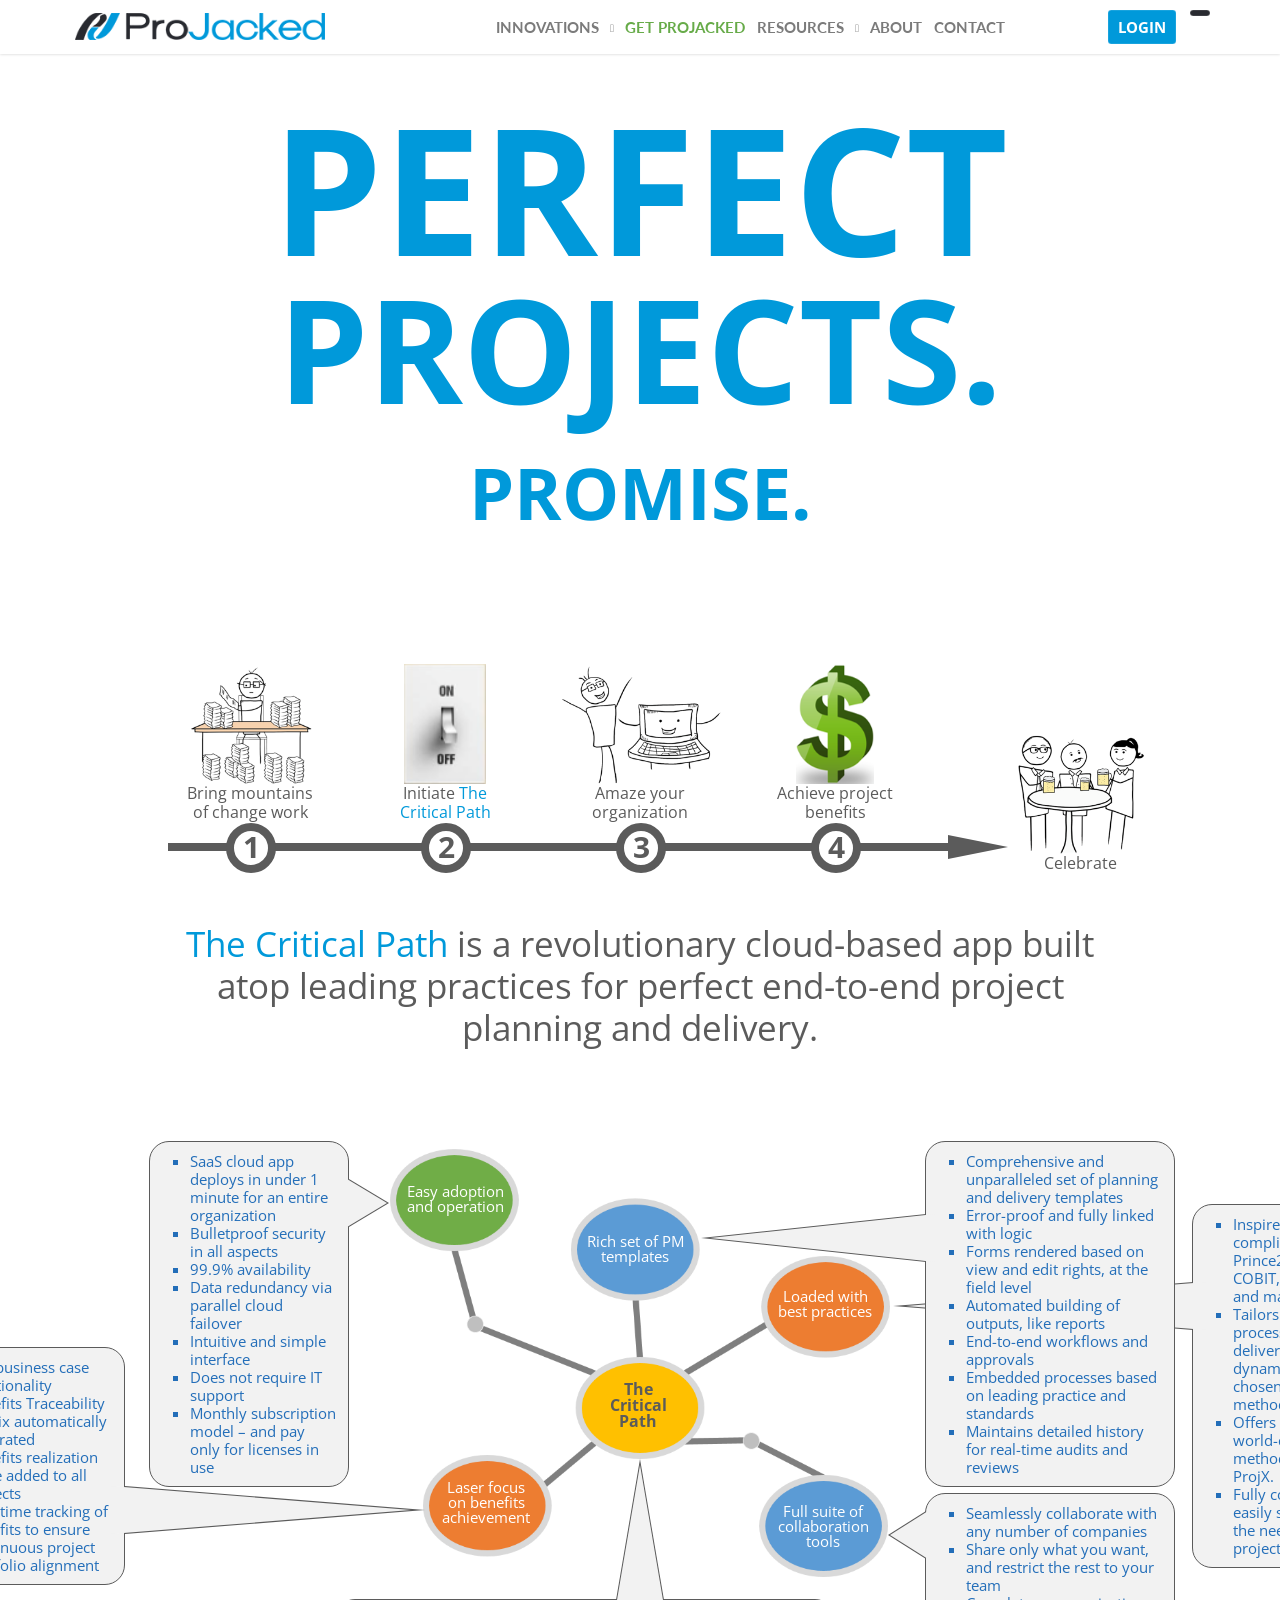
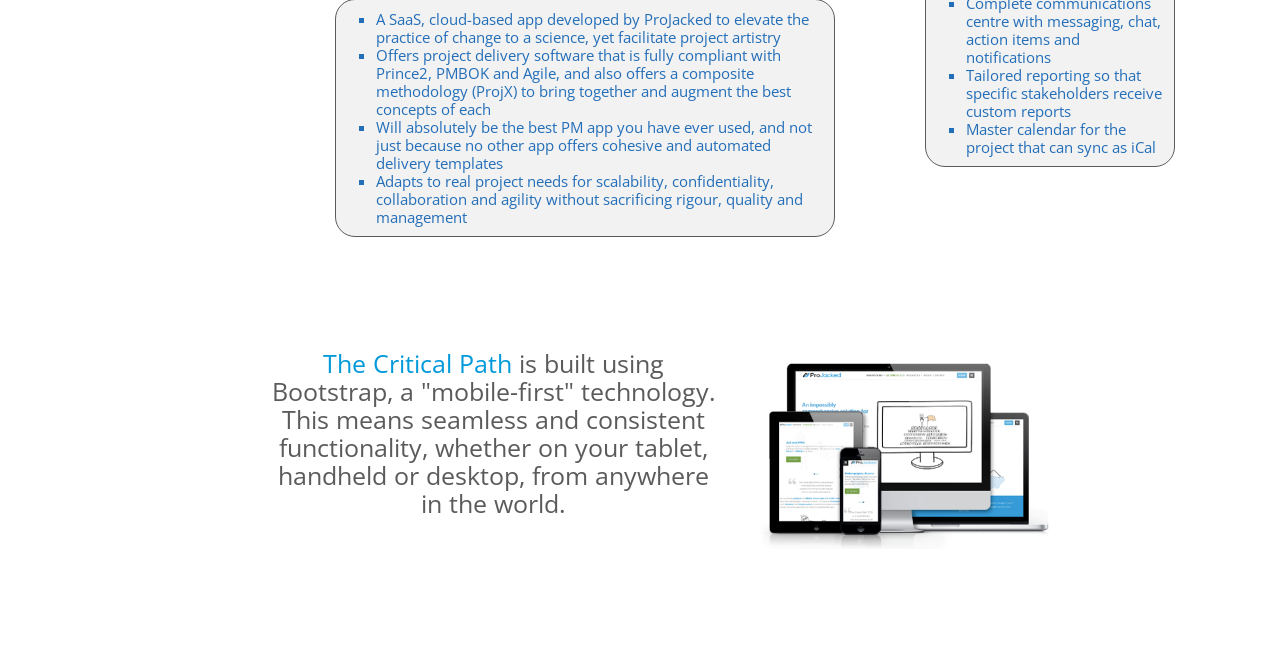
==== index.html @ 5736badb "test" ====
<!DOCTYPE html>
<html>
    <head>
        <meta charset="UTF-8">
        <meta name="viewport" content="width=device-width, initial-scale=1.0, minimum-scale=1.0, maximum-scale=1.0, user-scalable=no">
        <title>PJ Homepage</title>
        <meta name="description" content="Projacked">
        <meta name="keywords" content="Projacked">

        <link href="assets/css/bootstrap.css" rel="stylesheet">
        <link href="assets/css/style-blue.css" rel="stylesheet" title="default">
        <link href="assets/css/new.css" rel="stylesheet" title="default">
        <link href="assets/css/main.css" rel="stylesheet" title="default">
    </head>
    <body>
        <header id="header" class="headerfix">
          <nav class="navbar navbar-default navbar-header-full navbar-inverse yamm navbar-fixed-top" role="navigation" id="header">
            <div class="container">
              <div class="collapse navbar-collapse">
                
                <ul class="nav navbar-nav">
                  <li class="logo-band">
                    <a href="#" class="dropdown logo-main">
                      <img src="assets/img/logo-250.png" alt="logo" class="img-reponsive lrg-logo">
                    </a>
                  </li>
                  <li class="dropdown">
                    <a href="#" class="dropdown-toggle">Innovations</a>
                  </li>
                  <li>
                    <a href="#" class="get-pro-btn">Get ProJacked</a>
                  </li>
                  <li class="dropdown">
                    <a href="#">Resources</a>
                  </li>
                  <li>
                    <a href="#">About</a>
                  </li>
                  <li>
                    <a href="#">Contact</a>
                  </li>
                </ul>

                <nav class="top-nav">
                  <div class="dropdown">
                    <a href="#" class="dropdown-toggle login fancybox">Login</a>
                  </div>
                  <div class="dropdown">
                    <a href="#" class="dropdown-toggle search_link"><i class="fa fa-search"></i></a>
                  </div>
                </nav>

              </div>
            </div>
          </nav>
        </header>

        <section class="box">
          <div class="container">
            <div class="row">
              <div class="col-md-12">

                <div class="main_title">
                  <div class="fs_xxl">PERFECT</div>
                  <div class="fs_xl">PROJECTS.</div>
                  <div class="fs_l">PROMISE.</div>
                </div>

              </div>
            </div>
          </div>
        </section>

        <section class="box">
          <div class="container">
            <div class="row">
              <div class="col-md-2 col-md-offset-1">
              	<div class="step_img_container">
                	<img src="assets/img/step_1.png" alt="step" class="step_img">
                	<span>Bring mountains<br/>of change work</span>
                </div>
              </div>
              <div class="col-md-2">
              	<div class="step_img_container">
                	<img src="assets/img/step_2.png" alt="step" class="step_img">
                	<span>Initiate <a href="#">The<br/>Critical Path</a></span>
                </div>
              </div>
              <div class="col-md-2">
              	<div class="step_img_container">
                	<img src="assets/img/step_3.png" alt="step" class="step_img">
                	<span>Amaze your<br/>organization</span>
                </div>
              </div>
              <div class="col-md-2">
              	<div class="step_img_container">
                	<img src="assets/img/step_4.png" alt="step" class="step_img">
                	<span>Achieve project<br/>benefits</span>
                </div>
              </div>
              <div class="col-md-2">
              	<div class="step_img_container last_container">
              	  <img src="assets/img/step_5.png" alt="step" class="step_img">
                	<div>Celebrate</div>
                </div>
              </div>
            </div>

            <div class="row">
              <div class="col-md-2 col-md-offset-1">
                <div class="step_line"></div>
                <div class="step">1</div>
              </div>
              <div class="col-md-2">
                <div class="step_line"></div>
                <div class="step">2</div>
              </div>
              <div class="col-md-2">
                <div class="step_line"></div>
                <div class="step">3</div>
              </div>
              <div class="col-md-2">
                <div class="step_line"></div>
                <div class="step">4</div>
              </div>
              <div class="col-md-2">
                <div class="arrow"></div>
                <div class="step-end"></div>
              </div>

            </div>
          </div>
        </section>

        <section class="box">
          <div class="container">
            <div class="row">
              <div class="col-md-10 col-md-offset-1">

              <div class="quote_container">
              	<a href="#">The Critical Path</a> is a revolutionary cloud-based app built atop leading practices for perfect end-to-end project planning and delivery.
              </div>

              </div>
            </div>
          </div>
        </section>

        <section class="box">
          <div class="container">
            <div class="row">
              <div class="col-md-12">

	              <div class="structure">
	                <img src="assets/img/structure.png" alt="logo" class="structure_img">
	                <div id="str_text_1" class="str_text">Easy adoption<br/>and operation</div>
	                <div id="str_text_2" class="str_text">Rich set of PM<br/>templates</div>
	                <div id="str_text_3" class="str_text">Loaded with<br/>best practices</div>
	                <div id="str_text_4" class="str_text">The<br/>Critical<br/>Path</div>
	                <div id="str_text_5" class="str_text">Laser focus<br/>on benefits<br/>achievement</div>
	                <div id="str_text_6" class="str_text">Full suite of<br/>collaboration<br/>tools</div>

									<div id="str_block_1" class="str_block">
										<ul>
											<li>Full business case functionality</li>
											<li>Benefits Traceability Matrix automatically generated</li>
											<li>Benefits realization stage added to all projects</li>
											<li>Real-time tracking of benefits to ensure continuous project portfolio alignment </li>
										</ul>
									</div>

									<div id="str_block_2" class="str_block">
										<ul>
											<li>SaaS cloud app deploys in under 1 minute for an entire organization</li>
											<li>Bulletproof security in all aspects</li>
											<li>99.9% availability</li>
											<li>Data redundancy via parallel cloud failover</li>
											<li>Intuitive and simple interface </li>
											<li>Does not require IT support</li>
											<li>Monthly subscription model – and pay only for licenses in use</li>
										</ul>
									</div>

									<div id="str_block_4" class="str_block">
										<ul>
											<li>Inspired by and compliant with PMBOK, Prince2, Agile, ITIL, COBIT, TOGAF, SDLC, and many others</li>
											<li>Tailors terminology, process, reports and  deliverables dynamically to your chosen project delivery methodology</li>
											<li>Offers a new (optional) world-class PM methodology called ProjX.</li>
											<li>Fully configurable to easily scale and adapt to the needs of each project</li>
										</ul>
									</div>

									<div id="str_block_3" class="str_block">
										<ul>
											<li>Comprehensive and unparalleled set of planning and delivery templates</li>
											<li>Error-proof and fully linked with logic</li>
											<li>Forms rendered based on view and edit rights, at the field level</li>
											<li>Automated building of outputs, like reports</li>
											<li>End-to-end workflows and approvals</li>
											<li>Embedded processes based on leading practice and standards</li>
											<li>Maintains detailed history for real-time audits and reviews</li>
										</ul>
									</div>

									<div id="str_block_5" class="str_block">
										<ul>
											<li>Seamlessly collaborate with any number of companies</li>
											<li>Share only what you want, and restrict the rest to your team</li>
											<li>Complete communications centre with messaging, chat, action items and notifications</li>
											<li>Tailored reporting so that specific stakeholders receive custom reports</li>
											<li>Master calendar for the project that can sync as iCal</li>
										</ul>
									</div>

									<div id="str_block_6" class="str_block">
										<ul>
											<li>A SaaS, cloud-based app developed by ProJacked to elevate the practice of change to a science, yet facilitate project artistry</li>
											<li>Offers project delivery software that is fully compliant with Prince2, PMBOK and Agile, and also offers a composite methodology (ProjX) to bring together and augment the best concepts of each</li>
											<li>Will absolutely be the best PM app you have ever used, and not just because no other app offers cohesive and automated delivery templates</li>
											<li>Adapts to real project needs for scalability, confidentiality, collaboration and agility without sacrificing rigour, quality and management</li>
										</ul>
									</div>

								</div>
              </div>
            </div>
          </div>
        </section>

        <section class="box last_box">
          <div class="container">
            <div class="row">

              <div class="col-md-5 col-md-offset-2">
	              <div class="info_container">
	              	<a href="#">The Critical Path</a> is built using Bootstrap, a "mobile-first" technology. This means seamless and consistent functionality, whether on your tablet, handheld or desktop, from anywhere in the world.
	              </div>
              </div>
              <div class="col-md-5">
                <img src="assets/img/devices.png" alt="devices" class="devices_img">
              </div>

            </div>
          </div>
        </section>

    </body>
</html>
---- assets/css/style-blue.css ----
@import url(http://fonts.googleapis.com/css?family=Lato:300,400|Open+Sans:400italic,400,600|Muli:300|Indie+Flower:400|Oswald:400,700,300);.animated-2x{-webkit-animation-duration:.5s;animation-duration:.5s;}
.animated-3x{-webkit-animation-duration:.25s;animation-duration:.25s;}
@-webkit-keyframes flipCenter{from{-webkit-transform:perspective(100000px) rotate3d(1, 0, 0, 90deg);transform:perspective(100000px) rotate3d(1, 0, 0, 90deg);-webkit-animation-timing-function:ease-in;animation-timing-function:ease-in;opacity:0;}
40%{-webkit-transform:perspective(100000px) rotate3d(1, 0, 0, 0deg);transform:perspective(100000px) rotate3d(1, 0, 0, 0deg);-webkit-animation-timing-function:ease-in;animation-timing-function:ease-in;}
60%{-webkit-transform:perspective(100000px) rotate3d(1, 0, 0, 0deg);transform:perspective(100000px) rotate3d(1, 0, 0, 0deg);opacity:1;}
80%{-webkit-transform:perspective(100000px) rotate3d(1, 0, 0, 0deg);transform:perspective(100000px) rotate3d(1, 0, 0, 0deg);}
100%{-webkit-transform:perspective(100000px);transform:perspective(100000px);}
}
@keyframes flipCenter{from{-webkit-transform:perspective(100000px) rotate3d(1, 0, 0, 90deg);transform:perspective(100000px) rotate3d(1, 0, 0, 90deg);-webkit-animation-timing-function:ease-in;animation-timing-function:ease-in;opacity:0;}
40%{-webkit-transform:perspective(100000px) rotate3d(1, 0, 0, 0deg);transform:perspective(100000px) rotate3d(1, 0, 0, 0deg);-webkit-animation-timing-function:ease-in;animation-timing-function:ease-in;}
60%{-webkit-transform:perspective(100000px) rotate3d(1, 0, 0, 0deg);transform:perspective(100000px) rotate3d(1, 0, 0, 0deg);opacity:1;}
80%{-webkit-transform:perspective(100000px) rotate3d(1, 0, 0, 0deg);transform:perspective(100000px) rotate3d(1, 0, 0, 0deg);}
100%{-webkit-transform:perspective(100000px);transform:perspective(100000px);}
}
.flipCenter{-webkit-animation-name:flipCenter;animation-name:flipCenter;-webkit-backface-visibility:visible !important;backface-visibility:visible !important;}
@-webkit-keyframes desployDown{from{-webkit-transform:scaleY(0);transform:scaleY(0);-webkit-transform-origin:top;transform-origin:top;}
100%{-webkit-transform:scaleY(1);transform:scaleY(1);-webkit-transform-origin:top;transform-origin:top;opacity:1;}
}
@keyframes desployDown{from{-webkit-transform:scaleY(0);transform:scaleY(0);-webkit-transform-origin:top;transform-origin:top;}
100%{-webkit-transform:scaleY(1);transform:scaleY(1);-webkit-transform-origin:top;transform-origin:top;opacity:1;}
}
.desployDown{-webkit-animation-name:desployDown;animation-name:desployDown;-webkit-backface-visibility:visible !important;backface-visibility:visible !important;}
.animation-delay-1{-webkit-animation-delay:.1s !important;animation-delay:.1s !important;}
.animation-delay-2{-webkit-animation-delay:.2s !important;animation-delay:.2s !important;}
.animation-delay-3{-webkit-animation-delay:.3s !important;animation-delay:.3s !important;}
.animation-delay-4{-webkit-animation-delay:.4s !important;animation-delay:.4s !important;}
.animation-delay-5{-webkit-animation-delay:.5s !important;animation-delay:.5s !important;}
.animation-delay-6{-webkit-animation-delay:.6s !important;animation-delay:.6s !important;}
.animation-delay-7{-webkit-animation-delay:.7s !important;animation-delay:.7s !important;}
.animation-delay-8{-webkit-animation-delay:.8s !important;animation-delay:.8s !important;}
.animation-delay-9{-webkit-animation-delay:.9s !important;animation-delay:.9s !important;}
.animation-delay-10{-webkit-animation-delay:1s !important;animation-delay:1s !important;}
.animation-delay-11{-webkit-animation-delay:1.1s !important;animation-delay:1.1s !important;}
.animation-delay-12{-webkit-animation-delay:1.2s !important;animation-delay:1.2s !important;}
.animation-delay-13{-webkit-animation-delay:1.3s !important;animation-delay:1.3s !important;}
.animation-delay-14{-webkit-animation-delay:1.4s !important;animation-delay:1.4s !important;}
.animation-delay-15{-webkit-animation-delay:1.5s !important;animation-delay:1.5s !important;}
.animation-delay-16{-webkit-animation-delay:1.6s !important;animation-delay:1.6s !important;}
.animation-delay-17{-webkit-animation-delay:1.7s !important;animation-delay:1.7s !important;}
.animation-delay-18{-webkit-animation-delay:1.8s !important;animation-delay:1.8s !important;}
.animation-delay-19{-webkit-animation-delay:1.9s !important;animation-delay:1.9s !important;}
.animation-delay-20{-webkit-animation-delay:2s !important;animation-delay:2s !important;}
.animation-delay-21{-webkit-animation-delay:2.1s !important;animation-delay:2.1s !important;}
.animation-delay-22{-webkit-animation-delay:2.2s !important;animation-delay:2.2s !important;}
.animation-delay-23{-webkit-animation-delay:2.3s !important;animation-delay:2.3s !important;}
.animation-delay-24{-webkit-animation-delay:2.4s !important;animation-delay:2.4s !important;}
.animation-delay-25{-webkit-animation-delay:2.5s !important;animation-delay:2.5s !important;}
.animation-delay-26{-webkit-animation-delay:2.6s !important;animation-delay:2.6s !important;}
.animation-delay-27{-webkit-animation-delay:2.6s !important;animation-delay:2.6s !important;}
.animation-delay-28{-webkit-animation-delay:2.8s !important;animation-delay:2.8s !important;}
.animation-delay-29{-webkit-animation-delay:2.9s !important;animation-delay:2.9s !important;}
.animation-delay-30{-webkit-animation-delay:3s !important;animation-delay:3s !important;}
@font-face{font-family:'SocialGlyphs';src:url('../fonts/socialglyphs-webfont.eot');src:url('../fonts/socialglyphs-webfont.eot?#iefix') format('embedded-opentype'), url('../fonts/socialglyphs-webfont.woff') format('woff'), url('../fonts/socialglyphs-webfont.ttf') format('truetype'), url('../fonts/socialglyphs-webfont.svg#SocialGlyphsRegular') format('svg');font-weight:normal;font-style:normal;}
a.social{display:inline-block;margin:0 20px 20px 0;color:#fff;}
.carousel-inner > .item > a > img, .carousel-inner > .item > img, .img-responsive, .thumbnail a > img, .thumbnail > img{display:inline-block;}
a.social:link{opacity:1;}
a.social:hover{box-shadow:inset 0 0 0 250px rgba(255, 255, 255, 0.1);text-decoration:none;color:#fff;}
a.social:active{opacity:0.8;}
.social-facebook{display:block;text-decoration:none;font-family:'SocialGlyphs';text-align:center;font-size:35px;line-height:1.2em;text-indent:10px;font-weight:regular;color:#fff;text-shadow:0px -1px 0px rgba(0, 0, 0, 0.2);width:44px;height:44px;border-radius:3px;background-color:#4f78b4;box-shadow:0 1px 3px rgba(0, 0, 0, 0.1);background-image:linear-gradient(to top, #4974b0, #6e90c0);}
.social-facebook:after{content:"A";}
.social-twitter{display:block;text-decoration:none;font-family:'SocialGlyphs';text-align:center;font-size:33px;line-height:1.3em;text-indent:2px;color:#fff;text-shadow:0px -1px 0px rgba(0, 0, 0, 0.2);width:44px;height:44px;border-radius:3px;background-color:#4e9edc;box-shadow:0 1px 3px rgba(0, 0, 0, 0.1);background-image:linear-gradient(to top, #4e9edc, #5daae6);}
.social-twitter:after{content:"B";}
.social-google{display:block;text-decoration:none;font-family:'SocialGlyphs';text-align:center;font-size:34px;line-height:1.2em;text-indent:2px;color:white;text-shadow:0px -1px 0px rgba(0, 0, 0, 0.2);width:44px;height:44px;border-radius:3px;background-color:#da4935;box-shadow:0 1px 3px rgba(0, 0, 0, 0.1);background-image:linear-gradient(to top, #da4935, #e15946);}
.social-google:after{content:"C";}
.social-myspace{display:block;text-decoration:none;font-family:'SocialGlyphs';text-align:center;font-size:32px;line-height:1.4em;color:white;text-shadow:0px -1px 0px rgba(0, 0, 0, 0.2);width:44px;height:44px;border-radius:3px;background-color:#474747;box-shadow:0 1px 3px rgba(0, 0, 0, 0.1);background-image:linear-gradient(to top, #424242, #4e4e4e);}
.social-myspace:after{content:"D";}
.icon-ar.icon-ar-lg.icon-ar-round > img{width:40px;}
.social-instagram{display:block;text-decoration:none;font-family:'SocialGlyphs';text-align:center;font-size:35px;line-height:1.2em;text-indent:2px;color:white;text-shadow:0px -1px 0px rgba(0, 0, 0, 0.2);width:44px;height:44px;border-radius:3px;background-color:#49709b;box-shadow:0 1px 3px rgba(0, 0, 0, 0.1);background-image:linear-gradient(to top, #49709b, #6387af);}
.social-instagram:after{content:"E";}
.social-linkedin{display:block;text-decoration:none;font-family:'SocialGlyphs';text-align:center;font-size:30px;line-height:1.4em;color:white;text-shadow:0px -1px 0px rgba(0, 0, 0, 0.2);width:44px;height:44px;border-radius:3px;background-color:#005a87;box-shadow:0 1px 3px rgba(0, 0, 0, 0.1);background-image:linear-gradient(to top, #005a87, #066696);}
.social-linkedin:after{content:"F";}
.social-vimeo{display:block;text-decoration:none;font-family:'SocialGlyphs';text-align:center;font-size:32px;text-indent:0px;line-height:1.3em;color:white;text-shadow:0px -1px 0px rgba(0, 0, 0, 0.2);width:44px;height:44px;border-radius:3px;background-color:#61a0ad;box-shadow:0 1px 3px rgba(0, 0, 0, 0.1);background-image:linear-gradient(to top, #61a0ad, #68aebd);}
.social-vimeo:after{content:"G";}
.social-youtube{display:block;text-decoration:none;font-family:'SocialGlyphs';text-align:center;font-size:32px;line-height:1.3em;text-indent:2px;color:white;text-shadow:0px -1px 0px rgba(0, 0, 0, 0.2);width:44px;height:44px;border-radius:3px;background-color:#c9322b;box-shadow:0 1px 3px rgba(0, 0, 0, 0.1);background-image:linear-gradient(to top, #c9322b, #dc3f38);}
.content-box.box-default p{font-size:1.05em;width:100%;margin:0 auto;}
.content-box i.small{color:#777;font-weight:800;}
.content-box hr{margin:20px 0;}
.content-box textarea{border:1px solid #ddd;font-size:0.95em;padding:5px 15px;border-radius:2px;height:200px;width:100%;resize:vertical;}
.padding-side-40{padding-left:40px !important;padding-right:40px !important;}
.margin-top-15{margin-top:15px !important;}
.social-youtube:after{content:"H";}
.social-dribbble{display:block;text-decoration:none;font-family:'SocialGlyphs';text-align:center;font-size:35px;line-height:1.2em;color:white;text-shadow:0px -1px 0px rgba(0, 0, 0, 0.2);width:44px;height:44px;border-radius:3px;background-color:#eb4d8a;box-shadow:0 1px 3px rgba(0, 0, 0, 0.1);background-image:linear-gradient(to top, #eb4d8a, #f84e90);}
.social-dribbble:after{content:"I";}
.social-forrst{display:block;text-decoration:none;font-family:'SocialGlyphs';text-align:center;font-size:32px;line-height:1.4em;color:white;text-shadow:0px -1px 0px rgba(0, 0, 0, 0.2);width:44px;height:44px;border-radius:3px;background-color:#267434;box-shadow:0 1px 3px rgba(0, 0, 0, 0.1);background-image:linear-gradient(to top, #267434, #328a42);}
.social-forrst:after{content:"J";}
.social-stumbleupon{display:block;text-decoration:none;font-family:'SocialGlyphs';text-align:center;font-size:35px;line-height:1.1em;color:white;text-shadow:0px -1px 0px rgba(0, 0, 0, 0.2);width:44px;height:44px;border-radius:3px;background-color:#ea4b24;box-shadow:0 1px 3px rgba(0, 0, 0, 0.1);background-image:linear-gradient(to top, #ea4b24, #f7623d);}
.social-stumbleupon:after{content:"K";}
.social-pinterest{display:block;text-decoration:none;font-family:'SocialGlyphs';text-align:center;font-size:36px;line-height:1.2em;color:white;text-shadow:0px -1px 0px rgba(0, 0, 0, 0.2);width:44px;height:44px;border-radius:3px;background-color:#b8242a;box-shadow:0 1px 3px rgba(0, 0, 0, 0.1);background-image:linear-gradient(to top, #b8242a, #c5383e);}
.social-pinterest:after{content:"L";}
.social-blogger{display:block;text-decoration:none;font-family:'SocialGlyphs';text-align:center;font-size:35px;line-height:1.2em;text-indent:5px;color:white;text-shadow:0px -1px 0px rgba(0, 0, 0, 0.2);width:44px;height:44px;border-radius:3px;background-color:#fc9847;box-shadow:0 1px 3px rgba(0, 0, 0, 0.1);background-image:linear-gradient(to top, #fc9847, #ffa55c);}
.social-blogger:after{content:"M";}
.social-yahoo{display:block;text-decoration:none;font-family:'SocialGlyphs';text-align:center;font-size:33px;line-height:1.2em;color:white;text-shadow:0px -1px 0px rgba(0, 0, 0, 0.2);width:44px;height:44px;border-radius:3px;background-color:#5f0d8e;box-shadow:0 1px 3px rgba(0, 0, 0, 0.1);background-image:linear-gradient(to top, #72179d, #9227b6);}
.social-yahoo:after{content:"N";}
.social-evernote{display:block;text-decoration:none;font-family:'SocialGlyphs';text-align:center;font-size:38px;line-height:1.1em;color:white;text-shadow:0px -1px 0px rgba(0, 0, 0, 0.2);width:44px;height:44px;border-radius:3px;background-color:#7ac143;box-shadow:0 1px 3px rgba(0, 0, 0, 0.1);background-image:linear-gradient(to top, #7ac143, #8fc565);}
.social-evernote:after{content:"O";}
.social-wordpress{display:block;text-decoration:none;font-family:'SocialGlyphs';text-align:center;font-size:38px;line-height:1.1em;text-indent:2px;color:white;text-shadow:0px -1px 0px rgba(0, 0, 0, 0.2);width:44px;height:44px;border-radius:3px;background-color:#2485b3;box-shadow:0 1px 3px rgba(0, 0, 0, 0.1);background-image:linear-gradient(to top, #2485b3, #4597be);}
.social-wordpress:after{content:"P";}
.social-foursquare{display:block;text-decoration:none;font-family:'SocialGlyphs';text-align:center;font-size:34px;line-height:1.4em;color:white;text-shadow:0px -1px 0px rgba(0, 0, 0, 0.2);width:44px;height:44px;border-radius:3px;background-color:#0bbadf;box-shadow:0 1px 3px rgba(0, 0, 0, 0.1);background-image:linear-gradient(to top, #0bbadf, #4cc1da);}
.social-foursquare:after{content:"Q";}
.social-lastfm{display:block;text-decoration:none;font-family:'SocialGlyphs';text-align:center;font-size:32px;line-height:1.3em;color:white;text-shadow:0px -1px 0px rgba(0, 0, 0, 0.2);width:44px;height:44px;border-radius:3px;background-color:#de1600;box-shadow:0 1px 3px rgba(0, 0, 0, 0.1);background-image:linear-gradient(to top, #de1600, #de402e);}
.social-lastfm:after{content:"R";}
.social-behance{display:block;text-decoration:none;font-family:'SocialGlyphs';text-align:center;font-size:36px;line-height:0.9em;text-indent:2px;color:white;text-shadow:0px -1px 0px rgba(0, 0, 0, 0.2);width:44px;height:44px;border-radius:3px;background-color:#1e6fed;box-shadow:0 1px 3px rgba(0, 0, 0, 0.1);background-image:linear-gradient(to top, #1e6fed, #2f7df6);}
.social-behance:after{content:"S";}
.social-tumblr{display:block;text-decoration:none;font-family:'SocialGlyphs';text-align:center;font-size:32px;line-height:1.3em;color:white;text-shadow:0px -1px 0px rgba(0, 0, 0, 0.2);width:44px;height:44px;border-radius:3px;background-color:#466484;box-shadow:0 1px 3px rgba(0, 0, 0, 0.1);background-image:linear-gradient(to top, #466484, #4f759e);}
.social-tumblr:after{content:"T";}
.social-feed{display:block;text-decoration:none;font-family:'SocialGlyphs';text-align:center;font-size:34px;line-height:1.2em;color:white;text-shadow:0px -1px 0px rgba(0, 0, 0, 0.2);width:44px;height:44px;border-radius:3px;background-color:#ef922f;box-shadow:0 1px 3px rgba(0, 0, 0, 0.1);background-image:linear-gradient(to top, #ef922f, #f8a64f);}
.social-feed:after{content:"U";}
.social-skype{display:block;text-decoration:none;font-family:'SocialGlyphs';text-align:center;font-size:36px;text-indent:1px;line-height:1.1em;color:white;text-shadow:0px -1px 0px rgba(0, 0, 0, 0.2);width:44px;height:44px;border-radius:3px;background-color:#00aff0;box-shadow:0 1px 3px rgba(0, 0, 0, 0.1);background-image:linear-gradient(to top, #00aff0, #1bc1ff);}
.social-skype:after{content:"V";}
.social-email{display:block;text-decoration:none;font-family:'SocialGlyphs';text-align:center;font-size:35px;line-height:1.0em;color:white;text-shadow:0px -1px 0px rgba(0, 0, 0, 0.2);width:44px;height:44px;border-radius:3px;background-color:#1d90dd;box-shadow:0 1px 3px rgba(0, 0, 0, 0.1);background-image:linear-gradient(to top, #1d90dd, #2da2f0);}
.social-email:after{content:"W";}
.social-sharethis{display:block;text-decoration:none;font-family:'SocialGlyphs';text-align:center;font-size:33px;line-height:1.3em;color:white;text-shadow:0px -1px 0px rgba(0, 0, 0, 0.2);width:44px;height:44px;border-radius:3px;background-color:#008850;box-shadow:0 1px 3px rgba(0, 0, 0, 0.1);background-image:linear-gradient(to top, #008850, #119e64);}
.social-sharethis:after{content:"X";}
html{-webkit-font-smoothing:antialiased;}
body{background-color:#fff;color:#666;font-family:"Open Sans", sans-serif;font-size:16px;line-height:1.75em;}
.boxed{background-color:#fff;}
h1,
h2,
h3,
h4,
h5,
h6{font-family:"Lato", sans-serif;font-weight:300;line-height:120%;color:#0099da;margin:20px 0 17px 0;}
h1{font-size:2.3em;}
h2{font-size:2em;}
h3{font-size:1.3em;font-weight:600;}
h4{font-size:1.4em;}
h5{font-size:1.2em;font-weight:400;}
h6{font-size:1em;font-weight:400;}
a{color:#0099da;}
.strong{font-weight:400;}

a.button{text-decoration:none;}

a:active, a:hover{color:#0099da; text-decoration:underline;}

input:-webkit-autofill{-webkit-box-shadow:0 0 0px 1000px white inset;}
:focus{outline:none !important;}
::-moz-focus-inner{border:0 !important;}
iframe{border:0;}
p.small{font-size:.9em;}
.margin-small{margin-top:5px;margin-bottom:5px;}
.video iframe,
.video object,
.video embed{position:absolute;top:0;left:0;width:100%;height:100%;border:0;}
.video{position:relative;padding-bottom:56.25%;height:0;overflow:hidden;}
.handwriting{font-family:'Indie Flower', cursive;}
dt{color:#0099da;}
dt,
dd{margin:2px 0;}
.uppercase{text-transform:uppercase;}
.small-font{font-size:.9em;}
.primary-color{color:#0099da;}
.alignleft{float:left;margin-right:10px;margin-bottom:10px;margin-top:5px;}
.alignright{float:right;margin-left:10px;margin-bottom:10px;margin-top:5px;}
.modal.fade.modal-footer{left:30%;min-height:33em;min-width:82%;top:5%;}
.modal-footer h4.modal-title{font-size:1.33em;}
.footer-modal li{margin:5px 0 10px;}
.navbar-default .dropdown.projacked{background:#007eaf none repeat scroll 0 0;padding:15px 5px 14px !important;font-size:17px;border-top:1px solid #0099DA;font-weight:bolder;color:#fff !important;}
.navbar-inverse .navbar-nav > .active > a, .navbar-inverse .navbar-nav > .active > a:focus, .navbar-inverse .navbar-nav > .active > a:hover{background-color:#080808;color:#fff;}
.navbar-default .dropdown.projacked:focus{background:#e8e8e8 !important;}
.img-responsive.projacked-img{float:right;margin:3px 0 0 10px;width:110px;}
html nav.navbar-default a.dropdown.projacked:hover{background:#dedede;}
.aligncenter{display:block;margin:0 auto;}
.imageborder{padding:5px;border:solid 1px #ddd;}
img + p{margin-top:20px;}
img.alignleft + p,
img.alignright + p{margin-top:0px;}
.p-lg{font-size:1.1em;line-height:180%;}
.margin-bottom{margin-bottom:40px;}
.margin-top-20{margin-top:20px;}
.margin-top{margin-top:40px;}
.margin-top-80{margin-top:80px;}
hr{display:block;border-top:1px solid #ddd;margin:25px 0 0;width:100%;float:left;}
hr.color{border-color:#0099da !important;}
hr.dotted{border-style:dotted !important;}
hr.dashed{border-style:dashed !important;}
hr.double{height:5px;border-bottom-width:1px;border-bottom-color:#ddd;border-bottom-style:solid;}
.list-line{list-style-type:none;padding:0;}
.list-line li{border-bottom:solid 1px #eee;}
.list-line li:first-child{border-top:solid 1px #eee;}
.list-line li a{color:#333;text-decoration:none;padding:7px;display:block;transition:all .25s ease;}
.list-line li a:hover{background-color:#f5f5f5;color:#0099da;}
.small-caps{font-variant:small-caps;}
#Container .mix{display:none;}
.text-icon{margin-bottom:30px;overflow:hidden;height:270px;}
.text-icon .icon-ar{float:left;margin-top:5px;}
.text-icon-content{padding-left:70px;font-size:.9em;}
.text-icon-content p{margin-top:5px;font-size:1.05em;}
.slogan{font-family:"Lato", sans-serif;font-size:1.15em;line-height:1.6em;margin-top:30px;font-weight:300;}
.slogan strong{color:#fff;}
.width-100{width:100%;}
.content-box h4{font-size:1.25em;}
.slogan.slogan-22{font-size:1.65em;}
.video-frame-utube{float:left;width:100%;margin:30px 0;padding:0 40px;height:500px;}
.video-frame-utube iframe{height:100%;width:100%;}
.slogan > span{color:#0099da;}
.section-lines{border-top:solid 1px #ddd;border-bottom:solid 1px #ddd;margin-bottom:40px;background-color:#fff;}
.home-devices > p{font-size:1.55em;font-weight:100;line-height:1.62em;margin-top:10px;}
h4.content-box-title{height:45px;}
.slogan.text-center.below-content{margin-bottom:30px;margin-top:20px;}
.section-title{border-bottom:solid 1px #ddd;padding-bottom:15px;margin-top:39px;color:#0099da;}
.section-title:first-letter{color:#0099da;}
.css-section{margin-bottom:50px;}
.carousel-caption{padding-top:50px;}
.darked-blue .pricing-box-header{background:#007eaf none repeat scroll 0 0;}
.pricign-box.animated.fadeInUp.animation-delay-8.darked-blue{border:1px solid #007eaf;}
.wrap-primary-color{background-color:#0099da;padding:40px 0;color:#fff;}
.wrap-primary-color h1,
.wrap-primary-color h2,
.wrap-primary-color h3,
.wrap-primary-color h4,
.wrap-primary-color h5,
.wrap-primary-color h6{color:#fff;}
.dropcaps::first-letter{float:left;color:#0099da;font-size:3em;font-weight:400;padding:10px 10px 10px 5px;margin-top:2px;}
.pricign-box.animated.fadeInUp.animation-delay-7.first-blue-box{border:1px solid #0CBAFF;}
.first-blue-box .pricing-box-header{background:#0CBAFF;}
.dropcaps-bg::first-letter{background-color:#0099da;color:#fff;padding-bottom:12px;margin-right:10px;border-radius:2px;margin-top:2px;padding:10px 5px;font-size:2.8em;margin-top:4px;}
.dropcaps-circle::first-letter{border:solid 1px #0099da;border-radius:30px;padding:10px 8px;font-size:2.3em;margin-right:10px;margin-top:2px;}
.dropcaps-circle-bg::first-letter{background-color:#0099da;color:#fff;border-radius:30px;padding:10px 8px;font-size:2.3em;margin-right:10px;margin-top:2px;}
.border-box{background-color:#f9f9f9;border:solid 3px #eee;border-left-color:#0099da;padding:20px;margin-bottom:20px;}
.google-map{border:1px solid #0099da;height:100%;padding:4px;width:100%;}
.blockquote-color{border-color:#0099da;}
.blockquote-color-bg{border-color:#0099da;border-bottom:solid 1px #0099da;background-color:#f9f9f9;}
.blockquote-big{font-size:1.8em;line-height:140%;font-style:oblique;border:none;}
.blockquote-big footer{font-style:normal;font-size:.7em;}
.blockquote-color-bg-primary{font-size:1em;background-color:#0099da;color:#fff;padding:20px;text-align:center;position:relative;border:none;}
.blockquote-color-bg-primary:after,
.blockquote-color-bg-dark:after{font-family:"FontAwesome";content:"\f10e";position:absolute;left:10px;bottom:10px;color:#fff;font-size:2.6em;}
.blockquote-color-bg-dark{font-size:1em;background-color:#444;color:#fff;padding:20px;text-align:center;position:relative;border:none;}
.blockquote-color-bg-light{font-size:1em;background-color:#ddd;color:#333;padding:20px;text-align:center;position:relative;border:none;text-shadow:1px 1px 0px #ffffff;}
.blockquote-color-bg-light:after{font-family:"FontAwesome";content:"\f10e";position:absolute;left:10px;bottom:10px;color:#333;font-size:2.6em;}
.blockquote-color-bg-primary footer,
.blockquote-color-bg-dark footer{color:#eee;font-size:.9em;}
.blockquote-color-bg-light footer{color:#666;font-size:.9em;}
.em-primary{color:#0099da;}
.text-icon .icon-ar.icon-ar-lg{margin-bottom:6em;margin-right:15px;}
.abput-s p span{color:#0099da;}
.recaptcha{float:right;margin:5px 0 10px;text-align:right;width:28%;}
.recaptcha img{width:100%;margin-right:-5px;}
.em-success{color:#02c66c;}
.em-info{color:#54c8eb;}
.em-warning{color:#f0ad4e;}
.em-danger{color:#d9534f;}
.em-help,
.em-royal{color:#ac60d0;}
.em-primary-inverse{background-color:#0099da;color:#fff;padding:0px 5px;border-radius:2px;}
.em-success-inverse{background-color:#02c66c;color:#fff;padding:0px 5px;border-radius:2px;}
.em-info-inverse{background-color:#54c8eb;color:#fff;padding:0px 5px;border-radius:2px;}
.em-warning-inverse{background-color:#f0ad4e;color:#fff;padding:0px 5px;border-radius:2px;}
.em-danger-inverse{background-color:#d9534f;color:#fff;padding:0px 5px;border-radius:2px;}
.em-royal-inverse{background-color:#ac60d0;color:#fff;padding:0px 5px;border-radius:2px;}
.main-header{background-color:#fff;padding:1.5em 0;margin-bottom:40px;position:relative;border-bottom:1px solid #ededed;}
.main-header.main-header-inverse{background-color:#f5f5f5;color:#000;border-bottom:solid 1px #ddd;}
.main-header.main-header-inverse .page-title,
.main-header.main-header-inverse .breadcrumb a,
.main-header.main-header-inverse .breadcrumb a,
.main-header.main-header-inverse .breadcrumb{color:#000;}
.main-header.main-header-inverse .breadcrumb li{color:#0099da;}
.main-header.main-header-inverse .breadcrumb a:hover{border-bottom:solid 1px #000;}
.main-header.main-header-inverse .breadcrumb > li + li:before{color:#666;}
.sideimg{width:100%;}
.side-img img,.sideimg img{height:100%;width:100%;}
.side-img img{height:100%;width:100%;}
.main-header .page-title{color:#0099DA;margin:0 0;padding:0;line-height:100%;font-size:2em;display:inline-block;}
.sidebar-nav{background-color:#f9f9f9;border:solid 1px #eee;margin:0;padding:0;font-size:.9em;margin-bottom:40px;}
.sidebar-nav li{padding:0;list-style:none;}
.sidebar-nav li a > i{margin:2px 5px 0 0;font-size:1.1em;color:#999;}
.sidebar-nav li a{display:block;padding:5px 15px;color:#333;text-decoration:none;border-left:solid 3px #333;background-color:#f3f3f3;}
.sidebar-nav > li > a:after{font-family:'FontAwesome';content:"\f107";font-size:1.2em;float:right;}
.sidebar-nav > li > a.collapsed:after{content:"\f105";}
.sidebar-nav li a.collapsed{background-color:transparent;border-left:solid 3px #0099da;}
.sidebar-nav li a:hover,
.sidebar-nav li a:focus,
.sidebar-nav li a:active{border-color:#333;background-color:#f3f3f3;}
.menu-submenu li a{border-color:#ddd;padding-left:35px;background-color:transparent;}
.menu-submenu li.active a{border-color:#333;background-color:#f3f3f3;}
.menu-submenu li:last-child a{border-bottom:solid 1px #eee;}
.sidebar-nav li.active > a{border-left-color:#333;background-color:#f3f3f3;}
.btn-ar{border-radius:2px;font-size:14px;}
.btn-ar > .fa{margin-right:5px;}
.btn-ar.btn-transparent{background-color:transparent;color:#fff;border-color:#fff;}
.btn-ar.btn-transparent:hover,
.btn-ar.btn-transparent:focus,
.btn-ar.btn-transparent:active{background-color:rgba(255, 255, 255, 0.2);}
.btn-ar.btn-primary{color:#fff;background:linear-gradient(to bottom, #0099da 5%, #0087c1 100%);filter:progid:DXImageTransform.Microsoft.gradient(startColorstr='@primary-color', endColorstr='darken(@primary-color, 5%)', GradientType=0);background-color:#0099da;border:1px solid #0087c1;}
.btn-ar.btn-primary:active{background-color:#0087c1;background:linear-gradient(to bottom, #0087c1 5%, #0099da 100%);filter:progid:DXImageTransform.Microsoft.gradient(startColorstr='darken(@primary-color, 8%)', endColorstr='@primary-color', GradientType=0);}
.btn-ar.btn-default{color:#333;background:linear-gradient(to bottom, #f1f1f1 5%, #e4e4e4 100%);filter:progid:DXImageTransform.Microsoft.gradient(startColorstr='#f1f1f1', endColorstr='darken(#f1f1f1, 5%)', GradientType=0);background-color:#f1f1f1;border:1px solid #d0d0d0;}
.btn-ar.btn-default:active{background-color:#e4e4e4;background:linear-gradient(to bottom, #e4e4e4 5%, #f1f1f1 100%);filter:progid:DXImageTransform.Microsoft.gradient(startColorstr='darken(#f1f1f1, 8%)', endColorstr='#f1f1f1', GradientType=0);}
.btn-ar.btn-success{color:#fff;background:linear-gradient(to bottom, #02c66c 5%, #02ad5e 100%);filter:progid:DXImageTransform.Microsoft.gradient(startColorstr='@success-color', endColorstr='darken(@success-color, 5%)', GradientType=0);background-color:#02c66c;border:1px solid #02ad5e;}
.btn-ar.btn-success:active{background-color:#02ad5e;background:linear-gradient(to bottom, #02ad5e 5%, #02c66c 100%);filter:progid:DXImageTransform.Microsoft.gradient(startColorstr='darken(@success-color, 8%)', endColorstr='@success-color', GradientType=0);}
.btn-ar.btn-info{color:#fff;background:linear-gradient(to bottom, #54c8eb 5%, #2fbce7 100%);filter:progid:DXImageTransform.Microsoft.gradient(startColorstr='@info-color', endColorstr='darken(@info-color, 5%)', GradientType=0);background-color:#54c8eb;border:1px solid #34bee7;}
.btn-ar.btn-info:active{background-color:#3dc1e8;background:linear-gradient(to bottom, #3dc1e8 5%, #54c8eb 100%);filter:progid:DXImageTransform.Microsoft.gradient(startColorstr='darken(@info-color, 8%)', endColorstr='@info-color', GradientType=0);}
.btn-ar.btn-warning{color:#fff;background:linear-gradient(to bottom, #f0ad4e 5%, #ed9c28 100%);filter:progid:DXImageTransform.Microsoft.gradient(startColorstr='@warning-color', endColorstr='darken(@warning-color, 5%)', GradientType=0);background-color:#f0ad4e;border:1px solid #eea236;}
.btn-ar.btn-warning:active{background-color:#eea236;background:linear-gradient(to bottom, #eea236 5%, #f0ad4e 100%);filter:progid:DXImageTransform.Microsoft.gradient(startColorstr='darken(@warning-color, 8%)', endColorstr='@warning-color', GradientType=0);}
.btn-ar.btn-danger{color:#fff;background:linear-gradient(to bottom, #d9534f 5%, #d2322d 100%);filter:progid:DXImageTransform.Microsoft.gradient(startColorstr='@danger-color', endColorstr='darken(@danger-color, 5%)', GradientType=0);background-color:#d9534f;border:1px solid #d43f3a;}
.btn-ar.btn-danger:active{background-color:#d43f3a;background:linear-gradient(to bottom, #d43f3a 5%, #d9534f 100%);filter:progid:DXImageTransform.Microsoft.gradient(startColorstr='darken(@danger-color, 8%)', endColorstr='@danger-color', GradientType=0);}
.btn-ar.btn-royal{color:#fff;background:linear-gradient(to bottom, #ac60d0 5%, #9c41c7 100%);filter:progid:DXImageTransform.Microsoft.gradient(startColorstr='@royal-color', endColorstr='darken(@royal-color, 5%)', GradientType=0);background-color:#ac60d0;border:1px solid #9e44c8;}
.btn-ar.btn-royal:active{background-color:#a24cca;background:linear-gradient(to bottom, #a24cca 5%, #ac60d0 100%);filter:progid:DXImageTransform.Microsoft.gradient(startColorstr='darken(@royal-color, 8%)', endColorstr='@royal-color', GradientType=0);}
.btn-social{color:#aaa;border:solid 1px #aaa;padding:8px 0px;width:150px;text-align:center;margin:0 5px 5px 0;display:inline-block;text-decoration:none;line-height:1;transition:background .25s ease;-webkit-transition:background .25s ease;}
.btn-social.btn-social-white{color:#fff !important;border-color:#fff !important;}
.btn-social:hover{text-decoration:none;background-color:#aaa;color:#fff;}
.btn-social:active{box-shadow:inset 1px 2px 1px rgba(0, 0, 0, 0.2);}
.btn-social-white{color:#fff;border-color:#fff;transition:all .25s ease;-webkit-transition:all .25s ease;}
.btn-social-white:hover{color:#0099da;border-color:#0099da;background-color:rgba(0, 0, 0, 0.1);}
.btn-social .fa{margin:0 10px 0 0;font-size:18px;}
.btn-social.solid:hover{text-shadow:0px -1px 2px rgba(0, 0, 0, 0.3);}
.btn-social.sm{width:32px;height:32px;}
.btn-social.lg{width:220px;padding:12px 0;}
.btn-social.xl-lg{width:400px;padding:18px 0;}
.btn-social.round{border-radius:5px;}
.btn-social.sm .fa{margin:0;}
.btn-social.rss{color:#ef922f;border-color:#ef922f;}
.btn-social.rss:hover,
.btn-social.rss.solid{color:#fff;background-color:#ef922f;}
.btn-social.facebook{color:#3b5998;border-color:#3b5998;}
.btn-social.facebook:hover,
.btn-social.facebook.solid{color:#fff;background-color:#3b5998;}
.btn-social.twitter{color:#00aced;border-color:#00aced;}
.btn-social.twitter:hover,
.btn-social.twitter.solid{color:#fff;background-color:#00aced;}
.btn-social.google-plus{color:#dd4b39;border-color:#dd4b39;}
.btn-social.google-plus:hover,
.btn-social.google-plus.solid{color:#fff;background-color:#dd4b39;}
.btn-social.youtube{color:#bb0000;border-color:#bb0000;}
.btn-social.youtube:hover,
.btn-social.youtube.solid{color:#fff;background-color:#bb0000;}
.btn-social.linkedin{color:#007bb6;border-color:#007bb6;}
.btn-social.linkedin:hover,
.btn-social.linkedin.solid{color:#fff;background-color:#007bb6;}
.btn-social.instagram{color:#517fa4;border-color:#517fa4;}
.btn-social.instagram:hover,
.btn-social.instagram.solid{color:#fff;background-color:#517fa4;}
.btn-social.pinterest{color:#cb2027;border-color:#cb2027;}
.btn-social.pinterest:hover,
.btn-social.pinterest.solid{color:#fff;background-color:#cb2027;}
.btn-social.wordpress{color:#4597be;border-color:#4597be;}
.btn-social.wordpress:hover,
.btn-social.wordpress.solid{color:#fff;background-color:#4597be;}
.btn-social.git{color:#666;border-color:#666;}
.btn-social.git:hover,
.btn-social.git.solid{color:#fff;background-color:#666;}
.btn-social.flickr{color:#ff0084;border-color:#ff0084;}
.btn-social.flickr:hover,
.btn-social.flickr.solid{color:#fff;background-color:#ff0084;}
.btn-social.stack-overflow{color:#bbb;border-color:#bbb;}
.btn-social.stack-overflow:hover,
.btn-social.stack-overflow.solid{color:#fff;background-color:#bbb;}
.btn-social.vine{color:#00b48a;border-color:#00b48a;}
.btn-social.vine:hover,
.btn-social.vine.solid{color:#fff;background-color:#00b48a;}
.btn-social.dribbble{color:#f26798;border-color:#f26798;}
.btn-social.dribbble:hover,
.btn-social.dribbble.solid{color:#fff;background-color:#f26798;}
.btn-social.foursquare{color:#0072b1;border-color:#0072b1;}
.btn-social.foursquare:hover,
.btn-social.foursquare.solid{color:#fff;background-color:#0072b1;}
.btn-social.tumblr{color:#32506d;border-color:#32506d;}
.btn-social.tumblr:hover,
.btn-social.tumblr.solid{color:#fff;background-color:#32506d;}
.social-icon-ar{display:inline-block;width:44px;height:44px;color:#fff;text-align:center;font-size:28px;text-shadow:0px -1px 0px rgba(0, 0, 0, 0.2);border-radius:2px;box-shadow:0 1px 3px rgba(0, 0, 0, 0.1);margin:0 20px 20px 0;}
.social-icon-ar .fa{padding-top:10px;}
.social-icon-ar:hover{color:#fff;text-shadow:0px -1px 2px rgba(0, 0, 0, 0.3);box-shadow:1px 1px 0px rgba(0, 0, 0, 0.2);}
.social-icon-ar.round{border-radius:5px;}
.social-icon-ar.circle{border-radius:40px;}
.social-icon-ar.sm{width:25px;height:25px;margin:0 10px 10px 0;font-size:15px;}
.social-icon-ar.sm .fa{padding-top:6px;}
.social-icon-ar.tumblr{background-color:#32506d;background-image:linear-gradient(to top, #32506d, #426a90);}
.social-icon-ar.rss{background-color:#ef922f;background-image:linear-gradient(to top, #ef922f, #f3ab5e);}
.social-icon-ar.linkedin{background-color:#007bb6;background-image:linear-gradient(to top, #007bb6, #009de9);}
.social-icon-ar.pinterest{background-color:#cb2027;background-image:linear-gradient(to top, #cb2027, #e03e44);}
.social-icon-ar.instagram{background-color:#517fa4;background-image:linear-gradient(to top, #517fa4, #7098b8);}
.social-icon-ar.youtube{background-color:#bb0000;background-image:linear-gradient(to top, #bb0000, #ee0000);}
.social-icon-ar.git{background-color:#666;background-image:linear-gradient(to top, #666, #808080);}
.social-icon-ar.wordpress{background-color:#4597be;background-image:linear-gradient(to top, #4597be, #6baccb);}
.social-icon-ar.flickr{background-color:#ff0084;background-image:linear-gradient(to top, #ff0084, #ff339d);}
.social-icon-ar.stack-overflow{background-color:#bbb;background-image:linear-gradient(to top, #bbb, #d4d4d4);}
.social-icon-ar.vine{background-color:#00b48a;background-image:linear-gradient(to top, #00b48a, #00e7b1);}
.social-icon-ar.dribbble{background-color:#f26798;background-image:linear-gradient(to top, #f26798, #f696b8);}
.social-icon-ar.foursquare{background-color:#0072b1;background-image:linear-gradient(to top, #0072b1, #0093e4);}
.icon-ar{width:40px;height:40px;font-size:18px;background-color:#0099da;color:#fff;border-radius:2px;display:inline-block;margin:0 5px 5px 0;text-align:center;line-height:2.2;}
.icon-ar.icon-ar-square{border-radius:0;}
.icon-ar.icon-ar-round{border-radius:5px;}
.icon-ar.icon-ar-circle{border-radius:100px;}
.icon-ar.icon-ar-inverse{color:#0099da;border:solid 1px #0099da;}
.content-box.box-primary p{font-size:0.95em;line-height:1.55em;margin-top:30px;}
h3.slogan.fadeInUp, h3.slogan.fadeInUp span{color:#fff;}
.icon-ar.icon-ar-inverse.icon-ar-no-border{width:auto;height:auto;line-height:1;border:none;font-size:60px;}
.icon-ar.icon-ar-sm{width:32px;height:32px;font-size:16px;line-height:2;}
.icon-ar.icon-ar-lg{width:80px;height:80px;font-size:2em;line-height:2.2;}
.icon-ar.icon-ar-xl-lg{width:80px;height:80px;font-size:36px;line-height:2.2;}
.icon-ar.icon-ar-xxl-lg{width:120px;height:120px;font-size:48px;line-height:2.6;}
.icon-ar.icon-ar-white{background-color:#fff;color:#0099da;}
.icon-ar.icon-ar-white.icon-ar-inverse{background-color:transparent;color:#fff;border:solid 1px #fff;}
.icon-ar.icon-ar-danger{background-color:#d9534f;}
.icon-ar.icon-ar-warning{background-color:#f0ad4e;}
.icon-ar.icon-ar-success{background-color:#02c66c;}
.icon-ar.icon-ar-info{background-color:#54c8eb;}
.icon-ar.icon-ar-help{background-color:#ac60d0;}
.icon-ar.icon-ar-black{background-color:#333;}
.icon-ar.icon-ar-inverse.icon-ar-white{background-color:transparent;color:#fff;border-color:#fff;}
.icon-ar.icon-ar-inverse.icon-ar-danger{background-color:transparent;color:#d9534f;border-color:#d9534f;}
.icon-ar.icon-ar-inverse.icon-ar-warning{background-color:transparent;color:#f0ad4e;border-color:#f0ad4e;}
.icon-ar.icon-ar-inverse.icon-ar-success{background-color:transparent;color:#02c66c;border-color:#02c66c;}
.icon-ar.icon-ar-inverse.icon-ar-info{background-color:transparent;color:#54c8eb;border-color:#54c8eb;}
.icon-ar.icon-ar-inverse.icon-ar-help{background-color:transparent;color:#ac60d0;border-color:#ac60d0;}
.icon-ar.icon-ar-inverse.icon-ar-black{background-color:transparent;color:#333;border-color:#333;}
a > .icon-ar.icon-ar-inverse:hover{background-color:#0099da;color:#fff;}
.table-striped-primary > tbody > tr:nth-child(odd) > td,
.table-striped-primary > tbody > tr:nth-child(odd) > th{background-color:#0099da;color:#fff;}
.content-box{display:block;text-align:center;overflow:hidden;padding:15px;margin-bottom:5px;}
.content-box.box-default{background-color:#f6f6f6;border:solid 1px #e5e5e5;}
.content-box.box-default:hover{background-color:#f3f3f3;}
.content-box.box-primary .content-box-title,
.content-box.box-info .content-box-title,
.content-box.box-success .content-box-title,
.content-box.box-warning .content-box-title,
.content-box.box-danger .content-box-title,
.content-box.box-royal .content-box-title{color:#fff;}
.content-box-title.counter{font-size:3em;color:#333;margin-top:0;}
.content-box.box-primary{background-color:#0099da;color:#fff;border:solid 1px #005174;}
.content-box.box-success{background-color:#02c66c;color:#fff;border:solid 1px #016135;}
.content-box.box-info{background-color:#54c8eb;color:#fff;border:solid 1px #179bc2;}
.content-box.box-warning{background-color:#f0ad4e;color:#fff;border:solid 1px #c77c11;}
.content-box.box-danger{background-color:#d9534f;color:#fff;border:solid 1px #a02622;}
.content-box.box-royal{background-color:#ac60d0;color:#fff;border:solid 1px #792e9c;}
.content-box.box-primary:hover{background-color:#0087c1;}
.content-box.box-success:hover{background-color:#02ad5e;}
.content-box.box-info:hover{background-color:#3dc1e8;}
.content-box.box-warning:hover{background-color:#eea236;}
.content-box.box-danger:hover{background-color:#d43f3a;}
.content-box.box-royal:hover{background-color:#a24cca;}
.progress{border-radius:2px;}
.progress{border-radius:0;}
.progress-sm{height:10px;}
.progress-xs{height:5px;}
.progress-lg{height:30px;}
.progress-lg .progress-bar{line-height:30px;}
.progress-bar{background-color:#0099da;}
.progress-bar-success{background-color:#02c66c;}
.progress-bar-info{background-color:#54c8eb;}
.progress-bar-warning{background-color:#f0ad4e;}
.progress-bar-danger{background-color:#d9534f;}
.progress-bar-royal{background-color:#ac60d0;}
.popover{border-radius:0;}
.panel-border{background-color:#f5f5f5;box-shadow:inset 0px 0px 2px rgba(0, 0, 0, 0.1);border:0;padding:10px;}
.panel-border .panel-body{background-color:#fff;box-shadow:0px 0px 2px rgba(0, 0, 0, 0.1);}
.modal-content{border-radius:0px;}
.modal-body.no-padding{padding:0;}
.moda-title{font-weight:400;}
.modal-open #sb-site{position:static !important;overflow:hidden !important;width:auto !important;height:auto !important;-webkit-transform:none !important;transform:none !important;}
.modal-open{position:static !important;overflow:hidden !important;width:auto !important;height:auto !important;}
.nav-tabs.nav-tabs-transparent li a{font-size:1.3em;color:#7e8488;margin-right:0;padding-left:15px;padding-right:15px;border-right:solid 1px #ddd;font-family:"Lato";transition:all .25s ease;}
.nav-tabs.nav-tabs-transparent li a:hover{background-color:#e5e5e5;}
.nav-tabs.nav-tabs-transparent li.active a,
.nav-tabs.nav-tabs-transparent li.active a:hover,
.nav-tabs.nav-tabs-transparent li.active a:focus{background-image:linear-gradient(to top, #0087c1, #0099da);color:#fff;border-bottom:solid 1px #ddd;}
.nav-tabs.nav-tabs-ar{border-top:solid 3px #e5e5e5;border-right:solid 1px #e5e5e5;font-family:"Lato", sans-serif;background-color:#fafafa;}
.form-group img.img-responsive{width:30%;}
.contact-form.wow.fadeInUp.text-left{}
.nav-tabs.nav-tabs-ar li a{margin-top:-3px;margin-right:0;margin-left:0;border-radius:0;color:#555;transition:padding 0.2s, border-top 0.2s;-moz-transition:padding 0.2s, border-top 0.2s;-webkit-transition:padding 0.2s, border-top 0.2s;padding-right:5px;padding-left:5px;background-color:#fafafa;margin-left:-1px;border:0;border-bottom:solid 1px #e5e5e5;border-top:solid 3px #e5e5e5;}
.nav-tabs.nav-tabs-ar li:first-child a{border-left:solid 1px #e5e5e5;}
.nav-tabs.nav-tabs-ar li:first-child a{margin-left:0px;}
.nav-tabs.nav-tabs-ar li a:hover,
.nav-tabs.nav-tabs-ar li.active a,
.nav-tabs.nav-tabs-ar li.active a:hover,
.nav-tabs.nav-tabs-ar li.active a:focus{border-top:solid 3px #0099da;background-color:#fff;border-left:solid 1px #e5e5e5;border-right:solid 1px #e5e5e5;color:#0099da;padding-right:5px;padding-left:5px;font-weight:500;}
.nav-tabs.nav-tabs-ar li.active a{position:relative;z-index:2;}
.nav-tabs.nav-tabs-ar li.active a,
.nav-tabs.nav-tabs-ar li.active a:hover,
.nav-tabs.nav-tabs-ar li.active a:focus{border-bottom:solid 1px #f9f9f9;}
.nav-tabs.nav-tabs-ar li a:hover{position:relative;z-index:1;border-bottom-color:#e5e5e5;border-top-color:#000;color:#000;}
@media (min-width:370px){.nav-tabs.nav-tabs-ar li a{padding-right:10px;padding-left:10px;}
.nav-tabs.nav-tabs-ar li a:hover,
.nav-tabs.nav-tabs-ar li.active a,
.nav-tabs.nav-tabs-ar li.active a:hover,
.nav-tabs.nav-tabs-ar li.active a:focus{padding-right:25px;padding-left:25px;}
}
.nav-tabs.nav-tabs-ar + .tab-content{padding:15px;border-left:solid 1px #e5e5e5;border-right:solid 1px #e5e5e5;border-bottom:solid 1px #e5e5e5;overflow:hidden;background-color:#fff;}
.nav-tabs.nav-tabs-ar.nav-tabs-ar-white,
.nav-tabs.nav-tabs-ar.nav-tabs-ar-white li a,
.nav-tabs.nav-tabs-ar.nav-tabs-ar-white li a:hover,
.nav-tabs.nav-tabs-ar.nav-tabs-ar-white li.active a,
.nav-tabs.nav-tabs-ar.nav-tabs-ar-white li.active a:hover,
.nav-tabs.nav-tabs-ar.nav-tabs-ar-white li.active a:focus,
.nav-tabs.nav-tabs-ar.nav-tabs-ar-white + .tab-content{background-color:#fff;}
.nav-tabs.nav-tabs-ar li a i{font-size:1.2em;}
.nav-tabs + .tab-content{padding:15px;border-left:solid 1px #e5e5e5;border-right:solid 1px #e5e5e5;border-bottom:solid 1px #e5e5e5;overflow:hidden;}
.nav-tabs li a{border-radius:2px;}
.nav-tabs.nav-tabs-round li a{border-radius:5px 5px 0 0;}
.nav-tabs li a:hover{background-color:#f5f5f5;}
.label{text-shadow:none;font-family:"Open Sans";}
.label-primary{background-color:#0099da;}
.label-success{background-color:#02c66c;}
.label-warning{background-color:#f0ad4e;}
.label-danger{background-color:#d9534f;}
.label-info{background-color:#54c8eb;}
.label-royal{background-color:#ac60d0;}
.badge-square{border-radius:0;}
.badge-round{border-radius:2px;}
.badge-primary{background-color:#0099da;color:#fff;}
.alert{border-radius:2px;}
.alert h1,
.alert h2,
.alert h3,
.alert h4,
.alert h5,
.alert h6{color:inherit;margin:0px 0 5px 0;font-weight:400;}
.alert i{font-size:1.2em;margin-right:5px;}
.alert > .close{text-shadow:0 1px 0 #fff;filter:alpha(opacity=30);opacity:.3;}
.alert-primary > .close{color:#fff;text-shadow:none;filter:alpha(opacity=80);opacity:.8;}
.alert-info{background-color:#ddf4fb;border:solid 1px #54c8eb;}
.alert-success{background-color:#ddffef;border:solid 1px #02c66c;}
.alert-warning{background-color:#fceedb;border:solid 1px #f0ad4e;}
.alert-danger{background-color:#f4cecd;border:solid 1px #d9534f;}
.alert-royal{background-color:#ead6f3;border:solid 1px #ac60d0;color:#792e9c;}
.alert-primary{background-color:#00abf3;border:solid 1px #0099da;color:#daf4ff;}
.alert.alert-border{border-left-width:5px !important;border-right-width:5px !important;}
.alert.alert-primary.alert-border{border-color:#005174;}
.well{border-radius:2px;background-color:#f3f3f3;border-color:#e0e0e0;}
.nav-pills > .active > a > .badge{color:#fff;background-color:#0099da;}
.list-group-sm li,
.list-group-sm a{padding-top:5px;padding-bottom:5px;}
.list-group-item-success{background-color:#d3ffea;color:#017a43;}
.list-group-item-warning{background-color:#fceedb;color:#df8a13;}
.list-group-item-danger{background-color:#f8dede;color:#b52b27;}
.list-group-item-info{background-color:#d4f1fa;color:#19add9;}
.list-group-item-royal{background-color:#f2e6f8;color:#8834b0;}
.list-group-item:first-child{border-top-left-radius:0px;border-top-right-radius:0px;}
.list-group-item:last-child{margin-bottom:0;border-bottom-right-radius:0px;border-bottom-left-radius:0px;}
.list-group-striped li:nth-child(odd){background-color:#eee;}
a.list-group-item:hover,
a.list-group-item:focus{text-decoration:none;background-color:#f5f5f5;}
a.list-group-item.active,
a.list-group-item.active:hover,
a.list-group-item.active:focus{z-index:2;color:#fff;background-color:#0099da;border-color:#0099da;}
.page-header{color:#000;border-bottom:solid 1px #0099da;margin-bottom:30px;}
.right-line{position:relative;z-index:1;overflow:hidden;color:#000;margin:30px 0;}
.right-line:after{position:absolute;top:55%;overflow:hidden;width:100%;height:1px;content:'\a0';background-color:#ddd;border-left:solid 20px #fff;}
.pagination{display:inline-block;padding-left:0;margin:20px 0;border-radius:0px;}
.pagination > li{display:inline;}
.pagination > li > a,
.pagination > li > span{position:relative;float:left;padding:6px 12px;margin-left:-1px;line-height:1.42857143;color:#0099da;text-decoration:none;background-color:#fff;border:1px solid #ddd;}
.pagination > li:first-child > a,
.pagination > li:first-child > span{margin-left:0;border-top-left-radius:0px;border-bottom-left-radius:0px;}
.pagination > li:last-child > a,
.pagination > li:last-child > span{border-top-right-radius:0px;border-bottom-right-radius:0px;}
.pagination > li > a:hover,
.pagination > li > span:hover,
.pagination > li > a:focus,
.pagination > li > span:focus{color:#000000;background-color:#0099da;border-color:#0099da;color:#fff;}
.pagination > .active > a,
.pagination > .active > span,
.pagination > .active > a:hover,
.pagination > .active > span:hover,
.pagination > .active > a:focus,
.pagination > .active > span:focus{z-index:2;color:#fff;cursor:default;background-color:#0099da;border-color:#0099da;}
.pagination.pagination-border > li > a,
.pagination.pagination-border > li > span{position:relative;float:left;padding:6px 12px;margin-left:-1px;line-height:1.42857143;color:#000;text-decoration:none;background-color:transparent;border:none;border-bottom:3px solid #eee;}
.pagination.pagination-border > .active > a,
.pagination.pagination-border > .active > span,
.pagination.pagination-border > .active > a:hover,
.pagination.pagination-border > .active > span:hover,
.pagination.pagination-border > .active > a:focus,
.pagination.pagination-border > .active > span:focus,
.pagination.pagination-border > li > a:hover,
.pagination.pagination-border > li > span:hover,
.pagination.pagination-border > li > a:focus,
.pagination.pagination-border > li > span:focus{border-color:#0099da;background-color:transparent;color:#0099da;}
.pager li > a,
.pager li > span{border-radius:2px;color:#0099da;}
.pager li > a:hover,
.pager li > span:hover{color:#fff;background-color:#0099da;}
.img-holder{background:#eee none repeat scroll 0 0;border:1px solid #eaeaea;border-radius:9px;font-size:20px;font-weight:bold;color:#888;padding:7em 0;overflow:hidden;text-align:center;width:100%;}
.pager.pager-border li > a,
.pager.pager-border li > span{border-radius:2px;color:#0099da;border:none;border-bottom:3px solid #eee;padding-left:0;padding-right:0;margin:0 15px;}
.pager.pager-border li > a:hover,
.pager.pager-border li > span:hover{color:#fff;background-color:transparent;border-color:#0099da;color:#000;}
input{border-radius:0 !important;box-shadow:none;}
.form-control{display:block;border-radius:0;width:100%;height:36px;padding:6px 12px;font-size:15px;line-height:1.42857143;color:#555;background-color:#fff;background-image:none;border:1px solid #ccc;border-radius:4px;box-shadow:inset 0 1px 1px rgba(0, 0, 0, 0.075);transition:border-color ease-in-out 0.15s, box-shadow ease-in-out 0.15s;}
.form-control:focus{border-color:#0099da;box-shadow:none;}
textarea.form-control,
select.form-control{border-radius:0;}
textarea.form-control:focus{border-color:#0099da;}
.checkbox,
.checkbox-inline{padding-left:20px;}
.checkbox label,
.checkbox-inline label{display:inline-block;vertical-align:middle;position:relative;padding-left:5px;margin-right:10px;}
.checkbox label::before,
.checkbox-inline label::before{content:"";display:inline-block;position:absolute;width:18px;height:18px;left:0;top:2px;margin-left:-20px;border:1px solid #ccc;border-radius:0px;background-color:#fff;transition:border 0.15s ease-in-out;}
.checkbox label::after,
.checkbox-inline label::after{display:inline-block;position:absolute;width:18px;height:18px;left:0;top:2px;margin-left:-20px;padding-left:3px;padding-top:1px;font-size:11px;color:#0099da;}
.checkbox input[type="checkbox"],
.checkbox-inline input[type="checkbox"]{opacity:0;z-index:1;transition:all 0.15s ease-in-out;}
.checkbox input[type="checkbox"]:focus + label::before,
.checkbox-inline input[type="checkbox"]:focus + label::before{border-color:#0099da;}
.checkbox input[type="checkbox"]:checked + label::after,
.checkbox-inline input[type="checkbox"]:checked + label::after{content:"";background-color:#0099da;width:9px;height:9px;top:8px;left:5px;transition:all 0.15s ease-in-out;}
.checkbox input[type="checkbox"]:disabled + label,
.checkbox-inline input[type="checkbox"]:disabled + label{opacity:0.65;}
.checkbox input[type="checkbox"]:disabled + label::before,
.checkbox-inline input[type="checkbox"]:disabled + label::before{background-color:#ddd;cursor:not-allowed;}
.checkbox.checkbox-inline,
.checkbox-inline.checkbox-inline{margin-top:0;}
.radio{padding-left:20px;}
.radio label{display:inline-block;vertical-align:middle;position:relative;padding-left:5px;}
.radio label::before{content:"";display:inline-block;position:absolute;width:17px;height:17px;left:0;margin-left:-20px;border:1px solid #ccc;border-radius:50%;background-color:#fff;transition:border 0.15s ease-in-out;}
.radio label::after{display:inline-block;position:absolute;content:" ";width:9px;height:9px;left:4px;top:4px;margin-left:-20px;border-radius:50%;background-color:#0099da;-webkit-transform:scale(0, 0);transform:scale(0, 0);transition:0.1s cubic-bezier(0.8, -0.33, 0.2, 1.33);}
.radio input[type="radio"]{opacity:0;z-index:1;}
.radio input[type="radio"]:focus + label::before{border-color:#0099da;}
.radio input[type="radio"]:checked + label::after{-webkit-transform:scale(1, 1);transform:scale(1, 1);}
.radio input[type="radio"]:disabled + label{opacity:0.65;}
.radio input[type="radio"]:disabled + label::before{cursor:not-allowed;}
.radio.radio-inline{margin-top:0;}
.input-group-addon{border-radius:0;background-color:#0099da;border-color:#008bc6;color:#fff;}
.has-success .royal-block,
.has-success .control-label,
.has-success .radio,
.has-success .checkbox,
.has-success .radio-inline,
.has-success .checkbox-inline{color:#019450;}
.has-success .form-control{border-color:#02c66c;box-shadow:inset 0 1px 1px rgba(0, 0, 0, 0.075);}
.has-success .form-control:focus{border-color:#019450;box-shadow:none;}
.has-success .input-group-addon{color:#02c66c;background-color:#dff0d8;border-color:#02c66c;}
.has-success .form-control-feedback{color:#02c66c;}
.has-warning .royal-block,
.has-warning .control-label,
.has-warning .radio,
.has-warning .checkbox,
.has-warning .radio-inline,
.has-warning .checkbox-inline{color:#ec971f;}
.has-warning .form-control{border-color:#f0ad4e;box-shadow:inset 0 1px 1px rgba(0, 0, 0, 0.075);}
.has-warning .form-control:focus{border-color:#c77c11;box-shadow:none;}
.has-warning .input-group-addon{color:#f0ad4e;background-color:#dff0d8;border-color:#f0ad4e;}
.has-warning .form-control-feedback{color:#f0ad4e;}
.has-error .royal-block,
.has-error .control-label,
.has-error .radio,
.has-error .checkbox,
.has-error .radio-inline,
.has-error .checkbox-inline{color:#c9302c;}
.has-error .form-control{border-color:#d9534f;box-shadow:inset 0 1px 1px rgba(0, 0, 0, 0.075);}
.has-error .form-control:focus{border-color:#a02622;box-shadow:none;}
.has-error .input-group-addon{color:#d9534f;background-color:#dff0d8;border-color:#d9534f;}
.has-error .form-control-feedback{color:#d9534f;}
.form-group .glyphicon{margin-top:5px;}
.jumbotron{padding:20px 30px;margin-bottom:30px;color:inherit;background-color:#f5f5f5;border-radius:0;border-left:solid 1px #ddd;border-right:solid 1px #ddd;border-top:solid 5px #0099da;border-bottom:solid 5px #0099da;overflow:hidden;}
.container .jumbotron{border-radius:0px;}
.jumbotron p{font-size:1.2em;font-weight:400;}
.lead{font-weight:400;font-family:"Lato", "Open Sans", sans-serif;}
.form-group hr{margin:20px 0;}
.lead-lg{font-size:1.8em;font-weight:300;}
.lead-lg strong{font-weight:400;}
.lead-sm{font-size:1.2em;}
.lead-hand{font-size:1.3em;font-family:'Indie Flower', cursive;line-height:170%;}
.panel,
.panel .panel-footer{border-radius:0;}
.panel-default{border-color:#e5e5e5;}
.panel-default .panel-heading{border-color:#e5e5e5;}
.panel-primary{border-color:#0099da;}
.panel-primary .panel-heading,
.panel-primary .panel-footer{background-color:#0099da;color:#fff;}
.panel-heading{border-radius:0;font-family:"Lato", "Open Sans", sans-serif;}
.panel-heading a{font-weight:500 !important;}
.panel-heading i{margin-right:5px;font-size:1.1em;}
.panel-title{padding:7px;}
.panel-group .panel{border-radius:0;}
.panel-heading-link,
.panel-plus-link{background-color:transparent;padding:0;margin:0;border:0;position:relative;font-family:"Lato", "Open Sans", sans-serif;}
.panel-plus-link a{background-color:inherit;padding-top:10px !important;padding-bottom:10px !important;}
.panel-plus-link a:hover,
.panel-plus-link a:focus,
.panel-plus-link a:active{background-color:transparent !important;}
.panel-group .panel > .panel-heading.panel-plus-link a.collapsed:before{font-family:'FontAwesome';content:"\f067";font-size:1.4em;margin-right:10px;vertical-align:middle;font-weight:normal;font-style:normal;text-decoration:inherit;*margin-right:.3em;}
.panel-group .panel > .panel-heading.panel-plus-link a:before{font-family:'FontAwesome';content:"\f068";font-size:1.4em;margin-right:10px;vertical-align:middle;font-weight:normal;font-style:normal;text-decoration:inherit;*margin-right:.3em;}
.panel-primary .panel-heading a,
.panel-primary-dark .panel-heading a,
.panel-info-dark .panel-heading a,
.panel-success-dark .panel-heading a,
.panel-warning-dark .panel-heading a,
.panel-danger-dark .panel-heading a,
.panel-royal-dark .panel-heading a,
.panel-primary .panel-plus-link a,
.panel-primary-dark .panel-plus-link a,
.panel-info-dark .panel-plus-link a,
.panel-success-dark .panel-plus-link a,
.panel-warning-dark .panel-plus-link a,
.panel-danger-dark .panel-plus-link a,
.panel-royal-dark .panel-plus-link a{color:#fff;}
.panel-primary .panel-heading a:hover,
.panel-primary-dark .panel-heading a:hover,
.panel-info-dark .panel-heading a:hover,
.panel-success-dark .panel-heading a:hover,
.panel-warning-dark .panel-heading a:hover,
.panel-danger-dark .panel-heading a:hover,
.panel-royal-dark .panel-heading a:hover,
.panel-primary .panel-plus-link a:hover,
.panel-primary-dark .panel-plus-link a:hover,
.panel-info-dark .panel-plus-link a:hover,
.panel-success-dark .panel-plus-link a:hover,
.panel-warning-dark .panel-plus-link a:hover,
.panel-danger-dark .panel-plus-link a:hover,
.panel-royal-dark .panel-plus-link a:hover{background-color:none;}
.panel-primary .panel-header a,
.panel-primary .panel-footer a,
.panel-primary-dark .panel-header a,
.panel-primary-dark .panel-footer a,
.panel-info-dark .panel-header a,
.panel-info-dark .panel-footer a,
.panel-success-dark .panel-header a,
.panel-success-dark .panel-footer a,
.panel-warning-dark .panel-header a,
.panel-warning-dark .panel-footer a,
.panel-danger-dark .panel-header a,
.panel-danger-dark .panel-footer a,
.panel-royal-dark .panel-header a,
.panel-royal-dark .panel-footer a,
.panel-primary .panel-header a,
.panel-primary .panel-footer a,
.panel-primary-dark .panel-header a,
.panel-primary-dark .panel-footer a,
.panel-info-dark .panel-header a,
.panel-info-dark .panel-footer a,
.panel-success-dark .panel-header a,
.panel-success-dark .panel-footer a,
.panel-warning-dark .panel-header a,
.panel-warning-dark .panel-footer a,
.panel-danger-dark .panel-header a,
.panel-danger-dark .panel-footer a,
.panel-royal-dark .panel-header a,
.panel-royal-dark .panel-footer a{color:#fff;}
.panel-default .panel-heading-link a,
.panel-default .panel-plus-link a{color:#333;}
.panel .panel-footer i{margin:0 5px;}
.panel .panel-heading-link a:after{font-family:'FontAwesome';content:"\f107";font-size:1.2em;float:right;background-color:#0099da;color:#fff;padding:5px 0px;margin-top:-5px;margin-right:-15px;width:33px;text-align:center;}
.panel-primary .panel-heading-link a:after,
.panel-primary-dark .panel-heading-link a:after,
.panel-info-dark .panel-heading-link a:after,
.panel-success-dark .panel-heading-link a:after,
.panel-warning-dark .panel-heading-link a:after,
.panel-danger-dark .panel-heading-link a:after,
.panel-royal-dark .panel-heading-link a:after{background-color:#333;}
.panel .panel-heading-link a.collapsed:after{content:"\f104";}
.panel-success .panel-heading-link a:after{background-color:#02c66c;}
.panel-info .panel-heading-link a:after{background-color:#54c8eb;}
.panel-warning .panel-heading-link a:after{background-color:#f0ad4e;}
.panel-danger .panel-heading-link a:after{background-color:#d9534f;}
.panel-royal .panel-heading-link a:after{background-color:#ac60d0;}
.panel-success .panel-plus-link a,
.panel-success .panel-heading-link a{color:#017a43;}
.panel-info .panel-plus-link a,
.panel-info .panel-heading-link a{color:#19add9;}
.panel-warning .panel-plus-link a,
.panel-warning .panel-heading-link a{color:#df8a13;}
.panel-danger .panel-plus-link a,
.panel-danger .panel-heading-link a{color:#b52b27;}
.panel-royal .panel-plus-link a,
.panel-royal .panel-heading-link a{color:#8834b0;}
.panel-heading.panel-plus-link > a,
.panel-heading-link > a{display:block;padding:5px 15px;}
.panel-heading-link > a > i{margin-right:10px;}
.panel .panel-heading a{font-size:1.11em;font-weight:400;text-transform:inherit;text-decoration:none;}
.panel-group{margin-bottom:20px;margin-top:0px;}
.panel .panel-primary .panel-heading a:hover,
.panel .panel-success .panel-heading a:hover,
.panel .panel-info .panel-heading a:hover,
.panel .panel-warning .panel-heading a:hover,
.panel .panel-danger .panel-heading a:hover,
.panel .panel-royal .panel-heading a:hover,
.panel .panel-primary-dark .panel-heading a:hover,
.panel .panel-info-dark .panel-heading a:hover,
.panel .panel-success-dark .panel-heading a:hover,
.panel .panel-warning-dark .panel-heading a:hover,
.panel .panel-danger-dark .panel-heading a:hover,
.panel .panel-royal-dark .panel-heading a:hover{background-color:transparent !important;}
.panel-body-no-padding{padding:0 !important;}
.panel-default .panel-heading,
.panel-default .panel-footer{background-color:#f3f3f3;color:#333;}
.panel-royal .panel-heading,
.panel-royal .panel-footer{background-color:#dfc2ed;color:#5a2275;border:solid 1px #d5afe7;}
.panel-royal .panel-body{border:solid 1px #dfc2ed;}
.panel-primary-dark .panel-heading,
.panel-primary-dark .panel-footer{background-color:#0075a7;color:#fff;}
.panel-success-dark .panel-heading,
.panel-success-dark .panel-footer{background-color:#5ca43f;color:#fff;}
.panel-info-dark .panel-heading,
.panel-info-dark .panel-footer{background-color:#288ec3;color:#fff;}
.panel-warning-dark .panel-heading,
.panel-warning-dark .panel-footer{background-color:#e4c016;color:#fff;}
.panel-danger-dark .panel-heading,
.panel-danger-dark .panel-footer{background-color:#a94242;color:#fff;}
.panel-royal-dark .panel-heading,
.panel-royal-dark .panel-footer{background-color:#792e9c;color:#fff;}
.panel-primary-dark .panel-body{border:solid 1px #0075a7;}
.panel-success-dark .panel-body{border:solid 1px #5ca43f;}
.panel-info-dark .panel-body{border:solid 1px #288ec3;}
.panel-warning-dark .panel-body{border:solid 1px #e4c016;}
.panel-danger-dark .panel-body{border:solid 1px #a94242;}
.panel-royal-dark .panel-body{border:solid 1px #792e9c;}
.dropdown-submenu{position:relative;}
.dropdown.dropdown-inverse a{color:#fff;}
.methodology{font-size:1.15em;line-height:1.7em;width:80%;}
.dropdown.dropdown-inverse a:hover{color:#fff;background-image:linear-gradient(to top, #0087c1, #0099da);}
.dropdown.dropdown-inverse ul{background-color:#333;color:#fff;border-color:#222;box-shadow:0 1px 1px rgba(0, 0, 0, 0.4), inset 0 0 0px rgba(255, 255, 255, 0.75);}
.dropdown.dropdown-inverse .divider{background-color:#555;}
.dropdown.dropdown-inverse .dropdown-header{border-color:#555;box-shadow:none;color:#ccc;}
.dropdown > a:after,
.dropdown-submenu > a:after{top:8px;right:9px;font-size:11px;content:"\f105";position:absolute;font-weight:normal;display:inline-block;font-family:FontAwesome;}
.dropdown > a:after{top:18px;right:5px;content:"\f107";}
.dropdown-submenu > .dropdown-menu{top:-1px;left:100%;margin-top:-5px;margin-left:0px;}
.dropdown-submenu:hover > .dropdown-menu{display:block;}
@media (max-width:767px){.dropdown-submenu > .dropdown-menu{display:block;margin-left:15px;}
html .methodology-listing p{width:90%;}
.navbar-inverse .dropdown .dropdown-menu{background:#555 !important;}
.methodology{width:100%;}
.icon-ar.icon-ar-lg{width:80px;height:80px;}
.video-frame-utube{height:100%;padding:0;}
.dropdown > a{border-bottom:solid 1px #ddd;margin:0;}
.dropdown.open > a,
.dropdown.open > a:focus,
.dropdown.open > a:active{border-bottom:solid 1px #ddd;}
.dropdown a{padding:0 6px;}
.dropdown-submenu{padding:0;margin-top:-5px;}
.dropdown-submenu a{padding:5px 0;margin:0;}
.dropdown-submenu > a:after{content:" ";}
.dropdown > a:after{top:10px;right:15px;content:"\f104";}
.dropdown.open > a:after{top:10px;right:15px;content:"\f107";}
}
.dropdown-submenu.pull-left{float:none;}
.dropdown-submenu.pull-left > .dropdown-menu{left:-100%;margin-left:10px;}
.dropdown-header{text-align:center;border-bottom:solid 1px #e5e5e5;border-top:solid 1px #e5e5e5;padding:6px 0;margin:9px 0;}
.main-header .container{position:relative;}
@media (max-width:500px){.main-header .breadcrumb{display:none !important;}
}
.main-header .breadcrumb{margin:0;display:inline-block;background:none;color:#fff;font-size:1.1em;position:absolute;top:0px;right:10px;}
.main-header .breadcrumb li{color:#eee;}
.main-header .breadcrumb li.current_item{color:#eee;}
.main-header .breadcrumb a{color:#fff;}
.main-header .breadcrumb a:hover{text-decoration:none;border-bottom:solid 1px #fff;}
.breadcrumb > li + li:before{padding:0 6px 0 5px;content:"\00bb";}
.main-header .breadcrumb > li + li:before{color:#fff;}
.nav-pills > li > a{border-radius:0px;color:#333;}
.nav-pills.nav-stacked > li.active > a,
.nav-pills.nav-stacked > li.active > a:hover,
.nav-pills.nav-stacked > li.active > a:focus{border-left:solid 3px #000;background-color:#eee;color:#333;}
.nav-pills.nav-stacked > li > a{border-left:solid 3px #0099da;}
.nav-pills.nav-stacked > li > a:hover{border-left:solid 3px #000;}
.nav-stacked > li + li{margin:0;}
.nav-stacked{background-color:#f9f9f9;border:solid 1px #eee;}
.thumbnail{border-radius:0px;position:relative;transition:all .25s ease;}
a.thumbnail:hover,
a.thumbnail:focus,
a.thumbnail.active{border-color:#0099da;}
.thumbnail.thumbnail-round{border-radius:5px;}
.thumbnail.thumbnail-round > img{border-radius:5px;}
.img-caption-ar{position:relative;padding:5px;border:solid 1px #ddd;margin-bottom:20px;color:#fff;width:100%;}
.img-caption-ar img{width:100%;}
.caption-ar{position:absolute;top:0;bottom:0;left:0;right:0;background-color:rgba(0, 0, 0, 0);opacity:0;transition:all .25s ease;}
.caption-ar .caption-content{width:80%;height:150px;left:10%;top:40%;margin-top:-20px;position:absolute;text-align:center;visibility:hidden;transition:all .50s ease;-webkit-transform:translateY(-100%);transform:translateY(-100%);}
.caption-ar:hover .caption-content{visibility:visible;-webkit-transform:translateY(0);transform:translateY(0);}
.caption-ar:hover{background-color:rgba(0, 0, 0, 0.5);opacity:1;}
.caption-ar .caption-content a{background-color:rgba(128, 128, 128, 0.5);padding:10px 10px 8px 10px;color:#fff;border:solid 1px #999;text-decoration:none;margin-bottom:10px !important;display:inline-block;transition:all .25s ease;}
.caption-ar .caption-content a:hover{background-color:rgba(200, 200, 200, 0.5);}
.caption-ar .caption-content a i{margin-right:10px;}
.caption-ar .caption-content .caption-title{padding:0;color:#fff;margin:0 auto;text-align:center;font-size:1.5em;}
.caption-ar .caption-content .caption-title + p{margin-top:5px;}
.navbar-default{box-shadow:0 1px 2px rgba(0, 0, 0, 0.4), inset 0 0 2px rgba(255, 255, 255, 0.75);background-image:linear-gradient(to top, #ececec, #f4f4f4);margin-bottom:0;border-bottom:0;}
.navbar-default .navbar-brand{font-size:28px;font-weight:900;font-family:"Muli", sans-serif;word-spacing:-6px;-webkit-text-stroke:0;padding-left:45px;color:#000;}
@media (min-width:360px) and (max-width:768px){.navbar-default .navbar-brand{margin-left:10px;}
.padding-side-40 button.btn{font-size:14px;padding:10px;}
}
@media (max-width:400px){.navbar-default .navbar-brand{background:none !important;padding-left:0;}
.padding-side-40 button.btn{font-size:14px;padding:10px;}
}
.navbar-default .navbar-brand span{color:#FAA840;font-style:italic;}
.dropdown-menu li a{position:relative;}
.dropdown-menu li a .label{position:absolute;right:10px;top:8px;}
.dropdown-menu li a:hover .label{background-color:#fff;color:#0099da;}
@media (min-width:767px){.navbar-collapse{padding:0;}
.navbar-default .navbar-nav > li > a{padding-top:17px;text-transform:uppercase;padding-bottom:17px;margin-top:-1px;color:#333333 !important;font-family:"Lato";font-size:15px;font-weight:400;}
.navbar-default .navbar-nav > li.dropdown > a{padding-right:20px;}
.navbar-default .navbar-nav > li > a:hover,
.navbar-default .navbar-nav > li > a:active,
.navbar-default .navbar-nav > li > a:focus,
.navbar-default .navbar-nav > .active > a:hover,
.navbar-default .navbar-nav > .active > a{background-color:#0099da;background-image:linear-gradient(to top, #0087c1, #0099da);color:#fff;}
.navbar-default .navbar-nav > .open > a,
.navbar-default .navbar-nav > .open > a:hover,
.navbar-default .navbar-nav > .open > a:focus{background-color:#0099da;background-image:linear-gradient(to top, #0087c1, #0099da);color:#fff;}
.dropdown-menu{padding:0;min-width:200px;border-radius:0;z-index:9999 !important;margin-top:0px !important;box-shadow:0 1px 1px rgba(0, 0, 0, 0.4), inset 0 0 2px rgba(255, 255, 255, 0.75);background-color:#f5f5f5;}
.dropdown-menu li a{font-size:15px;text-transform:uppercase;font-weight:400;padding:10px 15px;}
.dropdown-menu .active > a,
.dropdown-menu li > a:hover,
.dropdown-menu li > a:focus,
.dropdown-menu li > a:active{background-color:#0099da;background-image:linear-gradient(to top, #0087c1, #0099da);color:#fff;}
}
@media (min-width:768px) and (max-width:991px){.navbar-default .navbar-nav > li > a{font-size:14px;padding-left:4px;padding-right:4px;}
.navbar-default .navbar-nav > li.dropdown > a{padding-right:25px;}
.dropdown > a:after{right:10px;}
.navbar-default .navbar-brand{font-size:1.9em;word-spacing:-5px;-webkit-text-stroke:0;background-image:none;padding-left:5px;}
}
.navbar-header .navbar-toggle{margin:0;margin-top:-1px;background-color:#555;background-image:linear-gradient(to top, #4d4d4d, #666);border:none;border-radius:0;color:#fff;position:absolute;left:0px;top:0;height:51px;min-width:45px;}
.navbar-header .navbar-toggle i{margin:0;padding:0;line-height:100%;font-size:1.5em;}
.sb-icon-navbar i{background-color:#555;background-image:linear-gradient(to top, #4d4d4d, #666);color:#fff;padding:11px;margin-left:15px;vertical-align:middle;font-size:1.5em;padding:15px 14px 14px 14px;height:50px;}
@media (min-width:768px) and (max-width:842px){.navbar-right{float:left !important;}
}
@media (max-width:991px){.sb-icon-navbar i{position:absolute;right:0;top:0;margin:0;}
}
@media (max-width:767px){.navbar-default .navbar-brand{font-size:1.7em;word-spacing:-4px;margin-left:60px;}
.navbar-inverse{background-color:#fff !important;}
.navbar-brand.hidden-lg.hidden-md.hidden-sm{color:#0099da;}
.navbar-inverse .navbar-brand span{color:#4e4e4e !important;}
}
.carousel-section-e{margin-bottom:40px;overflow:hidden;}
.carousel-e{background-color:#0099da;}
.carousel-e{background-color:#0099da;background-color:rgba(0, 153, 218, 0.9);}
.carousel-e .carousel-caption{position:static;text-align:left;}
.carousel-e .carousel-img-wrap{display:table-row;}
.carousel-e .carousel-img{height:400px;display:table-cell;vertical-align:middle;overflow:hidden;display:static;}
.carousel-e .carousel-img img{width:100%;}
.carousel-e .carousel-indicators{bottom:0px !important;}
.carousel-e .carousel-indicators li{margin:0 2px;}
.carousel-section{background-image:url("../img/slide_back.jpg");margin-bottom:40px;overflow:hidden;}
.carousel-razon{background-color:#0099da;background-color:rgba(252, 252, 252, 0.88);}
.carousel-razon-dark{background-color:#444;background-color:rgba(0, 0, 0, 0.6);}
.carousel-razon .carousel-caption{position:static;text-align:left;}
.carousel-razon .carousel-img-wrap{display:table-row;}
.carousel-razon .carousel-img{height:400px;padding-top:55px;display:table-cell;vertical-align:middle;overflow:hidden;display:static;}
.carousel-razon .carousel-img img{width:100%;margin:0 auto;}
.carousel-razon .carousel-indicators{bottom:0px !important;}
.carousel-razon .carousel-indicators li{margin:0 2px;}
.carousel-text span{color:#cdff76;}
.carousel-title{margin:20px 0 10px 0;padding:0;font-size:2.2em;color:#00B1F2;font-weight:500;text-shadow:1px 1px 2px rgba(0, 0, 0, 0.2);line-height:1.4em;}
.crousel-subtitle{font-size:1.65em;color:#323232;text-shadow:none;margin-bottom:20px;font-weight:300;line-height:1.33;font-family:"Lato", sans-serif;}
.carousel-list{margin:20px 0;}
.carousel-list li{color:#fff;font-size:1.4em;margin-bottom:10px;overflow:hidden;}
.carousel-list li i{font-size:1.6em;margin-right:20px;color:#fff;}
.carousel-control{position:absolute;top:0;bottom:0;left:0;width:15%;font-size:20px;color:#fff;text-align:center;filter:alpha(opacity=80);opacity:.8;}
.carousel-control.left{background-image:none;-webkit-filter:none;filter:none;}
.carousel-control.right{right:0;left:auto;background-image:none;-webkit-filter:none;filter:none;}
.carousel-control:hover,
.carousel-control:focus{color:#fff;text-decoration:none;filter:alpha(opacity=100);outline:none;opacity:1;}
.carousel-control .icon-prev,
.carousel-control .icon-next,
.carousel-control .glyphicon-chevron-left,
.carousel-control .glyphicon-chevron-right{position:absolute;top:50%;z-index:5;display:inline-block;}
.carousel-control .icon-prev,
.carousel-control .glyphicon-chevron-left{left:18%;}
.carousel-control .icon-next,
.carousel-control .glyphicon-chevron-right{right:18%;}
.carousel-control .icon-prev,
.carousel-control .icon-next{width:20px;height:20px;margin-top:-10px;margin-left:-10px;font-family:serif;}
.carousel-control .icon-prev:before{content:'\2039';}
.carousel-control .icon-next:before{content:'\203a';}
@media (max-width:767px){.carousel-indicators{top:10px !important;bottom:auto !important;}
.carousel-title{margin:10px 0 5px 0;padding:0;font-size:2em;line-height:1.3em;}
.crousel-subtitle{font-size:1.4em;}
.carousel-text p{margin-bottom:10px;}
.carousel-list{margin:5px 0 0 0;}
.carousel-list li{font-size:1.2em;line-height:1em;margin-bottom:4px;}
.carousel-list li span{padding:5px;}
.carousel-list li i{width:42px;padding:5px;}
.carousel-control{left:auto;bottom:auto;top:20px;}
.carousel-control.left{right:50px;}
.carousel-control.right{right:0;}
}
#footer-widgets{background-color:#444;color:#eee;padding:0px 0 20px 0;margin-top:30px;border-top:solid 1px #ccc;box-shadow:0px 0px 1px rgba(0, 0, 0, 0.3);}
.footer-widget-title{font-family:'Lato', sans-serif;font-size:1.6em;color:#0eb7ff;}
#footer-widgets a{color:#eee;text-decoration:none;transition:all .25s ease;}
#footer-widgets a:hover{color:#0eb7ff;}
#footer{background-color:#333;color:#ccc;padding:17px 0;text-align:center;border-top:solid 1px #555;}
#footer a{color:#0099da;text-decoration:none;}
#footer a:hover{color:#0099da;}
#footer p{margin:0;padding:0;line-height:100%;}
.footer-widget .media{margin-bottom:10px;}
.footer-widget .media .media-heading{font-size:1.1em;line-height:1.3em;}
.footer-widget small{color:#ccc;font-style:oblique;}
.footer-widget .thumbnail{border-color:#666;background-color:rgba(0, 0, 0, 0.2);}
.three_cols{overflow:hidden;}
.three_cols > li{float:left;width:33.333%;padding-bottom:2px;padding-top:1px;}
.input-group > input[type="text"]{height:34px;position:relative;z-index:3;}
input.input-lg[type="text"]{height:40px !important;}
.sb-slidebar{color:#fff;}
.sb-slidebar input[type="text"]{border-radius:0;height:50px;background-color:#333;border:0;border-bottom:solid 1px #2f2f2f;box-shadow:none;color:#fff;}
.sb-slidebar .input-group .btn{height:50px;background-color:#0099da;color:#fff;border-color:#2f2f2f;border-radius:0;}
.sb-slidebar .input-group .btn i{font-size:1.4em;}
.slidebar-header{color:#0099da;font-size:1.6em;border-bottom:solid 1px #2f2f2f;padding:15px 20px;margin:10px 0 20px 0;}
.padding-20{padding:20px 0;}
.padding-40{padding:40px 0;}
.padding-top-20{padding-top:20px;}
.padding-top-40{padding-top:40px;}
.margin-10{margin:10px 0 !important;}
.no-margin{margin:0 !important;}
.no-padding{padding:0 !important;}
.no-margin-bottom{margin-bottom:0 !important;}
.no-margin-top{margin-top:0 !important;}
.no-margin-left{margin-left:0 !important;}
.no-margin-right{margin-right:0 !important;}
.lateral-padding{padding-left:20px;padding-right:20px;}
.slidebar-menu{margin:0;padding:0;}
.slidebar-menu li{list-style-type:none;list-style-position:outside;margin:0;padding:0;}
.slidebar-menu li a{display:block;color:#ddd;padding:10px 20px;border-bottom:solid 1px #2f2f2f;text-decoration:none;}
.slidebar-menu li a:hover{background-color:#000;color:#fff;}
.slidebar-social-icons{padding:0 20px;}
#theme-options{display:table;position:fixed;top:150px;left:-260px;z-index:1000;transition:all .25s ease;}
#theme-options:hover{left:0;}
#icon-options{display:table-cell;}
#icon-options i{padding:10px;box-shadow:0 1px 2px rgba(0, 0, 0, 0.4), inset 0 0 2px rgba(255, 255, 255, 0.75);background-image:linear-gradient(to top, #ececec, #f4f4f4);}
#body-options{display:table-cell;width:260px;background-color:#eee;padding:15px 20px;position:relative;z-index:100;box-shadow:0 1px 2px rgba(0, 0, 0, 0.4), inset 0 0 2px rgba(255, 255, 255, 0.75);background-image:linear-gradient(to top, #ececec, #f4f4f4);}
#body-options h2{font-size:1.3em;margin-bottom:10px;}
#body-options .color-box{display:inline-block;text-indent:-999999px !important;width:30px;height:30px;background-color:#fff;border:solid 1px #000;margin:2px;}
#body-options .color-blue{background-color:#0099da;}
#body-options .color-blue2{background-color:#4d7db3;}
#body-options .color-blue3{background-color:#6695e2;}
#body-options .color-blue4{background-color:#2366f0;}
#body-options .color-blue5{background-color:#38d3ff;}
#body-options .color-green{background-color:#21ba91;}
#body-options .color-green2{background-color:#21ba49;}
#body-options .color-green3{background-color:#13e018;}
#body-options .color-green4{background-color:#5ebe1e;}
#body-options .color-green5{background-color:#0a9200;}
#body-options .color-red{background-color:#e73c3c;}
#body-options .color-red2{background-color:#ae0000;}
#body-options .color-red3{background-color:#ed0742;}
#body-options .color-fuchsia{background-color:#ff4c94;}
#body-options .color-pink{background-color:#ff41e6;}
#body-options .color-yellow{background-color:#f6dc00;}
#body-options .color-yellow2{background-color:#c5b319;}
#body-options .color-orange{background-color:#ffb644;}
#body-options .color-orange2{background-color:#e97900;}
#body-options .color-orange3{background-color:#c37744;}
#body-options .color-violet{background-color:#9f2cc0;}
#body-options .color-violet2{background-color:#9000ec;}
#body-options .color-violet3{background-color:#c64dff;}
#body-options .color-gray{background-color:#808080;}
#body-options .color-aqua{background-color:#29d7d5;}
.syntaxhighlighter a,
.syntaxhighlighter div,
.syntaxhighlighter code,
.syntaxhighlighter table,
.syntaxhighlighter table td,
.syntaxhighlighter table tr,
.syntaxhighlighter table tbody,
.syntaxhighlighter table thead,
.syntaxhighlighter table caption,
.syntaxhighlighter textarea{overflow:hidden !important;}
.syntaxhighlighter{background-color:white !important;}
.syntaxhighlighter .line.alt1{background-color:white !important;}
.syntaxhighlighter .line.alt2{background-color:white !important;}
.syntaxhighlighter .line.highlighted.alt1,
.syntaxhighlighter .line.highlighted.alt2{background-color:#e0e0e0 !important;}
.syntaxhighlighter .line.highlighted.number{color:black !important;}
.syntaxhighlighter table caption{color:black !important;}
.syntaxhighlighter .gutter{color:#afafaf !important;}
.syntaxhighlighter .gutter .line{border-right:3px solid #0099da !important;}
.syntaxhighlighter .gutter .line.highlighted{background-color:#0099da !important;color:white !important;}
.syntaxhighlighter.printing .line .content{border:none !important;}
.syntaxhighlighter.collapsed{overflow:visible !important;}
.syntaxhighlighter.collapsed .toolbar{color:blue !important;background:white !important;border:1px solid #0099da !important;}
.syntaxhighlighter.collapsed .toolbar a{color:blue !important;}
.syntaxhighlighter.collapsed .toolbar a:hover{color:red !important;}
.syntaxhighlighter .toolbar{color:white !important;background:#0099da !important;border:none !important;}
.syntaxhighlighter .toolbar a{color:white !important;}
.syntaxhighlighter .toolbar a:hover{color:black !important;}
.syntaxhighlighter .plain,
.syntaxhighlighter .plain a{color:black !important;}
.syntaxhighlighter .comments,
.syntaxhighlighter .comments a{color:#008200 !important;}
.syntaxhighlighter .string,
.syntaxhighlighter .string a{color:blue !important;}
.syntaxhighlighter .keyword{color:#006699 !important;}
.syntaxhighlighter .preprocessor{color:gray !important;}
.syntaxhighlighter .variable{color:#aa7700 !important;}
.syntaxhighlighter .value{color:#009900 !important;}
.syntaxhighlighter .functions{color:#ff1493 !important;}
.syntaxhighlighter .constants{color:#0066cc !important;}
.syntaxhighlighter .script{font-weight:bold !important;color:#006699 !important;background-color:none !important;}
.syntaxhighlighter .color1,
.syntaxhighlighter .color1 a{color:gray !important;}
.syntaxhighlighter .color2,
.syntaxhighlighter .color2 a{color:#ff1493 !important;}
.syntaxhighlighter .color3,
.syntaxhighlighter .color3 a{color:red !important;}
.syntaxhighlighter .keyword{font-weight:bold !important;}
.bs-glyphicons-list{padding-left:0;list-style:none;}
.bs-glyphicons-list li{float:left;width:25%;height:115px;padding:10px;font-size:10px;line-height:1.4;text-align:center;border:1px solid #fff;background-color:#f9f9f9;}
.bs-glyphicons-list .glyphicon{margin-top:5px;margin-bottom:10px;font-size:24px;}
.bs-glyphicons-list .glyphicon-class{display:block;text-align:center;word-wrap:break-word;}
.bs-glyphicons-list li:hover{color:#fff;background-color:#0099da;}
@media (min-width:768px){.bs-glyphicons-list{margin-left:0;margin-right:0;}
.bs-glyphicons-list li{width:12.5%;font-size:12px;}
}
.fontawesome-icon-list .fa-hover a{font-size:1.1em;line-height:2em;color:#333;display:block;text-decoration:none;padding:3px 10px;border-radius:2px;}
.fontawesome-icon-list .fa-hover a:hover{color:#fff;background-color:#0099da;}
.fontawesome-icon-list .fa-hover a i{font-size:1.4em;margin-right:10px;line-height:1.8em;vertical-align:baseline;}
@media (min-width:768px){.drop-demo ul{position:static;z-index:0;margin:0;padding:0;}
.drop-demo .dropdown-menu .dropdown-submenu ul{position:absolute;}
}
@media (max-width:767px){.drop-demo ul{position:static;z-index:0;margin:0;padding:0;}
.drop-demo .dropdown-menu .dropdown-submenu ul{position:static;box-shadow:none;border:0;margin:0;padding-left:15px;}
}
.carousel-images .carousel-indicators{bottom:auto;top:10px;}
.carousel-images .carousel-control{position:absolute;top:50%;bottom:auto;height:50px;left:20px;width:50px;font-size:20px;color:#ffffff;text-align:center;text-shadow:0 1px 2px rgba(0, 0, 0, 0.6);opacity:0.5;filter:alpha(opacity=50);z-index:90;}
.carousel-images .carousel-control.left{background-image:none;background-repeat:no-repeat;-webkit-filter:none;filter:none;}
.carousel-images .carousel-control.right{right:0;left:auto;background-image:none;background-repeat:no-repeat;-webkit-filter:none;filter:none;}
.carousel-images .carousel-control:hover,
.carousel-images .carousel-control:focus{color:#ffffff;text-decoration:none;outline:none;opacity:0.9;filter:alpha(opacity=90);}
.carousel-images .carousel-caption{background-color:rgba(0, 0, 0, 0.5);width:100%;left:auto;right:auto;bottom:0;padding:20px;}
.carousel-images .carousel-caption.carousel-caption-dark{background-color:rgba(0, 0, 0, 0.7);}
.carousel-images .carousel-caption h1,
.carousel-images .carousel-caption h2,
.carousel-images .carousel-caption h3,
.carousel-images .carousel-caption h4,
.carousel-images .carousel-caption h5,
.carousel-images .carousel-caption h6{color:#fff;margin:0 0 10px 0;}
.carousel-images .carousel-caption h1 a,
.carousel-images .carousel-caption h2 a,
.carousel-images .carousel-caption h3 a,
.carousel-images .carousel-caption h4 a,
.carousel-images .carousel-caption h5 a,
.carousel-images .carousel-caption h6 a{color:#fff;text-decoration:none;}
.bx-wrapper{border:none;box-shadow:none;}
.bx-wrapper .bx-loading{background-image:url("../img/bx_loader.gif");}
.bx-wrapper .bx-caption{padding:5px;background-color:rgba(0, 0, 0, 0.7);}
.bx-wrapper .bx-caption span{font-family:"Lato", sans-serif;font-size:1em;margin:0;line-height:1em;padding-bottom:15px;}
.bx-wrapper .bx-prev{left:0px;background:url("../img/controls.png") no-repeat 0 -32px;}
.bx-wrapper .bx-next{right:10px;background:url("../img/controls.png") no-repeat -43px -32px;}
.bx-wrapper .bx-viewport{box-shadow:none;border:0;}
.bxslider-controls{position:relative;}
.bxslider-controls .bx-next{font-size:1.4em;font-weight:500;display:inline-block;background-color:rgba(0, 0, 0, 0.5);padding:6px 0px;color:#fff;width:32px;height:35px;text-align:center;text-decoration:none;position:absolute;right:0;top:-60px;}
.bxslider-controls .bx-prev{font-size:1.4em;font-weight:500;display:inline-block;background-color:rgba(0, 0, 0, 0.5);padding:6px 0px;color:#fff;width:32px;height:35px;text-align:center;text-decoration:none;position:absolute;right:37px;top:-60px;}
.bxslider-controls .bx-prev:hover,
.bxslider-controls .bx-next:hover{background-color:#0099da;}
.calification{color:#ffde00;font-size:1.3em;margin-bottom:10px;}
.calification i{margin:0;padding:0;line-height:100%;}
.home-devices{padding-top:20px;}
@media (min-width:1200px){.home-devices{padding-top:80px;}
}
.icon-devices{margin:30px 0 20px 0px;font-size:3em;text-align:center;padding:0;}
.icon-devices li{list-style-type:none;list-style-position:outside;display:inline-block;}
.icon-devices li a{color:#777;margin-right:10px;}
.icon-devices li a:hover{color:#666;}
.icon-devices li.active a{color:#0099da;}
.portfolio-menu{background-color:#f9f9f9;margin-bottom:40px;}
.portfolio-menu h3{font-size:1.2em;color:#fff;background-color:#0099da;padding:10px 10px;border-left:solid 3px #0099da;margin:0;font-weight:400;}
.portfolio-menu h3 i,
.portfolio-menu h4 i{font-size:.85em;margin-right:5px;}
.portfolio-menu h4{font-size:1.2em;color:#333;background-color:#f1f1f1;padding:10px 10px;border-left:solid 3px #0099da;margin:0;font-weight:400;}
.portfolio-cats,
.portfolio-cols,
.portfolio-desc{margin:0;padding:0;list-style-type:none;list-style-position:outside;box-sizing:border-box;}
.portfolio-cats li span{padding:7px 10px;border-left:solid 3px #ddd;display:block;margin:0;text-decoration:none;color:#333;cursor:pointer;}
.portfolio-cats li span:hover,
.portfolio-cats li span.active,
.portfolio-cats li span.active:hover{color:#000;border-color:#0099da;}
.portfolio-cats li span.active{font-weight:600;}
.portfolio-cols li{float:left;width:25%;margin:0;padding:0;text-align:center;}
.portfolio-cols li a{display:block;text-decoration:none;color:#333;font-size:1.3em;margin:0;padding:0;border-right:solid 1px #ddd;padding:7px 0;}
.portfolio-desc li:first-child a,
.portfolio-cols li:first-child a{border-left:solid 3px #ddd;}
.portfolio-desc li:last-child a,
.portfolio-cols li:last-child a{border-right:none;}
.portfolio-cols li a.active,
.portfolio-desc li a.active,
.portfolio-cols li a.active:focus,
.portfolio-desc li a.active:focus,
.portfolio-cols li a.active:hover,
.portfolio-desc li a.active:hover{background-color:#0099da;color:#fff;font-weight:normal;}
.portfolio-desc li{float:left;width:50%;margin:0;padding:0;text-align:center;}
.portfolio-desc li a{display:block;text-decoration:none;color:#333;font-size:1.1em;margin:0;padding:0;border-right:solid 1px #ddd;padding:5px 0;}
.portfolio-item-caption{text-align:center;margin-bottom:20px;}
.portfolio-item-caption h1,
.portfolio-item-caption h2,
.portfolio-item-caption h3,
.portfolio-item-caption h4,
.portfolio-item-caption h5,
.portfolio-item-caption h6{margin-bottom:5px;margin-top:0px;}
.portfolio-topbar{background-color:#f9f9f9;margin-bottom:30px;border-top:solid 1px #eee;border-left:solid 1px #eee;}
.portfolio-topbar h1,
.portfolio-topbar h2,
.portfolio-topbar h3,
.portfolio-topbar h4,
.portfolio-topbar h5,
.portfolio-topbar h6{display:block;text-align:center;font-size:1.3em;margin:0;padding:8px 0;line-height:1;border-right:solid 1px #eee;}
.portfolio-topbar-cats li,
.portfolio-topbar-cols li,
.portfolio-topbar-desc li{float:left;list-style-type:none;list-style-position:outside;}
.portfolio-topbar-cats,
.portfolio-topbar-cols,
.portfolio-topbar-desc{margin:0 auto;padding:0;overflow:hidden;float:left;}
.portfolio-topbar-cats li span{display:inline-block;padding:5px 12px;cursor:pointer;border-bottom:solid 3px #eee;}
.portfolio-topbar-cats li span.active,
.portfolio-topbar-cats li span.active:hover{border-bottom:solid 3px #0099da;}
.topbar-border{display:block;width:100%;padding:5px 12px;border-bottom:solid 3px #eee;border-right:solid 1px #eee;}
@media (min-width:992px) and (max-width:1199px){.portfolio-topbar-cats li span{padding:5px 9px;}
}
.portfolio-topbar-cols{display:block;width:100%;}
.portfolio-topbar-cols li{width:25%;float:left;text-align:center;}
.portfolio-topbar-cols li a{display:block;padding:5px 12px;cursor:pointer;border-bottom:solid 3px #eee;text-decoration:none;color:#333;}
.portfolio-topbar-cols li a.active,
.portfolio-topbar-cols li a.active:hover,
.portfolio-topbar-desc li a.active,
.portfolio-topbar-desc li a.active:hover{border-bottom-color:#0099da;}
.portfolio-topbar-cols li a:hover,
.portfolio-topbar-desc li a:hover,
.portfolio-topbar-cats li span:hover{border-bottom-color:#999;}
.portfolio-topbar-cols li:last-child,
.portfolio-topbar-desc li:last-child{border-right:solid 1px #eee;}
.portfolio-topbar .col-md-8{padding-right:0;}
.portfolio-topbar .col-md-2.port-fix{padding-right:0;padding-left:0;}
.portfolio-topbar .col-md-2{padding-left:0;}
.portfolio-topbar-desc li{float:left;width:50%;text-align:center;}
.portfolio-topbar-desc{display:block;width:100%;}
.portfolio-topbar-desc li a{display:block;padding:5px 12px;cursor:pointer;border-bottom:solid 3px #eee;text-decoration:none;color:#333;}
@media (min-width:992px) and (max-width:1199px){.portfolio-item-panel .panel-body{font-size:.9em;line-height:160%;}
.portfolio-item-panel h4{margin-top:0;}
}
.ec-box{margin-bottom:20px;border:solid 1px #eee;box-shadow:1px 1px 2px rgba(0, 0, 0, 0.2);position:relative;transition:all .25s ease;}
.ec-box:hover{-webkit-transform:translateY(-5px);transform:translateY(-5px);z-index:10;}
.ec-box img{display:block;margin:0 auto;}
.ec-box-footer{background-color:#f5f5f5;padding:5px;overflow:hidden;margin-top:10px;}
.ec-box-footer .label{font-size:1em;padding-top:8px;padding-bottom:8px;display:inline-block;margin-bottom:0;}
.ec-box-footer .ec-price{display:block;font-size:1.2em;color:#02c66c;text-align:center;margin-top:5px;}
.ec-box-header{background-color:#f5f5f5;padding:5px;font-weight:600;text-align:center;}
.ec-filters-menu ul{padding:0;list-style-type:none;}
.ec-filters-menu ul li a{display:block;color:#333;border-left:solid 3px #ddd;padding-left:15px;text-decoration:none;}
.ec-filters-menu ul li a:hover{border-color:#000;color:#000;}
.ec-filters-menu ul li a.active{border-color:#0099da;color:#0099da;}
.price-box{font-size:2.4em;display:inline-block;margin-right:10px;vertical-align:middle;border:solid 1px #cdff76;padding:9px;border-radius:2px;}
#bx-pager a{display:inline-block;border:solid 1px #ddd;padding:3px;}
@media (max-width:991px){#bx-pager{margin-bottom:40px;}
}
.e-price{font-size:1.4em;padding:15px;background-color:#0099da;color:#fff;margin-bottom:20px;text-align:center;}
.e-price span{font-size:2em;}
.post{margin-bottom:30px;overflow:hidden;}
.post .panel.panel-default .panel-heading a{color:#000;font-size:1.2em;margin:0;}
.post .panel.panel-primary .panel-heading a{color:#fff;font-size:1.2em;margin:0;}
.post-title{font-size:1.6em;margin:0 0 20px 0;padding-bottom:10px;border-bottom:solid 1px #eee;}
.post .post-title a{color:#0099da;text-decoration:none;}
.img-post{padding:5px;border:solid 1px #ccc;background-color:#eee;margin:0 auto 20px auto;}
.post p{line-height:190%;}
.post-content{font-size:.9em;}
.post-info{margin-top:20px;padding:5px 0;border-top:solid 1px #ddd;border-bottom:solid 1px #ddd;overflow:hidden;vertical-align:baseline;position:relative;}
.post-info span{color:#0099da;}
.post-info .btn{position:absolute;right:0;top:3px;}
.post-info-b i{margin:0 5px;}
.pi-content{margin-top:5px;display:inline-block;}
.sub-comments{padding-left:50px;border-left:dotted 1px #ddd;}
.block{margin-bottom:40px;}
.block .nav > li > a > i{font-size:1.3em;}
.block ul{padding:0;}
.block ul.simple li{list-style-type:none;margin:3px 0;}
.block ul.simple li a{border-left:solid 2px #0099da;padding-left:20px;}
.block ul.simple li a:hover{border-color:#000;}
.block ul.simple li ul{padding-left:20px;}
.post-sidebar{padding:0;}
.post-sidebar li{list-style-type:none;overflow:hidden;margin-bottom:20px;}
.post-sidebar img{float:left;padding:5px;border:solid 1px #ccd;background-color:#ddd;margin-right:10px;}
.post-sidebar h4{margin:0;padding:0;line-height:140%;font-size:1.1em;font-family:'Open Sans', sans-serif;font-weight:normal;}
.post-sidebar .date{margin-top:10px;color:#666;display:block;}
.tags-cloud a{border:solid 1px #ddd;padding:3px 5px;margin:2px;display:inline-block;font-size:.9em;color:#0099da;text-decoration:none;}
.tags-cloud a:hover{background-color:#0099da;color:#fff;}
.comments-sidebar{padding:0;margin:0;}
.comments-sidebar li{list-style-type:none;margin:10px 0;overflow:hidden;}
.comments-sidebar li:nth-child(2n) img{border-radius:50px;float:left;margin-right:10px;}
.comments-sidebar li:nth-child(2n+1) img{border-radius:50px;float:right;margin-left:10px;}
.comments-sidebar li h4{font-size:1em;font-family:'Open Sans', sans-serif;font-weight:400;line-height:140%;}
.masonry-item.blog-item hr{margin:0 0 10px 0;}
.masonry-item.blog-item .btn{margin-top:5px;}
.masonry-item.blog-item .img-responsive{width:100%;}
.masonry-item.blog-item .autor-post img{width:45px;height:45px;border-radius:200px;margin-right:10px;}
@media (min-width:768px){.timeline-left{border-right:solid 5px #ddd;}
.timeline-right{padding-top:100px;}
.timeline-event-left{width:97%;position:relative;}
.timeline-event-left:before{content:"";width:20px;height:20px;background-color:#0099da;border-radius:50px;border:solid 4px #ddd;position:absolute;right:-37px;top:13px;margin-left:-12px;z-index:10;}
.timeline-event-right:before{content:"";width:20px;height:20px;background-color:#0099da;border-radius:50px;border:solid 4px #ddd;position:absolute;left:-25px;top:13px;margin-left:-12px;z-index:10;}
.timeline-event-right{width:97%;margin-left:3%;position:relative;}
.timeline-event:after{content:"";width:0px;height:0px;border-style:solid;position:absolute;top:9px;}
.timeline-event-left:after{border-width:14px 0 14px 20px;border-color:transparent transparent transparent #0099da;right:-18px;}
.timeline-event-right:after{border-width:14px 20px 14px 0;border-color:transparent #0099da transparent transparent;left:-18px;}
}
@media (min-width:992px){.timeline-event-left:before{right:-41px;margin-left:-12px;}
.timeline-event-right:before{left:-29px;margin-left:-12px;}
}
@media (min-width:1200px){.timeline-event-left:before{right:-44px;margin-left:-12px;}
.timeline-event-right:before{left:-32px;margin-left:-12px;}
}
.timeline-title{text-align:center;display:block;margin:0 auto 40px auto;}
.timeline-title span{background-color:#0099da;padding:8px;color:#fff;border-radius:3px;}
@media (min-width:768px){.timeline-2{border-left:solid 5px #eee;list-style-type:none;margin:0;padding:0;padding-left:20px;margin-left:110px;}
.timeline-2 li{position:relative;}
.timeline-2-point{top:20px;left:-10px;width:10px;height:10px;position:absolute;background:#0099da;margin:0 0 0 -17px;box-shadow:0 0 0 4px #eee;-webkit-font-smoothing:antialiased;border-radius:30px;z-index:20;}
.timeline-2 li:hover .timeline-2-point{background-color:#444;}
.timeline-2 li .timeline-time{position:relative;top:0px;left:-150px;z-index:20;text-align:right;display:block;width:100px;}
.timeline-2 li .timeline-time span{display:block;font-size:1.6em;}
.timeline-2 li .panel,
.timeline-2 li .alert,
.timeline-2 li blockquote{margin-top:-45px;position:relative;top:0;}
}
@media (max-width:767px){.timeline-2{list-style-type:none;margin:0;padding:0;}
.timeline-2-point{display:none;}
.timeline-2 li{margin-bottom:40px;}
.timeline-2 li .timeline-time{font-size:1.6em;padding-bottom:20px;display:block;}
}
.pricign-box{border:solid 1px #444;box-shadow:3px 3px 8px 0px #cccccc;margin-bottom:20px;min-height:390px;transition:all 0.3s ease-in-out;-webkit-transition:all 0.3s ease-in-out;}
.pricign-box:hover{box-shadow:0px 0px 8px 2px rgba(0, 0, 0, 0.39);}
.pricing-box-header{color:#fff;background-color:#444;padding:10px;}
.bull-eyes{float:left;margin:30px 0 0;width:100%;}
.pricing-box-header > h2{margin:0 0 10px 0;padding:0;line-height:100%;font-size:2em;text-align:center;color:#fff;}
.pricing-box-header > p{font-size:1.22em;font-weight:300;text-align:center;margin:0;}
.pricing-box-price{padding:10px;margin-bottom:7px;background-color:#ededed;border-bottom:solid 1px #ddd;}
.pricing-box-price h3{margin:0;padding:0;line-height:100%;font-size:2em;text-align:center;}
.pricing-box-price h3 > sub{font-size:.6em;}
.pricing-box-content > ul{padding:0;}
.pricing-box-content > ul > li{border-bottom:1px dotted #ddd;font-size:1.15em;line-height:1.44em;list-style-type:none;padding:10px 15px;vertical-align:top;}
.pricing-box-content > ul > li > i{margin:0 14px;font-size:1.4em;list-style-position:inside;}
.pricing-box-footer{margin:10px auto;text-align:center;}
.pricign-box-pro{border-color:#0099da;}
.pricign-box-pro > .pricing-box-header{color:#fff;background-color:#0099da;}
.pricing-table{border-top:solid 1px #ddd;border-left:solid 1px #ddd;margin-bottom:40px;}
.pricing-table-head{border-bottom:solid 1px #ddd;}
.pricing-table-head .price{text-align:center;}
.pricing-table-content{list-style-type:none;padding:0;font-size:.9em;margin:0;}
.pricing-table-content li{padding:5px 10px;border-bottom:solid 1px #ddd;margin:0;}
.border-fix-pricing{border-right:solid 1px #ddd;}
.pricing-table-description{margin-top:70px;}
.pricing-desc-title{font-size:24px;text-align:center;background-color:#0099da;color:#fff;margin:0;padding:21px 5px 20px 5px;height:69px;}
.pricing-table-head h2{font-size:1.3em;text-align:center;background-color:#0099da;color:#fff;margin:0;padding:10px 5px;font-weight:400;height:70px;}
.pricing-table-head h2 span{font-size:12px;display:block;padding-top:5px;}
.pricing-table-head .price{font-size:1em;}
.pricing-table-head .price{font-size:24px;font-weight:400;height:32px;}
.pricing-table-head .price i{font-style:normal;font-size:32px;}
.pricing-table-content{text-align:center;}
.pricing-table-description .pricing-table-content{text-align:left;}
.pricing-table-content li:nth-child(2n+1){background-color:#f9f9f9;}
.pricing-table-description i{margin-right:10px;color:#0099da;font-size:1.1em;}
.pricing-table-footer .btn{border-radius:0px;}
.pricing-table-content .fa-check{color:#02c66c;}
.pricing-table-content .fa-times{color:#d9534f;}
@media (min-width:992px){.pricing-col{margin:0;padding:0;}
}
@media (max-width:991px){.pricing-table-content span{display:block;}
.pricing-table{border-right:solid 1px #ddd;}
}
.circles-text{font-size:2em !important;}
#header-full{background-image:url("../img/back.jpg");background-repeat:no-repeat;background-size:cover;color:#fff;}
.wrap-primary{background-color:#0099da;background-color:rgba(0, 64, 90, 0.7);padding:40px 0;}
#header-full .secondary-color{text-shadow:0 1px 2px rgba(0, 0, 0, 0.75);color:#cdff76;font-weight:300;}
#header-full .lead{text-shadow:0 1px 2px rgba(0, 0, 0, 0.75);font-weight:300;font-size:1.6em;max-width:700px;margin:0 auto;}
.header-full-icons{margin-top:80px;}
.header-full-icons{margin-top:80px;text-shadow:0 1px 2px rgba(0, 0, 0, 0.75);}
.header-full-icons .icon-ar{transition:all .25s ease;}
.header-full-icons .icon-ar:hover{background-color:rgba(255, 255, 255, 0.2);}
#header-full h1,
#header-full h2,
#header-full h3,
#header-full h4,
#header-full h4,
#header-full h6{color:#fff;text-shadow:0 1px 2px rgba(0, 0, 0, 0.75);font-family:"Muli", "Lato", sans-serif;}
.head-title{font-size:5em;font-weight:300;text-align:center;color:#fff !important;}
@media (min-height:900px){.wrap-primary{padding:20px 0;}
.header-full-icons{margin-top:40px;}
}
@media (min-height:990px){.wrap-primary{padding:80px 0 40px 0;}
}
@media (max-height:900px){.wrap-primary{padding:0;}
.header-full-icons{margin-top:40px;}
.head-title{font-size:3em;}
.head-subtitle{font-size:2em;}
.header-full-icons .icon-ar.icon-ar-xl-lg{width:60px;height:60px;font-size:32px;line-height:1.8;}
}
@media (max-height:768px){.head-full-logo{display:none;}
}
@media (max-width:991px){.wrap-primary{padding:20px 0;}
.header-full-icons{margin-top:40px;}
.head-title{font-size:3em;font-weight:300;text-align:center;color:#fff !important;}
.head-subtitle{font-size:2em;}
}
.wrap-dark-color{background-color:#333;color:#666;}
.wrap-dark-color p.lead{margin:20px 0;font-size:1.3em;}
.feature-icon:first-child{border-left:solid 1px #444;}
.feature-container{display:table;}
a.feature-icon{display:table-cell;padding:20px;min-width:130px;border-right:solid 1px #444;text-decoration:none;color:#666;cursor:pointer;transition:all .25s ease;}
a.feature-icon:hover{color:#fff;background-color:#0099da;}
.feature-icon i{display:block;font-size:2.6em;margin-bottom:10px;text-align:center;}
.feature-icon h4{font-size:1.2em;margin:0;color:#666;text-align:center;}
.feature-icon:hover h4{color:#fff;}
@media (min-width:1200px){a.feature-icon:hover{min-width:200px;}
}
@media (max-width:991px){.feature-container{display:block;text-align:center;border:0;margin:0;padding:0;}
.feature-icon:first-child{border-left:0;}
a.feature-icon{float:left;width:25%;border:0;}
}
@media (max-width:519px){.feature-container h4{font-size:1em;}
.feature-icon:first-child{border-left:0;}
a.feature-icon{float:left;border:0;min-width:0;width:50%;}
}
.error-404{max-width:500px;}
.error-404 h1{font-size:6em;text-transform:uppercase;font-family:'Open Sans';}
.error-404 h2{font-size:3em;text-transform:uppercase;}
@media (min-height:1019px){.error-404{margin:48px auto 49px auto;}
}
body.back404{background-image:url("../img/back.png");background-repeat:repeat;}
.paper-back{position:fixed;height:100%;width:100%;top:0;left:0;bottom:0;right:0;}
#sb-site.page-404-page{background:transparent none repeat scroll 0 0;}
.title-logo{background-image:url("../img/colors/blue/logo50.png");background-repeat:no-repeat;background-position:center top;font-size:2.3em;font-weight:300;font-family:"Muli", "Lato", sans-serif;color:#000;padding-top:70px;margin-bottom:20px;text-align:center;}
.title-logo span{color:#0099da;}
.transparent-div{box-shadow:0 0 4px rgba(0, 0, 0, 0.2), inset 0 0 2px #fff;border:solid 1px #c3c3c3;background-color:rgba(255, 255, 255, 0.4);padding:20px;color:#7e8488;}
.transparent-div h1,
.transparent-div h2,
.transparent-div h3{color:#7e8488;}
.transparent-div h1{font-size:3.5em;}
.transparent-div p{font-size:1.2em;font-family:"Lato", sans-serif;font-weight:300;margin-bottom:25px;}
.transparent-div .btn-ar.btn-primary{border:solid 1px #00638e;background-image:linear-gradient(to bottom, #0099da, #0080b6);font-size:14px;padding-left:30px;padding-right:30px;border-radius:0;}
.absolute-center{height:700px;}
.paper-back .absolute-center{top:200px;position:absolute;}
@media (min-width:500px){.absolute-center{width:500px;height:500px;position:absolute;top:200px;left:0;bottom:0;right:0;margin:auto;}
}
.home-news-box{margin-bottom:30px;}
@media (max-width:991px){.home-news-box{margin-top:40px;}
.home-news-box h5{font-size:1em;}
}
.profile-header{min-height:350px;background-image:url("../img/back_profile.jpg");background-repeat:no-repeat;background-size:cover;color:#fff;margin-bottom:40px;}
.dark-div{background-color:rgba(0, 0, 0, 0.5);}
.profile-header .dark-div{min-height:350px;padding:50px 0;}
.profile-header h1{text-shadow:0 1px 2px rgba(0, 0, 0, 0.75);font-size:3em;text-align:center;color:#fff;}
.profile-header h2{text-shadow:0 1px 2px rgba(0, 0, 0, 0.75);font-size:1.7em;text-align:center;color:#cdff76;}
.profile-header-btn .btn{margin:10px;padding:12px 20px;}
.home-profile-img img{border:solid 10px rgba(255, 255, 255, 0.5);box-shadow:0px 0px 5px rgba(0, 0, 0, 0.5);margin-top:10px;}
.profile-header-social{text-align:center;margin:20px 0 0 0;}
.services-header{min-height:350px;background-image:url("../img/back_services.jpg");background-repeat:no-repeat;background-size:cover;color:#fff;margin-bottom:40px;}
.primary-dark-div{background-color:rgba(0, 89, 126, 0.5);}
.services-header .primary-dark-div{min-height:350px;padding:50px 0;}
.service-header-text{max-width:450px;text-shadow:0 1px 2px rgba(0, 0, 0, 0.75);}
.service-header-text h1{color:#cdff76;}
.service-header-text .btn-ar.btn-primary{box-shadow:0 0 3px rgba(255, 255, 255, 0.75), inset 0 0 2px rgba(255, 255, 255, 0.75);border:solid 1px #00577c;background-image:linear-gradient(to top, #0084bb, #0099da);padding:13px 45px;font-size:1.1em;text-shadow:none;margin:20px 0;}
.service-header-text .btn-ar.btn-primary:active{background-image:linear-gradient(to bottom, #0084bb, #0099da);box-shadow:0 0 3px rgba(255, 255, 255, 0.75), inset 0 0 2px rgba(0, 0, 0, 0.2);}
.services-header-list{list-style-type:none;padding:0;margin:0;}
.services-header-list li a{display:block;color:#fff;text-decoration:none;font-size:1.7em;font-family:"Lato", "Open Sans", sans-serif;font-weight:300;text-shadow:0 1px 2px rgba(0, 0, 0, 0.75);background-color:rgba(255, 255, 255, 0.2);box-shadow:0 0 5px #000, inset 0 0 2px rgba(255, 255, 255, 0.65);border:solid 1px rgba(255, 255, 255, 0.4);padding:15px;margin:20px 0;transition:all .25s ease;}
.services-header-list li a i{margin-right:10px;font-size:1.1em;}
.services-header-list li a:hover{text-shadow:0 1px 2px rgba(0, 0, 0, 0.75);background-color:rgba(255, 255, 255, 0.3);box-shadow:0 0 5px #000, inset 0 0 2px rgba(255, 255, 255, 0.95);}
@media (min-width:992px) and (max-width:1199px){.services-header-list li a{font-size:1.4em;}
}
@media (max-width:600px){.services-header-list li a{font-size:1.4em;}
}
.logig-form{max-width:500px;}
.login-form-full{padding-top:50px;max-width:500px;margin:0 auto;}
.paper-back-full{background-image:url("../img/back.png");background-repeat:repeat;padding-bottom:30px;}
@media (min-height:800px){.login-form-full{padding-top:10%;}
}
.profile-avatar-container{position:relative;}
.profile-avatar{position:absolute;top:-100px;left:100px;border:solid 10px rgba(255, 255, 255, 0.5);box-shadow:0px 0px 5px rgba(0, 0, 0, 0.5);}
.nav-profile{background-color:#f9f9f9;border-bottom:solid 1px #eee;box-shadow:0px 1px 2px rgba(0, 0, 0, 0.3);margin-bottom:60px;}
.nav-profile ul{padding:0;margin:0;overflow:hidden;min-height:50px;list-style-type:none;}
.profile-counters li{float:left;text-align:center;}
.profile-counters li a{font-family:"Lato";display:block;color:#333;font-size:22px;padding:6px 40px 4px 0;text-decoration:none;}
.profile-counters li a:hover{color:#0099da;}
.profile-counters li a span{display:block;font-size:13px;}
.profile-header-text{text-shadow:0 1px 2px rgba(0, 0, 0, 0.75);margin-top:130px;}
.profile-header-text h1{color:#cdff76;}
.profile-header-text h2{color:#fff;}
@media (max-width:767px){.profile-avatar{position:static;margin:0 auto;display:block;}
.nav-profile{margin-bottom:40px;}
.profile-header-text{text-align:center;margin-top:0px;}
}
.coming-back{position:fixed;top:0;left:0;right:0;bottom:0;background-image:url("../img/coming_back.jpg");background-repeat:no-repeat;background-size:cover;color:#fff;}
.coming-content{background-color:rgba(0, 10, 17, 0.76);margin-top:20px;padding:30px 0;}
.coming-content h1{font-family:"Muli", "Lato", sans-serif;}
.coming-counter h1{color:#fff;font-size:3em;text-align:right;margin:0 0 40px 0;}
#getting-started{color:#fff;}
#getting-started span{display:block;}
.coming-date{list-style-type:none;padding:0;float:right;}
.coming-date li{float:left;display:block;text-align:center;font-size:36px;font-weight:300;font-family:"Lato";margin:0 15px;}
.coming-date li span{display:block;font-size:18px;margin-top:15px;}
.coming-date li.colon{margin:0;}
.coming-date li:last-child{margin-right:0;}
.coming-desc h1{font-size:40px;color:#fff;display:block;margin:0 0 20px 0;padding-left:70px;background-image:url("../img/logo50_white.png");background-repeat:no-repeat;background-position:left center;}
.coming-desc p{font-size:1.2em;line-height:170%;}
.coming-social{float:right;margin-top:150px;}
@media (max-width:991px){.coming-social{float:left;margin-top:20px;}
}
@media (min-height:600px){.coming-content{margin-top:50px;}
}
@media (min-height:800px){.coming-content{margin-top:300px;}
}
.coming-date.coming-date-black{display:block;width:100%;overflow:hidden;float:none;text-align:center;margin:20px auto;}
.coming-date.coming-date-black li{color:#7e8488;float:none;display:inline-block;vertical-align:top;}
.service-list li{counter-increment:myIndex;position:relative;margin-bottom:20px;padding:10px 0 10px 80px;}
.service-list li:before{content:counter(myIndex);font-family:"Roboto", sans-serif;font-size:1.2em!important;padding:10px 15px;border:solid 1px #0099da;color:#0099da;line-height:1 !important;border-radius:500px;position:absolute;top:10px;left:0;}
#back-top a{position:fixed;bottom:20px;right:20px;z-index:999999999;color:#eee;background-color:rgba(0, 0, 0, 0.3);transition:all .25s ease;padding:10px;border-radius:5px;text-align:center;}
#back-top a:hover{background-color:rgba(0, 0, 0, 0.7);}
#back-top a i{font-size:2em;}
@media (max-width:767px){#back-top a{position:fixed;bottom:10px;right:10px;}
#back-top a i{font-size:1.6em;}
}
.header-full{}
.header-full-title{float:left;overflow:hidden;padding:0 140px;background-image:url("../img/logo.png");background-repeat:no-repeat;background-size:100% 100%;margin:25px 0;background-position:center center;}
.header-full-title h1{font-family:"Muli";word-spacing:-7px;color:#000;height:1px;font-size:32px;}
.header-full-title h1 a{color:#000;text-decoration:none;}
.header-full-title h1 span,
.header-full-title h1 span a{color:#0099da;}
.header-full-title p{margin-bottom:15px;font-size:1.2em;text-align:center;}
.top-nav{float:right;position:relative;}
.top-nav .dropdown{display:inline-block;margin-left:0px;z-index:60;vertical-align:top;}
.top-nav .dropdown a{margin:0;padding:0;display:inline-block;padding:11.7px 10px;color:#fff;text-decoration:none;text-transform:uppercase;font-weight:bold;background-color:#007EAF;box-shadow:inset 0 0 1px #ffffff;border-radius:3px;}
.top-nav .dropdown > a:after{content:none;}
.top-nav .dropdown a i{font-size:1.2em;color:#fff;}
.dropdown-search-box,
.dropdown-login-box{overflow:hidden;padding:10px;min-width:300px;box-shadow:none;}
.dropdown-search-box .form-group,
.dropdown-login-box{margin:0;}
.dropdown-login-box h4{margin:5px 0 10px 0;}
.dropdown-login-box .btn{margin-top:10px;}
.top-nav-social{margin:0;padding:0;list-style-type:none;display:none;margin-left:20px;background-color:#f1f1f1;box-shadow:inset 0 0 1px #ffffff;border:solid 1px #e3e6e8;border-top:0;overflow:hidden;}
.dropdown-login-box .checkbox.pull-left{display:none;}
.top-nav-social li{float:left;margin:0;}
.methodology-listing li{font-size:1.05em;margin-bottom:20px;line-height:1.65em;width:100%;float:left;}
.methodology-listing span.glyphicon{float:left;font-size:23px;margin:5px 10px 0 0;}
.methodology-listing p{float:left;margin:0;text-align:justify;width:95%;}
.methodology-listing span{color:#0099da;}
.register-message{margin:0 auto;width:90%;}
.register-message .slogan{margin-bottom:30px;margin-top:50px;}
.fc-agenda-allday th{font-size:0.9em;}
.top-nav-social a{font-size:1.5em;margin:0;color:#444;display:inline-block;padding:7px 10px;min-width:40px;text-align:center;transition:all .25s ease;-webkit-transition:all .25s ease;}
.top-nav-social a.twitter:hover{background-color:#00aced;color:#fff;}
.top-nav-social a.facebook:hover{background-color:#3b5998;color:#fff;}
.top-nav-social a.instagram:hover{background-color:#517fa4;color:#fff;}
.top-nav-social a.rss:hover{background-color:#ef922f;color:#fff;}
.top-nav-social a.linkedin:hover{background-color:#007bb6;color:#fff;}
.top-nav-social a.git:hover{background-color:#666;color:#fff;}
.top-nav-social a.google-plus:hover{background-color:#dd4b39;color:#fff;}
.top-nav-social a.youtube:hover{background-color:#bb0000;color:#fff;}
.top-nav-social a.pinterest:hover{background-color:#cb2027;color:#fff;}
.top-nav-social a.wordpress:hover{background-color:#4597be;color:#fff;}
.top-nav-social a.flickr:hover{background-color:#ff0084;color:#fff;}
.top-nav-social a.vine:hover{background-color:#00b48a;color:#fff;}
.top-nav-social a.dribbble:hover{background-color:#f26798;color:#fff;}
.top-nav-social a.foursquare:hover{background-color:#0072b1;color:#fff;}
.top-nav-social a.tumblr:hover{background-color:#32506d;color:#fff;}
.navbar-header-full{background-color:#f0f0f0;background-image:none;box-shadow:none;border-top:solid 1px #ddd;}
.navbar-header-full.navbar-inverse{border-top:solid 1px #0099da;}
.navbar-header-full.navbar-dark{border-top:solid 1px #444;}
.navbar-default.navbar-inverse + .main-header{background-color:#fff;border-bottom:solid 1px #ddd;color:#333;}
.navbar-default.navbar-inverse + .main-header .page-title,
.navbar-default.navbar-inverse + .main-header a{color:#333;border-color:#333;}
.navbar-default.navbar-inverse + .main-header .breadcrumb > li + li:before{color:#888;}
.navbar-default.navbar-inverse + .main-header li.active,
.navbar-default.navbar-inverse + .main-header li.current_item{color:#000;border-color:#000;}
.header-full-dark{background-image:none;background-color:#444;color:#fff;}
.header-full-dark .header-full-title h1 a{margin-bottom:5px;margin-top:15px;font-family:"Muli";word-spacing:-7px;color:#fff;font-size:32px;}
.navbar-header-full .sb-icon-navbar i{height:51px;margin-top:-1px;}
.navbar-inverse .sb-icon-navbar i{background-color:#444;background-image:none;}
.header-full + .navbar-inverse{background-image:none;box-shadow:none;}
.header-full-dark .top-nav-social{margin:0;padding:0;list-style-type:none;display:inline-block;margin-left:20px;background-color:#333;box-shadow:inset 0 0 1px #323232;border:solid 1px #555;border-top:0;overflow:hidden;}
.header-full-dark .top-nav-social li{float:left;margin:0;}
.header-full-dark .top-nav-social a{color:#999;transition:all .25s ease;-webkit-transition:all .25s ease;}
.header-full-dark .top-nav .dropdown a{color:#999;background-color:#333;box-shadow:inset 0 0 1px #323232;border:solid 1px #555;border-top:0;}
.header-full-dark .top-nav .dropdown a i{color:#999;}
.header-full-dark .top-nav .dropdown-menu{color:#999;background-color:#333;}
.header-full-dark .top-nav .dropdown-menu input{color:#999;background-color:#444;border-color:#555;box-shadow:none;}
.header-full-dark .top-nav .dropdown-menu input:focus{border-color:#0099da;}
.header-full-dark ~ .navbar-dark{border-top:solid 1px #555;}
.navbar-dark{background-color:#444;background-image:none;color:#fff;box-shadow:none;}
.navbar-dark a{background-image:none;}
.navbar-default.navbar-dark .navbar-nav > li > a:hover,
.navbar-default.navbar-dark .navbar-nav > .active > a:hover,
.navbar-default.navbar-dark .navbar-nav > .active > a{background-image:none;color:#fff;}
.navbar-default.navbar-dark .navbar-nav > li > a,
.navbar-default.navbar-dark .navbar-nav > li > a:hover,
.navbar-default.navbar-dark .navbar-nav > li > a:focus,
.navbar-default.navbar-dark .navbar-nav > .active > a,
.navbar-default.navbar-dark .navbar-nav > .active > a:hover,
.navbar-default.navbar-dark .navbar-nav > .active > a:focus{color:#fff;}
.navbar-default.navbar-dark .navbar-nav > .open > a,
.navbar-default.navbar-dark .navbar-nav > .open > a:hover,
.navbar-default.navbar-dark .navbar-nav > .open > a:focus{background-color:#0099da;background-image:none;color:#fff;}
.navbar-default.navbar-dark .navbar-brand{color:#eee;}
.navbar-default.navbar-dark + .main-header{background-color:#f1f1f1;border-bottom:solid 1px #ddd;color:#333;}
.navbar-default.navbar-dark + .main-header .page-title,
.navbar-default.navbar-dark + .main-header a{color:#333;border-color:#333;}
.navbar-default.navbar-dark + .main-header .breadcrumb > li + li:before{color:#888;}
.navbar-default.navbar-dark + .main-header li.active,
.navbar-default.navbar-dark + .main-header li.current_item{color:#000;border-color:#000;}
.navbar-dark .dropdown .dropdown-menu{background-color:#444;color:#fff;border-color:#555;box-shadow:none;}
.navbar-dark .dropdown .dropdown-menu a{color:#fff;background-image:none;}
.navbar-dark .dropdown .dropdown-menu a:hover,
.navbar-dark .dropdown .dropdown-menu a:focus{color:#fff;}
.navbar-dark .dropdown .divider{background-color:#555;}
.solution-img{float:left;height:550px;margin-bottom:40px;text-align:center;width:100%;}
.solution-img iframe{height:100%;width:100%;}
.heading-co h2{font-size:3em;font-weight:bolder;margin-bottom:0;}
.co-lab, .colab{float:left;width:100%;margin-top:10px;text-align:right;}
.co-lab img{width:70px;}
.idea-img{float:left;width:100%;text-align:center;}
.idea-img img{width:100%;}
.methodology.home-para{width:100%;}
.solution-img img{width:40%;}
.navbar-dark .dropdown .dropdown-header{color:#fff;border-color:#555;}
.navbar-dark .sb-icon-navbar i{background-color:#0099da;background-image:none;}
.navbar-dark .navbar-header .navbar-toggle{background-color:#0099da;background-image:none;}
@media (max-width:767px){.navbar-default .navbar-nav{margin-top:0;margin-bottom:0;}
.navbar-dark .navbar-collapse{border-color:#555;}
.navbar-dark .dropdown > a{border-bottom:solid 1px #555;margin:0;}
.dropdown-menu a{padding-top:7px !important;padding-bottom:7px !important;}
.navbar-dark .dropdown-menu a{color:#fff !important;}
.navbar-dark .dropdown-submenu.active > a,
.navbar-dark .dropdown-menu .active > a{background-color:#0099da !important;}
.navbar-dark .dropdown.active > a,
.navbar-dark .dropdown a:hover,
.navbar-dark .dropdown a:focus,
.navbar-dark .dropdown.active a:hover,
.navbar-dark .dropdown.active a:focus{background-color:#0099da !important;}
.navbar-dark .dropdown.open > a,
.navbar-dark .dropdown.open > a:focus,
.navbar-dark .dropdown.open > a:active{border-bottom:none;background-color:#0099da;}
.navbar-dark .dropdown-submenu .dropdown-menu li > a{color:#fff !important;}
.navbar-dark .dropdown-submenu .dropdown-menu li > a:hover{background-color:#0099da !important;}
.dropdown-submenu{margin-left:-15px;}
}
.navbar-inverse{background-color:#fff;background-image:none;color:#fff;box-shadow:none;}
.navbar-inverse .navbar-brand{}
.navbar-inverse .navbar-brand{color:#fff;}
html .mobile-logo{width:40px;}
.navbar-inverse .navbar-brand span{color:#fff;}
.navbar-inverse a{background-image:none;}
.navbar-default.navbar-inverse .navbar-nav > li > a:hover,
.navbar-default.navbar-inverse .navbar-nav > .active > a:hover,
.navbar-default.navbar-inverse .navbar-nav > .active > a{background-image:none;color:#fff;}
.navbar-default.navbar-inverse .navbar-nav > li > a,
.navbar-default.navbar-inverse .navbar-nav > li > a:hover,
.navbar-default.navbar-inverse .navbar-nav > li > a:focus,
.navbar-default.navbar-inverse .navbar-nav > .active > a,
.navbar-default.navbar-inverse .navbar-nav > .active > a:hover,
.navbar-default.navbar-inverse .navbar-nav > .active > a:focus{color:#fff;}
.navbar-default.navbar-inverse .navbar-nav > li > a:hover,
.navbar-default.navbar-inverse .navbar-nav > li > a:focus,
.navbar-default.navbar-inverse .navbar-nav > .active > a,
.navbar-default.navbar-inverse .navbar-nav > .active > a:hover,
.navbar-default.navbar-inverse .navbar-nav > .active > a:focus .navbar-default.navbar-inverse .navbar-nav > .open > a,
.navbar-default.navbar-inverse .navbar-nav > .open > a:hover,
.navbar-default.navbar-inverse .navbar-nav > .open > a:focus{background-color:#444;background-image:none;color:#fff;}
.navbar-default.navbar-inverse + .main-header{background-color:#f1f1f1;border-bottom:solid 1px #ddd;color:#333;}
.navbar-default.navbar-inverse + .main-header .page-title,
.navbar-default.navbar-inverse + .main-header a{color:#333;border-color:#333;}
.navbar-default.navbar-inverse + .main-header .breadcrumb > li + li:before{color:#888;}
#sb-site, .sb-site-container{margin-top:50px;}
.navbar-fixed-top.scroll-sppy{top:-700px;transition:all 0.5s ease;-webkit-transition:all 0.5s ease;}
a img.img-responsive{width:100%;}
.dropdown.logo-main{padding:9px 5px !important;width:165px !important;}
.navbar-default.navbar-inverse + .main-header li.active,
.navbar-default.navbar-inverse + .main-header li.current_item{color:#000;border-color:#000;}
.dropdown-menu.dropdown-menu-right.dropdown-login-box.animated.flipCenter{background:#fff;}
.navbar-inverse .dropdown .dropdown-menu{background-color:#fff;color:#fff;border-color:#555;-webkit-box-shadow:0 0 20px #a7a6a6;-moz-box-shadow:0 0 20px #a7a6a6;box-shadow:0 0 20px #a7a6a6;}
.navbar-inverse .dropdown .dropdown-menu a{color:#333;background-image:none;}
.navbar-inverse .dropdown .dropdown-menu a:hover,
.navbar-inverse .dropdown .dropdown-menu a:focus{color:#fff;}
.navbar-dark .dropdown .dropdown-menu .active > a:hover,
.navbar-dark .dropdown .dropdown-menu .active > a:focus,
.navbar-inverse .dropdown .dropdown-menu .active > a:hover,
.navbar-inverse .dropdown .dropdown-menu .active > a:focus{background-color:#0099da;}
.navbar-inverse .dropdown .divider{background-color:#555;}
.navbar-inverse .dropdown .dropdown-header{color:#fff;border-color:#555;}
.navbar-inverse .sb-icon-navbar i{background-color:#333;background-image:none;}
.navbar-inverse .navbar-header .navbar-toggle{background-color:#333;background-image:none;}
.header-full-dark + .navbar-inverse{border-color:#0099da;}
@media (max-width:767px){.navbar-inverse .navbar-collapse{border-color:#555;background-color:#444;}
.navbar-inverse .dropdown > a{border-bottom:solid 1px #555;margin:0;}
.dropdown-menu a{padding-top:7px !important;padding-bottom:7px !important;}
.navbar-inverse .dropdown-menu a{color:#fff !important;}
.navbar-inverse .dropdown-submenu.active > a,
.navbar-inverse .dropdown-menu .active > a{background-color:#333 !important;}
.navbar-inverse .dropdown.active > a,
.navbar-inverse .dropdown a:hover,
.navbar-inverse .dropdown a:focus,
.navbar-inverse .dropdown.active a:hover,
.navbar-inverse .dropdown.active a:focus{background-color:#333 !important;}
.navbar-inverse .dropdown.open > a,
.navbar-inverse .dropdown.open > a:focus,
.navbar-inverse .dropdown.open > a:active{border-bottom:none;background-color:#333;}
.navbar-inverse .dropdown-submenu .dropdown-menu li > a{color:#fff !important;}
.navbar-inverse .dropdown-submenu .dropdown-menu li > a:hover{background-color:#333 !important;}
}
input[type="date"]{padding:0;padding-top:-5px;-webkit-padding-start:1px;height:30px;border:solid 1px #ccc;}
input[type="date"]:focus{border-color:#0099da;}
.bootstrap-switch{border-radius:0px;border:1px solid;border-color:#cccccc;}
.bootstrap-switch .bootstrap-switch-handle-on.bootstrap-switch-primary,
.bootstrap-switch .bootstrap-switch-handle-off.bootstrap-switch-primary{color:#fff;background:#0099da;}
.bootstrap-switch .bootstrap-switch-handle-on.bootstrap-switch-info,
.bootstrap-switch .bootstrap-switch-handle-off.bootstrap-switch-info{color:#fff;background:#54c8eb;}
.bootstrap-switch .bootstrap-switch-handle-on.bootstrap-switch-success,
.bootstrap-switch .bootstrap-switch-handle-off.bootstrap-switch-success{color:#fff;background:#02c66c;}
.bootstrap-switch .bootstrap-switch-handle-on.bootstrap-switch-warning,
.bootstrap-switch .bootstrap-switch-handle-off.bootstrap-switch-warning{background:#f0ad4e;color:#fff;}
.bootstrap-switch .bootstrap-switch-handle-on.bootstrap-switch-royal,
.bootstrap-switch .bootstrap-switch-handle-off.bootstrap-switch-royal{color:#fff;background:#ac60d0;}
.bootstrap-switch .bootstrap-switch-handle-on.bootstrap-switch-danger,
.bootstrap-switch .bootstrap-switch-handle-off.bootstrap-switch-danger{color:#fff;background:#d9534f;}
.bootstrap-switch .bootstrap-switch-handle-on.bootstrap-switch-default{color:#333;background-color:#ddd;}
.bootstrap-switch .bootstrap-switch-handle-off.bootstrap-switch-default{color:#eee;background:#00638e;}
.bootstrap-switch .bootstrap-switch-label{text-align:center;margin-top:-1px;margin-bottom:-1px;z-index:100;color:#333333;background:#ffffff;}
.bootstrap-switch .bootstrap-switch-handle-on{border-bottom-left-radius:0px;border-top-left-radius:0px;}
.bootstrap-switch .bootstrap-switch-handle-off{border-bottom-right-radius:0px;border-top-right-radius:0px;}
.bootstrap-switch input[type='radio'],
.bootstrap-switch input[type='checkbox']{position:absolute !important;top:0;left:0;opacity:0;filter:alpha(opacity=0);z-index:-1;}
.bootstrap-switch input[type='radio'].form-control,
.bootstrap-switch input[type='checkbox'].form-control{height:auto;}
.bootstrap-switch.bootstrap-switch-mini .bootstrap-switch-handle-on,
.bootstrap-switch.bootstrap-switch-mini .bootstrap-switch-handle-off,
.bootstrap-switch.bootstrap-switch-mini .bootstrap-switch-label{padding:1px 5px;font-size:12px;line-height:1.5;}
.bootstrap-switch.bootstrap-switch-small .bootstrap-switch-handle-on,
.bootstrap-switch.bootstrap-switch-small .bootstrap-switch-handle-off,
.bootstrap-switch.bootstrap-switch-small .bootstrap-switch-label{padding:5px 10px;font-size:12px;line-height:1.5;}
.bootstrap-switch.bootstrap-switch-large .bootstrap-switch-handle-on,
.bootstrap-switch.bootstrap-switch-large .bootstrap-switch-handle-off,
.bootstrap-switch.bootstrap-switch-large .bootstrap-switch-label{padding:6px 16px;font-size:18px;line-height:1.33;}
.bootstrap-switch.bootstrap-switch-disabled,
.bootstrap-switch.bootstrap-switch-readonly,
.bootstrap-switch.bootstrap-switch-indeterminate{cursor:default !important;}
.bootstrap-switch.bootstrap-switch-disabled .bootstrap-switch-handle-on,
.bootstrap-switch.bootstrap-switch-readonly .bootstrap-switch-handle-on,
.bootstrap-switch.bootstrap-switch-indeterminate .bootstrap-switch-handle-on,
.bootstrap-switch.bootstrap-switch-disabled .bootstrap-switch-handle-off,
.bootstrap-switch.bootstrap-switch-readonly .bootstrap-switch-handle-off,
.bootstrap-switch.bootstrap-switch-indeterminate .bootstrap-switch-handle-off,
.bootstrap-switch.bootstrap-switch-disabled .bootstrap-switch- .bootstrap-switch.bootstrap-switch-readonly .bootstrap-switch-label,
.bootstrap-switch.bootstrap-switch-indeterminate .bootstrap-switch-label{opacity:0.5;filter:alpha(opacity=50);cursor:default !important;}
.bootstrap-switch.bootstrap-switch-animate .bootstrap-switch-container{transition:margin-left 0.5s;-webkit-transition:margin-left 0.5s;}
.bootstrap-switch.bootstrap-switch-inverse .bootstrap-switch-handle-on{border-bottom-left-radius:0;border-top-left-radius:0;border-bottom-right-radius:0px;border-top-right-radius:0px;}
.bootstrap-switch.bootstrap-switch-inverse .bootstrap-switch-handle-off{border-bottom-right-radius:0;border-top-right-radius:0;border-bottom-left-radius:0px;border-top-left-radius:0px;}
.bootstrap-switch.bootstrap-switch-focused{border-color:#0099da;box-shadow:none;outline:0;}
.bootstrap-switch.bootstrap-switch-on .bootstrap-switch-label,
.bootstrap-switch.bootstrap-switch-inverse.bootstrap-switch-off .bootstrap-switch-label{border-bottom-right-radius:0px;border-top-right-radius:0px;}
.bootstrap-switch.bootstrap-switch-off .bootstrap-switch-label,
.bootstrap-switch.bootstrap-switch-inverse.bootstrap-switch-on .bootstrap-switch-label{border-bottom-left-radius:0px;border-top-left-radius:0px;}
.megamenu{padding:15px 0 0 0 !important;background-color:#f2f2f2;border:solid 1px #f0f0f0;color:#333;box-shadow:0px 2px 5px 0px rgba(0, 0, 0, 0.45);}
.dropdown-megamenu{border:0;margin:0;padding:0;background-color:transparent !important;}
.megamenu-section{margin-bottom:15px;}
.megamenu .megamenu-title{margin-top:0;margin-bottom:5px;}
.megamenu ul{margin:0;padding:0;list-style-type:none;list-style-position:outside;}
.megamenu li{margin:0;padding:0;}
.megamenu li a{margin:0;padding:0;color:#333 !important;font-family:"Open Sans", sans-serif;font-weight:400;font-size:12.5px;transition:all .15s ease;-webkit-transition:all .15s ease;}
.megamenu li a:hover,
.megamenu li a:focus{color:#0099da !important;background-color:transparent;text-decoration:none;}
.wrap-primary-plan{background-image:url("../img/plan.jpg");background-size:cover;background-repeat:no-repeat;background-position:bottom center;color:#fff;}
#primary-plan{font-family:"Muli";text-align:center;color:#fff;padding:10px 20px;margin:20px auto;display:block;}
#primary-plan h1{font-family:"Muli";font-weight:300;font-size:2.6em;color:#fff;}
.wrap-pointers{background:url([data-uri]) repeat;}
.content-box-trans{background-color:rgba(0, 0, 0, 0.5) !important;border:0 !important;}
#subscribe-plan{max-width:484px;margin:40px auto 80px auto;}
#subscribe-plan input{background-color:rgba(0, 0, 0, 0.5);border:solid 1px rgba(255, 255, 255, 0.7);box-shadow:inset 0px 1px 2px 1px rgba(0, 0, 0, 0.44);color:#fff;height:42px;border-radius:0;font-size:16px;border-right:0;}
#subscribe-plan input:focus{box-shadow:0px 0px 3px 0px #ffffff;}
#subscribe-plan .btn{background:rgba(255, 255, 255, 0);height:42px;background:-webkit-gradient(left top, left bottom, color-stop(0%, rgba(0, 0, 0, 0)), color-stop(100%, #000000));background:linear-gradient(to bottom, rgba(0, 0, 0, 0) 0%, #000000 100%);filter:progid:DXImageTransform.Microsoft.gradient(startColorstr='#ffffff', endColorstr='#000000', GradientType=0);border:solid 1px rgba(255, 255, 255, 0.7);font-size:16px;color:#ddd;border-radius:0;padding:0px 25px;z-index:2;}
#subscribe-plan .btn:hover,
#subscribe-plan .btn:focus{text-shadow:0px 0px 1px #ffffff;}
#subscribe-plan .btn:active{background:-webkit-gradient(left bottom, left top, color-stop(0%, rgba(0, 0, 0, 0.5)), color-stop(100%, #000000));background:linear-gradient(to top, rgba(0, 0, 0, 0.5) 0%, #000000 100%);}
#subscribe-plan .lead-lg{text-align:center;font-size:2em;margin-bottom:10px;}
.tabs-left,
.tabs-right{border-bottom:none;padding-top:2px;}
.tabs-left{border-right:1px solid #ddd;}
.tabs-right{border-left:1px solid #ddd;}
.tabs-left > li,
.tabs-right > li{float:none;margin-bottom:2px;}
.tabs-left > li{margin-right:-1px;}
.tabs-right > li{margin-left:-1px;}
.tabs-left > li.active > a,
.tabs-left > li.active > a:hover,
.tabs-left > li.active > a:focus{border-bottom-color:#ddd;border-right-color:transparent;}
.tabs-right > li.active > a,
.tabs-right > li.active > a:hover,
.tabs-right > li.active > a:focus{border-bottom:1px solid #ddd;border-left-color:transparent;}
.tabs-left > li > a{border-radius:4px 0 0 4px;margin-right:0;display:block;}
.tabs-right > li > a{border-radius:0 4px 4px 0;margin-right:0;}
.sideways{margin-top:50px;border:none;position:relative;}
.sideways > li{height:20px;width:120px;margin-bottom:100px;}
.sideways > li > a{border-bottom:1px solid #ddd;border-right-color:transparent;text-align:center;border-radius:4px 4px 0px 0px;}
.sideways > li.active > a,
.sideways > li.active > a:hover,
.sideways > li.active > a:focus{border-bottom-color:transparent;border-right-color:#ddd;border-left-color:#ddd;}
.sideways.tabs-left{left:-50px;}
.sideways.tabs-right{right:-50px;}
.sideways.tabs-right > li{-webkit-transform:rotate(90deg);transform:rotate(90deg);}
.sideways.tabs-left > li{-webkit-transform:rotate(-90deg);transform:rotate(-90deg);}
.tabs-left-ar > li{margin-bottom:0;}
.tabs-left-ar > li > a,
.tabs-left-ar > li.active > a{border-radius:0;background-color:#f9f9f9;border-left:solid 3px #ccc;}
.vertical-tabs-left,
.vertical-tabs-right{display:table;background-color:#fafafa;border-top:solid 1px #ddd;border-bottom:solid 1px #ddd;}
.vertical-tabs-left{border-right:solid 1px #ddd;}
.vertical-tabs-right{border-left:solid 1px #ddd;}
.vertical-tab-list{display:table-cell;min-width:150px;vertical-align:top;}
.vertical-tabs-right .vertical-tab-list{border-right:solid 3px #ddd;border-left:solid 1px #ddd;}
.vertical-tabs-left .vertical-tab-list{border-left:solid 3px #ddd;border-right:solid 1px #ddd;}
.vertical-tabs-right .vertical-tab-list ul.nav > li > a{border-right:solid 3px #ddd;margin-right:-3px;color:#444;padding-top:6px;padding-bottom:6px;font-size:13px;}
.vertical-tabs-left .vertical-tab-list ul.nav > li > a{border-left:solid 3px #ddd;margin-left:-3px;color:#444;padding-top:6px;padding-bottom:6px;font-size:13px;}
.vertical-tabs-right .vertical-tab-list ul.nav > li > a:hover,
.vertical-tabs-right .vertical-tab-list ul.nav > li > a:focus{border-right:solid 3px #999;background-color:#f1f1f1;}
.vertical-tabs-right .vertical-tab-list ul.nav > li.active > a,
.vertical-tabs-right .vertical-tab-list ul.nav > li.active > a:hover,
.vertical-tabs-right .vertical-tab-list ul.nav > li.active > a:focus{border-right:solid 3px #0099da;background-color:#f1f1f1;}
.vertical-tabs-left .vertical-tab-list ul.nav > li > a:hover,
.vertical-tabs-left .vertical-tab-list ul.nav > li > a:focus{border-left:solid 3px #999;background-color:#f1f1f1;}
.vertical-tabs-left .vertical-tab-list ul.nav > li.active > a,
.vertical-tabs-left .vertical-tab-list ul.nav > li.active > a:hover,
.vertical-tabs-left .vertical-tab-list ul.nav > li.active > a:focus{border-left:solid 3px #0099da;background-color:#f1f1f1;}
.vertical-tabs-left .tab-content,
.vertical-tabs-right .tab-content{display:table-cell;padding:20px;}
.overlay{z-index:2;background-color:#fff;position:relative;padding-top:40px;border-top:solid 1px #ddd;}
.wrap-polygons{background-image:url("../img/back_polygons.jpg");background-repeat:no-repeat;background-position:center center;background-size:cover;padding:30px 0;border-bottom:solid 1px #ddd;border-top:solid 1px #ddd;}
.wrap-polygons.ar-intro-product{border:none;padding-bottom:0;}
.wrap-polygons.ar-intro-product h1{font-size:2.9em;}
.wrap-polygons.ar-intro-product .lead{font-weight:300;font-size:1.4em;line-height:160%;}
.wrap-polygons.ar-intro-product .social-icons{margin:10px 0;}
.wrap-polygons.ar-intro-product .btn-polygon{margin:15px 0;}
.wrap-polygons.ar-intro-product .btn-polygon .btn{margin:0 5px;}
.yamm .nav,
.yamm .collapse,
.yamm .dropup,
.yamm .dropdown{position:static;}
.yamm .container{position:relative;}
.yamm .dropdown-menu{left:auto;}
.yamm .dropdown-submenu > .dropdown-menu{top:-1px;left:100%;margin-top:-5px;margin-left:0px;}
.yamm .yamm-content{padding:0;}
.yamm .dropdown.yamm-fw .dropdown-menu{left:0;right:0;}
.col-megamenu{border-right:solid 1px #ddd;padding:0;}
.col-megamenu::last-child{border:0;}
.yamm-content .row{margin:0;}
.megamenu-block .megamenu-block-title{line-height:1;margin:0;padding:0;color:#0099da;font-size:16px;padding:15px 20px 10px 20px;text-transform:uppercase;}
.megamenu-block .megamenu-block-title i{margin-right:5px;}
.megamenu-block ul{margin:0;padding:0;}
.megamenu-block ul li{list-style:none;margin:0;padding:0;list-style-position:outside;}
.megamenu-block ul li a{padding:2px 20px;font-size:13px;display:block;color:#333;}
.megamenu-block ul li a i{margin-right:5px;}
.megamenu-block ul li a:hover{text-decoration:none;}
.navbar-dark .megamenu-block-title,
.navbar-inverse .megamenu-block-title{color:#f2f2f2;}
.navbar-dark .col-megamenu,
.navbar-inverse .col-megamenu{border-right:solid 1px #555;}
#t-cards{padding-top:80px;padding-bottom:80px;background-color:#345;}
.panel.panel-card{position:relative;height:241px;border:solid 1px #ddd;overflow:hidden;}
.panel.panel-card .panel-heading{position:relative;z-index:2;height:120px;border-bottom-color:#fff;overflow:hidden;transition:height 600ms ease-in-out;}
.panel.panel-card .panel-heading img{position:absolute;top:50%;left:50%;z-index:1;width:120%;-webkit-transform:translate3d(-50%, -50%, 0);transform:translate3d(-50%, -50%, 0);}
.panel.panel-card .panel-heading button{position:absolute;top:10px;right:15px;z-index:3;}
.panel.panel-card .panel-header{margin:10px 0;}
.panel.panel-card .panel-figure{position:absolute;top:auto;left:50%;z-index:3;width:70px;height:70px;background-color:#fff;border-radius:50%;opacity:1;box-shadow:0 0 0 3px #fff;-webkit-transform:translate3d(-50%, -50%, 0);transform:translate3d(-50%, -50%, 0);transition:opacity 400ms ease-in-out;}
.panel.panel-card .panel-body{padding-top:40px;padding-bottom:20px;transition:padding 400ms ease-in-out;}
.panel.panel-card .panel-thumbnails{padding:0 15px 20px;}
.panel-thumbnails .thumbnail{width:60px;max-width:100%;margin:0 auto;background-color:#fff;}
.panel.panel-card:hover .panel-heading{height:55px;transition:height 400ms ease-in-out;}
.panel.panel-card:hover .panel-figure{opacity:0;transition:opacity 400ms ease-in-out;}
.panel.panel-card:hover .panel-body{padding-top:20px;transition:padding 400ms ease-in-out;}
.max-width-500{max-width:500px;}
.ar-nav-pills{background-color:#f5f5f5;border:solid 1px #ddd;margin-bottom:30px;}
.ar-nav-pills li{border-left:solid 1px #ddd;}
.ar-nav-pills li a .fa{margin-right:5px;font-size:1.1em;}
.ar-nav-pills li.active a,
.ar-nav-pills li.active a:focus,
.ar-nav-pills li.active a:hover{background-color:#0099da;}
.ar-nav-pills li:first-child{border-left:none;}
@media (max-width:767px){.ar-nav-pills{background-color:#f5f5f5;border:solid 1px #ddd;margin-bottom:30px;}
.ar-nav-pills li{border-left:none;margin:0 !important;margin-bottom:-5px !important;}
}
.hand-list{margin-top:20px;}
.hand-list li{margin-bottom:40px;}
.navbar-transparent{height:70px;background-color:rgba(0, 0, 0, 0.4);border-bottom:solid 1px #474747;}
.navbar-transparent .navbar-header{margin-top:10px;}
.navbar-transparent .navbar-nav > li > a{padding-top:28px;padding-bottom:22px;}
.navbar-transparent .navbar-nav > li > a:after{top:30px;}
.navbar-transparent .navbar-nav .dropdown-menu{background-color:rgba(0, 0, 0, 0.9);}
.navbar-transparent.navbar-dark{background-color:rgba(0, 0, 0, 0.4);}
.navbar-transparent.navbar-dark .dropdown-menu{background-color:rgba(0, 0, 0, 0.9);}
.navbar-transparent.navbar-light{background-color:rgba(255, 255, 255, 0.85);border-bottom:solid 1px #f0f0f0;}
.navbar-transparent.navbar-light .dropdown-menu{background-color:rgba(255, 255, 255, 0.95);}
.navbar-transparent.navbar-inverse{background-color:rgba(0, 153, 218, 0.6);}
.navbar-transparent.navbar-inverse .dropdown-menu{background-color:rgba(0, 0, 0, 0.9);}
@media (min-width:991px){.navbar-transparent .navbar-nav > li > a{text-transform:uppercase;}
}
#splash-page{height:100%;}
#splash-page #splash-intro{position:relative;background-color:#333;height:100%;}
#splash-page #splash-intro .container{padding-top:100px;}
#splash-page #splash-content{position:relative;height:100%;overflow:auto;background-color:#fff;padding-top:80px;}
.road-splash{background-image:url("../img/back_lead5.jpg");background-position:bottom center;background-repeat:no-repeat;background-size:cover;color:#fff;}
.top-nav .dropdown-toggle.login{background-color:#007EAF;padding-top:3px;padding-bottom:3px;margin:10px 0;}
.mobile-logo{float:left;margin-right:6px;width:15%;}
.login .fa.fa-user{color:#fff;}
.road-splash h1,
.road-splash h2,
.road-splash h3,
.road-splash h4,
.road-splash h5,
.road-splash h6{color:#cdff76;}
.road-splash .download-zone{margin-top:20px;}
.road-splash .download-zone h2{color:#fff;font-size:2.8em;line-height:1;padding-top:0;margin-top:0;}
.road-splash .download-zone .other-platforms{font-size:12px;color:#cdff76;padding-top:5px;}
.road-splash .download-zone .btn-transparent{border-radius:0;display:table;max-width:240px;}
.road-splash .download-zone .btn-transparent i{display:table-cell;font-size:2em;padding-right:20px;vertical-align:middle;}
.road-splash .download-zone .btn-transparent span{display:table-cell;vertical-align:top;font-size:26px;text-align:left;}
.road-splash .download-zone .btn-transparent span small{display:block;font-size:12px;}
.splash-title{font-family:'Oswald';font-weight:bold;font-size:4em;color:#fff !important;text-shadow:3px 4px #000;}
.splash-title span{color:#0099da;}
.splash-lead{font-family:'Lato';line-height:1.4em;font-weight:300;text-shadow:1px 2px 1px #000;font-size:1.8em;max-width:720px;margin:20px auto;}
.splash-lead span{color:#cdff76;}
#splash-footer{position:absolute;bottom:10px;left:48%;background-color:rgba(0, 153, 218, 0.6);border-radius:100px;}
#splash-footer:hover{background-color:#0099da;}
#splash-footer i{font-size:32px;padding:10px;}
@media (max-height:768px){#splash-page #splash-intro .container{padding-top:50px;}
#splash-page #splash-content{padding-top:80px;}
}
@media (min-width:1200px){.road-splash .splash-lead{font-size:2em;line-height:1.4em;}
.road-splash p{font-size:1.3em;margin-bottom:15px;line-height:1.6em;font-weight:300;}
.road-splash .download-zone .other-platforms{font-size:18px;padding-top:5px;margin-top:40px;}
}
@media (max-width:991px){.download-zone{text-align:center;margin:0 auto;}
.download-zone a.btn{max-width:none;}
}
.animated.animated-fast{-webkit-animation-duration:0.25s;animation-duration:0.25s;-webkit-animation-fill-mode:both;animation-fill-mode:both;}
.sh-header-full-title{background-image:none;padding-left:0;}
.sh-header-full-title .sh-logo{display:inline-block;left:0;border:solid 2px #444;border-radius:5px;padding:10px;color:#0099da;margin:17px 10px 0 10px;height:65px;width:65px;text-align:center;vertical-align:top;}
.sh-header-full-title .sh-header-title{display:inline-block;}
.sh-header-full-title .sh-header-title h1{margin-top:15px;margin-bottom:5px;}
.sh-header-full-title .sh-header-title p{margin-bottom:18px;margin-top:0;color:#999;font-size:14px;position:relative;z-index:1;text-transform:uppercase;}
.sh-header-full-title .sh-header-title p:after{content:"";width:100%;border-bottom:solid 1px #999;position:absolute;left:0;top:10px;z-index:1;}
.sh-header-full-title .sh-header-title p:before{content:"";width:100%;border-bottom:solid 1px #999;position:absolute;left:0;top:14px;z-index:1;}
.sh-header-full-title .sh-header-title p span{background-color:#f1f1f1;padding:0 5px;position:relative;z-index:2;}
.dropdown-menu-lang{width:auto;box-shadow:none;}
.dropdown-menu-lang li.active a{color:#fff;}
.dropdown-menu-lang li a{display:block !important;}
.dropdown-menu-lang li a:hover,
.dropdown-menu-lang li a:focus{color:#fff;}
.header-full-dark .sh-header-title p span{background-color:#444;}
.header-full-dark .sh-logo{border-color:#bbb;}
.header-full-dark .dropdown-menu-lang li a{color:#fff !important;background-image:none;}
.header-full-dark .dropdown-menu-lang li a:hover,
.header-full-dark .dropdown-menu-lang li a:focus{background-color:#0099da !important;}
.sh-wrap-commerce{background-image:url("../img/back_wrap_commerce.jpg");background-repeat:no-repeat;background-position:center center;background-size:cover;color:#fff;padding:30px 0;min-height:500px;}
#sh-home-intro .title{text-transform:uppercase;}
#sh-home-intro .title h1,
#sh-home-intro .title h2{font-family:'Oswald', sans-serif;color:#fff;}
#sh-home-intro .title h1 span,
#sh-home-intro .title h2 span{color:#0099da;}
#sh-home-intro .title h1{font-size:4.8em;font-weight:600;word-spacing:-10px;border-bottom:solid 1px #fff;padding-bottom:30px;margin-bottom:30px;line-height:1;display:inline-block;}
#sh-home-intro .title h2{font-size:1.4em;margin-top:0;letter-spacing:1px;}
#sh-home-intro .title .btn-intro-shop{background-image:none !important;border:solid 1px #f1f1f1;border-radius:0;font-family:'Oswald', sans-serif;padding:15px 25px;font-size:1.2em;font-weight:300;}
#sh-home-intro .title .btn-primary.btn-intro-shop{background-color:rgba(0, 153, 218, 0.4);}
#sh-home-intro .title .btn-primary.btn-intro-shop:hover{background-color:#0099da;}
#sh-home-intro .title .btn-success.btn-intro-shop{background-color:rgba(2, 198, 108, 0.4);}
#sh-home-intro .title .btn-success.btn-intro-shop:hover{background-color:#02c66c;}
#sh-home-intro .title .btn-info.btn-intro-shop{background-color:rgba(84, 200, 235, 0.4);}
#sh-home-intro .title .btn-info.btn-intro-shop:hover{background-color:#54c8eb;}
#sh-home-intro .title .btn-warning.btn-intro-shop{background-color:rgba(240, 173, 78, 0.4);}
#sh-home-intro .title .btn-warning.btn-intro-shop:hover{background-color:#f0ad4e;}
#sh-home-intro .title .btn-danger.btn-intro-shop{background-color:rgba(217, 83, 79, 0.4);}
#sh-home-intro .title .btn-danger.btn-intro-shop:hover{background-color:#d9534f;}
#sh-home-intro .title .btn-royal.btn-intro-shop{background-color:rgba(172, 96, 208, 0.4);}
#sh-home-intro .title .btn-royal.btn-intro-shop:hover{background-color:#ac60d0;}
#sh-home-intro .title .sh-home-intro-btn{margin:40px 0px;}
#sh-home-intro .title .sh-home-intro-btn .btn{margin:0 5px 5px 0;}
#sh-home-intro .title .sh-home-intro-social a:link{color:#fff !important;}
.sh-product-body{padding:0px;position:relative;z-index:1;}
.sh-product-body .sh-product-caption{position:absolute;top:0;left:0;right:0;bottom:0;background-color:rgba(0, 0, 0, 0.6);opacity:0;transition:all .25s ease;-webkit-transition:all .25s ease;color:#fff;padding:20px;}
.sh-product-body .sh-product-caption hr{width:80%;text-align:center;margin:0 auto;border-color:rgba(255, 255, 255, 0.3);}
.sh-product-body .sh-product-caption .sh-product-caption-title{color:#fff;display:block;text-align:center;margin-top:30px;margin-bottom:10px;font-family:'Muli';}
.sh-product-body .sh-product-caption .sh-product-caption-des{text-align:center;font-size:.9em;}
.sh-product-body .sh-product-caption:hover{opacity:1;}
.sh-product-body .sh-price{position:absolute;bottom:10px;left:10px;z-index:10;background-color:rgba(0, 0, 0, 0.6);color:#fff;padding:10px 15px;border-radius:2px;font-family:'Muli', 'Open Sans';}
.row-grid [class^="col-"]{margin-bottom:20px;}
section.margin-bottom .content-box{min-height:400px;}
#preloader{z-index:1111 !important;}
p{font-family:"Lato",sans-serif;font-size:1.15em;font-weight:300;line-height:1.6em;}
---- assets/css/new.css ----
@import url(http://fonts.googleapis.com/css?family=Lato:300,400|Open+Sans:400italic,400,600|Muli:300|Indie+Flower:400|Oswald:400,700,300);
@font-face{font-family:'Sk-Modernist-Regular';src:url('../fonts/Sk-Modernist-Regular.eot?#iefix') format('embedded-opentype'),
url('../fonts/Sk-Modernist-Regular.otf') format('opentype'),
url('../fonts/Sk-Modernist-Regular.woff') format('woff'),
url('../fonts/Sk-Modernist-Regular.ttf') format('truetype'),
url('../fonts/Sk-Modernist-Regular.svg#Sk-Modernist-Regular') format('svg');font-weight:normal;font-style:normal;}
@font-face {font-family: 'helvetica_neueregular'; src: url('../fonts/helveticaneue-condensed.woff2') format('woff2'),
url('../fonts/helveticaneue-condensed.woff') format('woff');font-weight: normal;font-style: normal;

}
body{color:#5b5b5b !important;}
.clearfix:after{content:".";display:block;clear:both;visibility:hidden;line-height:0;height:0;}
.clearfix{display:block;height:1%;}
html[xmlns] .clearfix{display:block;}
.clear{clear:both;}
.pad-0{padding:0 !important;}
.padb_0{padding-bottom:0 !important;}
.padt_0{padding-top:0 !important;}
.mrg_b0{margin-bottom:0 !important;}
.mrg_t0{margin-top:0 !important;}
.bdr_none{border:none !important;}
.bg_none{background:none;}
.center-block{display:block;}
.btn-primary{display:inline-block;margin:auto;border:2px solid #0099da;color:#0099da;padding:10px 25px;border-radius:50px;-webkit-border-radius:50px;-moz-border-radius:50px;-ms-border-radius:50px;-webkit-transition:all 400ms ease-in-out;-moz-transition:all 400ms ease-in-out;-ms-transition:all 400ms ease-in-out;transition:all 400ms ease-in-out;font-size:1.15em;font-weight:300;background:none;}
.btn-primary:hover{background:#0099da;color:#ffffff;text-decoration:none;}
.modal.fade.modal-footer{left:50%;top:50%;min-width:90%;}
.modal-open .modal{transform:translate(-6%,-50%);-moz-transform:translate(-6%,-50%);-webkit-transform:translate(-6%,-50%);margin-left:auto;}
.text-center{text-align:center;}
.form-group label, .checkbox-inline label, select.form-control, .form-control{color:#5b5b5b;line-height:1.5em;font-weight:300;font-family:"Lato", sans-serif;}
.needpopup .checkbox{display:none!important;}
.needpopup .checkbox.pull-left{display:block!important;}
::-webkit-input-placeholder{color:#5b5b5b;/*line-height:1.6em;*/font-weight:300;font-family:"Lato", sans-serif;}
:-moz-placeholder{color:#5b5b5b;/*line-height:1.6em;*/font-weight:300;font-family:"Lato", sans-serif;}
::-moz-placeholder{color:#5b5b5b;/*line-height:1.6em;*/font-weight:300;font-family:"Lato", sans-serif;}
:-ms-input-placeholder{color:#5b5b5b;/*line-height:1.6em;*/font-weight:300;font-family:"Lato", sans-serif;}
#video_play{transform:inherit;-moz-transform:inherit;-webkit-transform:inherit;margin-left:-20% !important;}
p{font-family:"Lato",sans-serif;font-size:1.15em;font-weight:300;line-height:1.6em;}
#scrollToTop{position:fixed;bottom:20px;right:20px;z-index:999999999;color:#eee;background-color:rgba(0, 0, 0, 0.3);transition:all 0.4s ease-in-out;-moz-transition:all 0.4s ease-in-out;-webkit-transition:all 0.4s ease-in-out;-ms-transition:all 0.4s ease-in-out;padding:10px;border-radius:5px;text-align:center;}
#scrollToTop:hover{background-color:rgba(0, 0, 0, 0.7);}
#scrollToTop a i{font-size:2em;color:#eee;}
#video_securty,#video_acq,#video_aud,#metrics-final{transform:inherit;-moz-transform:inherit;-webkit-transform:inherit;}
#video_securty,#video_acq,#video_aud, #metrics-final{overflow-y:hidden;}
#video_securty .modal-dialog, .modal-content,#video_acq .modal-dialog, .modal-content,#video_aud .modal-dialog, #metrics-final .modal-dialog, .modal-content{height:inherit;}
#video_securty .modal-content iframe,#video_acq .modal-content iframe,#video_aud .modal-content iframe,#metrics-final .modal-content iframe{height:400px;width:100%;}
#video_securty .modal-title,#video_acq .modal-title,#video_aud .modal-title,#metrics-final .modal-title{color:#ffffff;}
#video_securty .modal-header .close,#video_acq .modal-header .close,#video_aud .modal-header .close, #metrics-final .modal-header .close{margin-top:-5px;}
.top-nav .search_link{background-color:#282A30 !important;font-size:14px;padding-top:3px !important;padding-bottom:3px !important;margin:10px 0 !important;}
.top-nav .dropdown-toggle.login{background-color:#0099da !important;font-size:15px;margin-right:10px;}
.navbar-inverse .dropdown .dropdown-menu{border-color:#dadada;}
.navbar-default .navbar-nav > li > a{margin-top:0;}
.navbar-header-full.navbar-inverse{background:#ffffff;}
.headerfix .navbar-header-full.navbar-inverse{box-shadow:0px 0px 3px rgba(0,0,0,0.2);-moz-box-shadow:0px 0px 3px rgba(0,0,0,0.2);-webkit-box-shadow:0px 0px 3px rgba(0,0,0,0.2);-ms-box-shadow:0px 0px 3px rgba(0,0,0,0.2);}
.headerfix{position:fixed;left:0;right:0;top:0;z-index:999;}
.navbar-default .navbar-nav > li > a, .navbar-inverse .dropdown .dropdown-menu a{color:#7b7b7b !important;font-family:"Lato", sans-serif;font-weight:bold;}
.navbar-inverse .dropdown .dropdown-menu a:hover{color:#ffffff !important;}
.navbar-default .navbar-nav > li > a:hover, .navbar-default .navbar-nav > li > a:focus{color:#ffffff !important;}
.navbar-default.navbar-inverse .navbar-nav > li > a:hover, .navbar-default.navbar-inverse .navbar-nav > li > a:focus, .navbar-default .navbar-nav > li > a:active, .navbar-default .navbar-nav > .open > a, .navbar-default.navbar-inverse .navbar-nav > .active > a{background:#0099da !important;color:#ffffff !important;}
.dropdown-menu .active > a, .dropdown-menu li > a:hover, .dropdown-menu li > a:focus, .dropdown-menu li > a:active{background:#0099da !important;}
.navbar-default .dropdown.projacked{border:1px solid #ffffff;color:#7b7b7b !important;font-weight:400;background:#ffffff !important;font-size:16px;}
.lrg-logo{display:block;}
.sml-logo{display:none;}
.headerfix .sml-logo{width:auto !important;}
.logo-band{min-width:250px;margin-top:4px;}
.logo-band img{width:250px;max-width:100% !important;}
.navbar-default .navbar-nav > li.logo-band > a:hover, .navbar-default .navbar-nav > li.logo-band > a:focus{background:none !important;}
.dropdown.logo-main{width:auto !important;}
.dropdown-login-box .login-input input{margin-bottom:5px;margin-top:5px;}
.dropdown-login-box h6{font-size:0.9em;color:#7b7b7b;float:left;}
.dropdown-login-box h6 a{color:#0099da !important;background-color:#ffffff !important;padding:0 2px !important;}
.dropdown-login-box h6 a:hover{text-decoration:underline;}
.forgot{color:#007EAF !important;background-color:#ffffff !important;padding:0 2px !important;font-size:1.15em !important;font-weight:300 !important;text-transform:none !important;text-decoration:underline !important;}
.forgot:hover{text-decoration:underline;color:#0099da !important;}
.carousel-section{background-image:none;}
.callout{position:relative;overflow:hidden;}
.video-bg,
.video-overlay{position:absolute;top:0;left:0;right:0;bottom:0;display:block;}
.video-overlay{background:rgba(255,255,255,0.95);pointer-events:none;z-index:1;}
.video-bg video{min-width:100%;min-height:100%;width:auto;height:auto;position:absolute;top:50%;left:50%;transform:translate(-50%, -50%);-webkit-transform:translate(-50%, -50%);-moz-transform:translate(-50%, -50%);-ms-transform:translate(-50%, -50%);//background:#ffffff;}
.video-bg{//background-size:cover;}
.fade-in-video{opacity:0;transition:opacity .8s linear;}
.fade-in-video.is-playing{opacity:1;}
.carousel-razon .carousel-caption{position:relative;left:0;top:0;z-index:2;}
.video-slide-box{display:block;width:100%;position:relative;height:100%;margin-top:0;}
.video-slide-box .video-cover{height:auto;background-image:none;padding-top:100px;}
.video-slide-box .video-bg{background-image:none;position:relative;}
.video-slide-box .video-cover video{width:400px !important;height:470px !important;background:none;position:relative;top:0;left:0;transform:translate(0, 0);-webkit-transform:translate(0, 0);-moz-transform:translate(0, 0);-ms-transform:translate(0, 0);padding:10px;padding:49px 55px 159px 55px;background:url(../img/new/macbook2.png);background-size:100% auto;background-repeat:no-repeat;margin-top:50px;}
.video-slide-box .video-cover video{width:400px !important;height:400px !important;background:none;position:absolute;top:0px;left:0;transform:translate(0, 0);-webkit-transform:translate(0, 0);-moz-transform:translate(0, 0);-ms-transform:translate(0, 0);padding:10px;padding:49px 55px 159px 55px;background:url(../img/new/macbook2.png);background-size:100% auto;background-repeat:no-repeat;margin-top:40px;padding-bottom:350px;}
.video-slide-box .video-bg{height:650px}
.video-slide-box .video-cover{padding-top:100px;}
.fist-pic-slide{background:#ffffff;height:100%;text-align:left;}
.fist-pic-slide .carousel-text{text-align:left;}
.sec-pic-slide .carousel-text{padding-top:40px;padding-right:200px;text-align:left;}
.thrd-pic-slide .carousel-text{padding-top:0px;padding-right:200px;text-align:left;}
.play-vedio{position:absolute;top:25px;right:10px;background:#67ab49;padding:5px 10px;color:#ffffff;border-radius:3px;-moz-border-radius:3px;-webkit-border-radius:3px;-ms-border-radius:3px;margin-top:0;clear:both;display:inline-block;transition:all 0.4s ease-in-out;-moz-transition:all 0.4s ease-in-out;-webkit-transition:all 0.4s ease-in-out;-ms-transition:all 0.4s ease-in-out;font-size:15px;display:none;cursor:pointer;}
.play-vedio:hover{color:#ffffff;text-decoration:none;margin-top:3px;-webkit-box-shadow:0 8px 6px -6px rgba(0,0,0,0.6);-moz-box-shadow:0 8px 6px -6px rgba(0,0,0,0.6);box-shadow:0 8px 6px -6px rgba(0,0,0,0.6);}
.carousel-razon{background-color:inherit;height:100%;}
.carousel-inner{height:100%;}
.carousel-caption{padding-top:150px;position:relative;}
.carousel-razon .carousel-indicators{bottom:2% !important;}
.carousel-text{text-align:center;}
.carousel-title{color:#ffffff;text-shadow:0 1px 1px rgba(0,0,0,0.6);font-weight:600;line-height:1.2em;margin-top:0;}
.crousel-subtitle{color:#ffffff;font-size:1.5em;}
.carousel-inner > .item{height:100%;}
.sec-pic-slide .carousel-title, .thrd-pic-slide .carousel-title, .fist-pic-slide .carousel-title{color:#0099da;text-shadow:none;}
.sec-pic-slide .crousel-subtitle, .thrd-pic-slide .crousel-subtitle, .fist-pic-slide .crousel-subtitle{color:#7b7b7b;}
.get-start{background:#67ab49;/*#CB2027*/padding:15px 30px;color:#ffffff;border-radius:3px;-moz-border-radius:3px;-webkit-border-radius:3px;-ms-border-radius:3px;margin-top:20px;clear:both;display:inline-block;transition:all 0.4s ease-in-out;-moz-transition:all 0.4s ease-in-out;-webkit-transition:all 0.4s ease-in-out;-ms-transition:all 0.4s ease-in-out;position:relative;}
.get-start:hover{color:#ffffff;text-decoration:none;margin-top:15px;-webkit-box-shadow:0 8px 6px -6px rgba(0,0,0,0.6);-moz-box-shadow:0 8px 6px -6px rgba(0,0,0,0.6);box-shadow:0 8px 6px -6px rgba(0,0,0,0.6);}
.carousel-section{margin-bottom:0;margin-top:50px;}
.about-us{padding:40px 0;background:#ffffff;}
.new-title{text-align:center;position:relative;margin-bottom:50px;text-transform:uppercase;font-size:1.3em;font-weight:600;color:#0099da;line-height:28px;}
.new-title:after{content:"";position:absolute;height:2px;background:#cccccc;width:50%;bottom:-15px;width:60px;bottom:-20px;left:50%;margin-left:-25px;}
.sub-titles{text-align:center;position:relative;margin-bottom:10px;color:#7b7b7b;font-size:1.2em;}
p.paragrah{display:block;text-align:center;font-size:1.15em;line-height:1.6em;font-weight:300;font-family:"Lato", sans-serif;color:#5b5b5b;}
.big_paragrah{display:block;text-align:left;font-size:1.15em;line-height:1.6em;font-weight:300;font-family:"Lato", sans-serif;}
.big_paragrah span{color:#0099da;}
.big_title{display:block;text-align:center;color:#7b7b7b;font-size:2.2em;line-height:1.6em;font-weight:600;font-family:"Lato", sans-serif;}
.big_title span{color:#0099da;}
.about-next{margin-top:50px;}
.about-next p{text-align:left;font-size:1.01em;font-weight:300;font-family:"Lato", sans-serif;}
.our-services{background-image:url(../img/new/our-services-2.jpg);background-repeat:no-repeat;background-size:cover;background-position:center center;background-attachment:fixed;position:relative;padding:30px 0 50px;}
.our-services:before{content:"";position:absolute;top:0;left:0;width:100%;height:100%;z-index:0;background-color:rgba(255,255,255,0.8);}
.bull-eye{background-color:#0099da;padding:0 0;}
.bull-eye h3.bull-text{color:#ffffff !important;padding-top:32px;}
.bull-eye.pad{padding:40px 0;}
.service-row{margin-top:50px;}
.service-box{display:block;margin-top:20px;}
.service-box .fa{float:left;width:60px;height:60px;border-radius:50%;-moz-border-radius:50%;-webkit-border-radius:50%;font-size:20px;border:1px solid #0099da;line-height:60px;text-align:center;color:#0099da;transition:all 0.5s ease-in-out;-moz-transition:all 0.5s ease-in-out;-webkit-transition:all 0.5s ease-in-out;}
.service-text{display:block;margin-left:80px;}
.service-text h4{padding-top:18px;text-align:left;margin-bottom:10px;font-size:1em;font-weight:600;}
.service-text h4 a:hover, .service-text h4 a:focus{color:#0099da}
.service-text p{display:block;text-align:left;font-size:1.15em;line-height:1.6em;font-weight:300;font-family:"Lato", sans-serif;}
.service-box:hover .fa{background:#0099da;color:#ffffff;}
.modal.fade.modal-footer.services-popup-common{height:auto;min-height:inherit;left:0px !important;margin-right:auto;margin-left:auto;right:0px !important;min-width:50%;}
.services-popup-common p{text-align:left;}
.services-popup-common .modal-header{padding-left:15px}
.new-title-sml{text-align:center;position:relative;margin:50px 0 45px;text-transform:uppercase;font-size:1.3em;font-weight:600;color:#0099da;}
.new-title-sml:after{content:"";position:absolute;height:2px;background:#cccccc;width:50%;bottom:-8px;width:60px;bottom:-20px;left:50%;margin-left:-25px;}
.two-half-section{display:block;padding:40px 0 80px;}
.text-acc-rt{display:block;}
.text-acc-lft{display:block;}
.two-half-section p{text-align:left;font-size:1.15em;}
.two-half-section #accordion{padding:10px 0;}
.two-half-section #accordion-1{padding:10px 0;}
.two-half-section #accordion-2{padding:10px 0;}
.two-half-section #accordion p{font-size:1em;margin:0;font-family:"Lato", sans-serif;font-weight:300;}
.two-half-section #accordion-1 p{font-size:1em;margin:0;font-family:"Lato", sans-serif;font-weight:300;}
.two-half-section #accordion-2 p{font-size:1em;margin:0;font-family:"Lato", sans-serif;font-weight:300;}
.two-half-section .pic-sec{background-position:left center;background-repeat:no-repeat;background-size:cover;background-color:#cccccc;padding:30px 0 50px;min-height:670px;}
.two-half-section .pic-sec.first-pic{background-image:url(../img/new/macbook-606763_1920.jpg);}
.two-half-section .pic-sec.second-pic{background-image:url(../img/new/workstation-405768_1920.jpg);}
.two-half-section .pic-sec.third-pic{background-image:url(../img/new/woman-690036_1920.jpg);}
.bark-bg{background-image:url(../img/new/video-bg.jpg);background-repeat:repeat-x;background-size:cover;background-position:left center;background-attachment:fixed;padding:50px 0 80px;}
.video-box{display:block;height:137px;}
.video-box iframe{height:100%;width:100%;}
.vignetts_sec{display:block;padding:20px 0 30px;margin-bottom:50px;background:#f3f3f3;}
.companies-blk{background-color:#f8f8f8;padding:20px 0 40px;}
.bed-box{margin:20px 0 40px;}
.bed-box p{padding:0px 0 0;}
#footer{border:none !important;}
#footer-widgets{margin-top:0;}
.footer-widget-title{padding-top:10px;}
.footer-widget-title{font-family:'Lato', sans-serif;font-size:24px;color:#0eb7ff;padding-bottom:15px;}
#footer-widgets a{font-size:14px;}
#footer-widgets .three_cols li a{position:relative;padding-left:15px;}
#footer-widgets .three_cols li a:before{content:"\f105";font-family:Fontawesome;position:absolute;top:-5px;left:2px;}
#footer button{color:#ffffff;}
#footer button, #footer p{font-size:13px;color:#ffffff;line-height:35px;}
#footer{padding:10px 0 2px;background:#0099da;position:absolute;width:100%;}
#footer a{color:#ffffff;font-weight:700;text-transform:uppercase;}
#footer a:hover{color:#ffffff;text-decoration:underline;}
#footer .legal-box{text-align:center;}
#footer .copyr-box{text-align:center;}
#footer .copyr-box a{text-transform:capitalize!important;}
.three-col{display:block;padding:50px 0;}
.three-col .fa{float:left;width:40px;height:40px;border-radius:50%;-moz-border-radius:50%;-webkit-border-radius:50%;font-size:16px;color:#000000;border:1px solid #0099da;line-height:40px;text-align:center;color:#0099da;transition:all 0.5s ease-in-out;-moz-transition:all 0.5s ease-in-out;-webkit-transition:all 0.5s ease-in-out;}
.three-col-text{display:block;padding-left:60px;border-bottom:1px solid #F3F3F3;}
.three-col-text h4{text-align:left;margin-bottom:10px;font-size:1em;font-weight:600;}
.three-col-text p{display:block;text-align:justify;font-size:0.8em;line-height:1.5;font-weight:300;font-family:"Lato", sans-serif;}
.three-col-inner:hover .fa{background:#0099da;color:#ffffff;}
.three-col-inner:nth-last-child(1) .three-col-text{border-bottom:none;}
.three-col-mobile{display:block;position:relative;text-align:center;padding-top:100px;}
.coprate_section{display:block;padding:50px 0;background:#f8f8f8;}
#myCarousel-2 .carousel-indicators{bottom:0;}
#myCarousel-2 .carousel-indicators li{background:#ededed;}
#myCarousel-2 .carousel-indicators .active{background:#0099da;}
#myCarousel-2{padding:20px 0 40px;}
.new-tabs{display:block;margin-top:50px;}
.cop-box{display:block;background:#ffffff;}
.tab_title{display:block;font-size:16px;color:#0099da;font-weight:600;}
.nav-tabs > li.active > a.tab_title{background:#0099da;color:#ffffff;}
.coprate_section1{display:block;background:#ffffff;overflow:hidden;}
.cop-box h4{display:block;font-size:20px;color:#0099da;padding-bottom:15px;margin-top:0;font-weight:600;}
.cop-box p{text-align:left;}
.cop-img{display:block;position:relative;}
.cop-img img{position:absolute;bottom:20%;right:0;}
.social-icons{float:left;margin:0;padding:0;}
.social-icons li{float:left;margin-right:10px;list-style:none;}
.social-icons li .fa{height:35px;width:35px;line-height:35px;text-align:center;border:1px solid #ffffff;border-radius:50%;}
address{display:block;background-image:url(../img/new/map.png);background-position:center center;background-repeat:no-repeat;background-size:contain;}
address .contact-info{display:block;margin:0;padding:0;}
address .contact-info li{display:block;font-size:14px;color:#eee;position:relative;margin-bottom:10px;padding-left:20px;}
address .contact-info li:first-child:before{content:"\f041";font-family:Fontawesome;position:absolute;top:0px;left:0;}
address .contact-info li:nth-child(n+2):before{content:"\f0e0";font-family:Fontawesome;position:absolute;top:0px;left:-4px;}
address .contact-info li:last-child:before{content:"\f10b";font-family:Fontawesome;position:absolute;top:0px;left:0;}
.legal-link{color:#fff !important;font-size:16px;line-height:100%;text-align:left;text-transform:uppercase;}
.modal-header{background:#0099da;padding:15px 45px;}
.modal-dialog{width:100%;margin:0;}
.modal-footer h4.modal-title{font-size:1.2em;text-align:left;color:#ffffff;font-weight:600;}
.modal-list{display:block;}
.modal-list li{display:block;position:relative;padding-left:15px;font-size:16px;text-align:left;margin-bottom:15px;line-height:1.3em;color:#7b7b7b;font-weight:300;font-family:"Lato", sans-serif;}
.modal-list p{display:block;position:relative;padding-left:15px;font-size:16px;text-align:left;margin-bottom:15px;line-height:1.3em;color:#7b7b7b;font-weight:300;font-family:"Lato", sans-serif;}
.modal-list li:before{content:"\f105";font-family:Fontawesome;position:absolute;top:1px;left:-5px;color:#0099da;}
.modal-header .close{position:relative;right:-20px;font-size:40px !important;color:#ffffff !important;margin-top:-13px;}
.close-modal{display:block;background:#0099da;padding:15px 45px;text-align:center;}
.close-modal .close{float:none;display:inline-block;font-size:40px !important;height:40px;width:40px;opacity:1 !important;line-height:20px !important;}
.img-blk-title{display:inline-block;text-align:center;float:none;color:#ffffff;clear:both;padding:10px 5px;position:relative;margin:auto;}
.img-blk-title:after{content:"";height:1px;width:0;background:#0099da;position:absolute;bottom:0;;left:0;transition:all 1s ease-in-out;-moz-transition:all 1s ease-in-out;-webkit-transition:all 1s ease-in-out;-ms-transition:all 1s ease-in-out;}
.slick-initialized .slick-slide:hover .img-blk-title:after{width:100%;}
.multiple.item .blk-sindo-crousel:hover .img-blk-title:after{width:100%;}
.slick-initialized .slick-slide{text-align:center;}
.section-lines p{padding-top:50px;}
.first-slide{height:auto !important;width:auto !important;}
#video_play{overflow-y:hidden;}
#video_play .modal-content iframe{height:400px;width:100%;}
#video_play .modal-title{color:#ffffff;}
#video_play .modal-header .close{margin-top:-5px;}
.desk-boy{transform:translateY(30%);-webkit-transform:translateY(30%);-moz-transform:translateY(30%);}
.play-pause{display:block;margin:auto;text-align:center;margin-bottom:15px;margin-left:-15px;clear:both;}
.play-pause li{display:inline-block;color:#dbdbdb;font-size:13px;margin-left:10px}
.play-pause li .fa{padding-right:2px;font-size:14px;}
.play-pause li:hover{color:#0099da;}
.white-bg{background:#ffffff !important;}
.ui-loader{display:none;}
.carousel-indicators .active{background-color:#007eaf}
.carousel-indicators li{border:1px solid #007eaf;}
.glyphicon{color:#007eaf;}
.navbar-header-full.navbar-inverse{border-top:none;}
.qoute-line{display:block;padding:40px 0;}
.highlight{color:#0099da !important;font-weight:600;}
a{color:#0099da;}
.drak-gry{color:#7b7b7b !important;}
.bdr_btm{border-bottom:1px solid #eeeeee;}
.bdr_lr{border-left:1px solid #eeeeee;border-right:1px solid #eeeeee;}
.inner-heading{background-image:url(../img/new/inner_bg.jpg);background-size:cover;background-attachment:fixed;background-position:top center;background-repeat:repeat;padding:80px 0;margin-top:50px;}
.page-title{color:#0099DA;margin:0 0;padding:0;line-height:100%;font-size:2em;display:inline-block;font-weight:600;}
.inner-page{display:block;}
.breadcrumb{background:none;float:right;padding:8px 0;margin:0;}
.breadcrumb>li{font-size:15px;}
.inner-video{display:block;padding:40px 0 0px;margin-top:50px;}
.inner-video .big_title, .inner-video .big_title span{font-size:1.6em;}
.video-frame-utube{height:250px;}
.inner-video .big_paragrah{padding-top:40px;margin-bottom:30px;}
.inner-page{padding:40px 0;}
.begin_sec{background-image:url(../img/new/our-services-2.jpg);background-repeat:no-repeat;background-size:cover;background-position:center center;background-attachment:fixed;position:relative;padding:30px 0 50px;}
.begin_sec:before{content:"";position:absolute;top:0;left:0;width:100%;height:100%;z-index:0;background-color:rgba(255,255,255,0.8);}
.tcp-services{padding:40px 0;background:#ffffff;}
.sindo-one .blk-sindo-crousel{min-height:150px;padding:15px;}
.methodology-listing p{text-align:left;}
.map_section{display:block;padding:40px 0;margin-bottom:60px;}
.map-listing{display:block;}
.map-listing li{counter-increment:myIndex;position:relative;margin-bottom:10px;padding:10px 0 0 50px;display:block;font-size:1em;line-height:1.6em;font-weight:300;font-family:"Lato", sans-serif;color:#7b7b7b;text-align:left;}
.map-listing li:before{content:counter(myIndex);padding:10px 15px;color:#ffffff;background:#0099da;line-height:1 !important;border-radius:50%;-moz-border-radius:50%;-webkit-border-radius:50%;-ms-border-radius:50%;position:absolute;top:10px;left:0;}
.google-map{height:620px;}
.google-map iframe{height:100% !important;}
.modal.fade.modal-footer{min-height:31.5em;}
#calendar{margin-bottom:40px;}
.inner-post{display:block;padding:5px;border:1px solid #0099da;}
.inner-post .title{color:#0099da;display:block;font-size:18px;font-weight:600;line-height:1.3;padding:10px 0;}
.inner-post .paragrah{padding:0 10px 10px;}
.new-grid-boxes{display:block;padding:40px 0;}
.new-grid-boxes ul.grid-outr{display:block;margin:0;padding:0;}
.new-grid-boxes ul.grid-outr li{list-style:none;margin:0 0 30px;}
.grid-outr{}
.info-box-outr{display:block;height:520px;position:relative;border:1px solid #0099da;padding:30px 15px;margin-bottom:30px;}
.mask-over{position:absolute;top;0;left:0;bottom:0;width:100%;height:100%;background:rgba(255,255,255,0.9);transition:all .5s ease-in-out;-moz-transition:all .5s ease-in-out;-ms-transition:all .5s ease-in-out;-webkit-transition:all .5s ease-in-out;opacity:0;z-index:2;}
.box-content{position:absolute;top;0;left:0;bottom:0;width:100%;height:100%;transition:all .9s ease-in-out;-moz-transition:all .9s ease-in-out;-ms-transition:all .9s ease-in-out;-webkit-transition:all .9s ease-in-out;;transform-origin:center;-moz-transform-origin:center;-webkit-transform-origin:center;-ms-transform-origin:center;background:rgba(255,255,255,0.6);z-index:3;opacity:0;}
.box-content p{position:absolute;left:50%;top:50%;transform:translate(-50%,-50%);-webkit-transform:translate(-50%,-50%);-moz-transform:translate(-50%,-50%);-ms-transform:translate(-50%,-50%);width:100%;padding:20px 25px;font-size:0.9em;line-height:1.3;}
.box-content.security p{position:relative;top;0;left:0;margin-bottom:5px;padding:20px 25px;font-size:0.9em;transform:translate(0);-webkit-transform:translate(0);-moz-transform:translate(0);-ms-transform:translate(0);}
.box-content ul.new-list{display:block;margin:0;padding:0;}
.box-content ul.new-list li{margin-bottom:10px;display:block;padding-left:12px;position:relative;margin-right:0;text-align:left;font-size:1em;line-height:1.6em;font-family:"Lato", sans-serif;font-weight:300;}
.box-content ul.new-list li:before{content:"\f105";color:#0099da;font-family:fontawesome;position:absolute;top:1px;left:0;}
.box-content ul.new-list li:last-child{margin-bottom:0;}
.text-black{color:#7b7b7b;display:block;}
.box-content p a{color:#0099da;}
.box-titles-img{display:block;}
.box-titles-img img{display:block;max-height:350px;padding-top:50px;width:auto !important;}
.img-box{display:inline-block;height:400px;text-align:center;width:100%;}
.box-titles-img h4{color:#0099da;display:block;font-size:1.3em;font-weight:600;line-height:1.3;padding:10px 0;text-align:center;position:absolute;left:0;right:0;bottom:20px;z-index:1;}
.info-box-outr:hover .box-content{opacity:1;transform:scale(1.1);-moz-transform:scale(1.1);-webkit-transform:scale(1.1);-ms-transform:scale(1.1);}
.info-box-outr:hover .mask-over{opacity:0.9;}
.how-to-img{max-height:300px;padding-top:50px;}
.final-tiles-gallery.caption-top .tile:hover .item-title{opacity:0.2;}
.item-title{color:#0099da;display:block;font-size:1.3em;font-weight:600;line-height:1.3;padding:11px 0;text-align:center;position:absolute;left:0;right:0;bottom:0px;margin:0;}
.lb-data .lb-number{display:none !important;}
.lb-dataContainer{left:50%;margin:0 auto;padding-top:0px;position:absolute;top:50%;transform:translate(-50%, -50%);height:100%; z-index: 10;}
.lb-dataContainer .lb-data{background:rgba(255, 255, 255,0.8);border-radius:4px;color:#ccc;height:100%;left:-1px;padding:20px;position:absolute;top:0px;text-align:center;display:table;vertical-align:middle;}
.lb-data .lb-caption{text-align:center;color:#333 !important;font-size:14px !important;font-weight:200;line-height:1.5em !important;}
.lb-data .lb-caption div{padding-left:15px;padding-right:15px;}
.lb-data .lb-details{width:100%;display:table-cell;float:none;vertical-align:middle;width:100%;}
.lb-data .lb-close{position:absolute;background-color:#000;background-position:5px 4px;background-size:20px 20px;top:-14px;right:-15px;border-radius:50%;opacity:0.8;}
.lb-data .lb-caption .text-left{text-align:left;display:block;}
.lb-data .lb-caption .text-left i{font-size:14px;margin-right:10px;color:#0099da;}
.lb-data .lb-caption .text-left span{display:block;margin-top:10px;}
.tiles-section{display:block;padding:0 0 40px;}
.tiles-row{}
.tiles-row .row{margin-left:-5px;margin-right:-5px;margin-bottom:10px;}
.tiles-row .row [class^="col"]{padding-left:5px;padding-right:5px;}
.card{width:100%;height:200px;display:block;cursor:pointer;}
.card .inner-box{width:100%;height:200px;text-align:center;display:block;text-align:center;vertical-align:middle;position:relative;background:#ffffff;padding:10px;overflow:hidden;border:1px solid #0099da;}
.card .front .inner-box h5{color:#ffffff;font-size:20px;line-height:1.3;display:block;text-align:center;position:absolute;top:50%;left:50%;transform:translate(-50%, -50%);-moz-transform:translate(-50%, -50%);-webkit-transform:translate(-50%, -50%);-ms-transform:translate(-50%, -50%);margin:0;padding:0;}
.card .front .inner-box{background:#0099da;}
.card .inner-box h6{color:#0099da;font-size:16px;line-height:1.3;display:block;text-align:center;margin:0;padding:0;}
.dr-explore-world{display:block;padding:40px 0;}
.dr-explore-world h2{font-size:24px;text-align:center;color:#0099da;font-weight:600;}
.dr-explore-world p{color:#484848;font-size:18px;text-align:center;padding-top:15px;margin-bottom:30px;}
.dr-explore-world .row figure{position:relative;width:100%;margin-bottom:30px;border:1px solid #0099da;}
.dr-explore-world .row figure{max-width:100%;height:352px;}
.dr-explore-world .row figure figcaption{position:absolute;top:0;text-align:center;width:100%;background:rgba(0, 0, 0, 0.3);}
.dr-explore-world .row figure p{color:#ffffff;margin-bottom:0;padding:15px 0;}
.hover-box{display:none;}
.dr-explore-world .row figure img{height:100%;}
.bg-overlay{position:absolute;top:0;left:0;width:100%;height:100%;display:block;background:rgba(0,153,218,0.8);opacity:0;transition:all 0.4s ease-in-out;-moz-transition:all 0.4s ease-in-out;-webkit-transition:all 0.4s ease-in-out;-ms-transition:all 0.4s ease-in-out;z-index:0;}
.security-list{display:block;margin:0;padding:0 0 0 20px;}
.security-list li{list-style:none;position:relative;counter-increment:myIndex;padding-left:80px;margin-bottom:20px;}
.security-list li p{text-align:left;}
.security-list li:before{content:counter(myIndex);padding:10px 15px;color:#ffffff;background:#0099da;line-height:1 !important;border-radius:50%;-moz-border-radius:50%;-webkit-border-radius:50%;-ms-border-radius:50%;position:absolute;top:0px;left:0;}
.pricing{display:block;padding:0px 0 40px;text-align:center;background:#ffffff;}
.price-main{margin-top:40px;}
.plan-outr{display:block;-webkit-transition:all 400ms ease-in-out;-moz-transition:all 400ms ease-in-out;-ms-transition:all 400ms ease-in-out;transition:all 400ms ease-in-out;}
.plan-inr{display:block;border:1px solid #e2e2e2;border-bottom:none;}
.plan-title{padding:15px 0;}
.plan-title h4{display:block;text-align:center;color:#ffffff;font-size:22px;font-family:"Lato", sans-serif;font-weight:600;text-transform:uppercase;}
.plan-title h4 small{display:block;color:#ffffff;font-size:20px;font-weight:200;line-height:1.3;}
.plan-row{border-bottom:1px solid #e2e2e2;display:block;padding:8px 10px;text-align:center;}
.plan-row p{color:#5b5b5b;line-height:1.6em;font-weight:300;font-family:"Lato", sans-serif;}
.pick{display:inline-block;margin:auto;border:2px solid #0099da;color:#0099da;padding:10px 20px;border-radius:50px;-webkit-border-radius:50px;-moz-border-radius:50px;-ms-border-radius:50px;-webkit-transition:all 400ms ease-in-out;-moz-transition:all 400ms ease-in-out;-ms-transition:all 400ms ease-in-out;transition:all 400ms ease-in-out;}
.pick:hover{background:#0099da;color:#ffffff;text-decoration:none;}
.plan-outr:hover .pick{background:#0099da;color:#ffffff;text-decoration:none;}
.plan-outr:hover{transform:scale(1.05);-moz-transform:scale(1.05);-webkit-transform:scale(1.05);-ms-transform:scale(1.05);-webkit-box-shadow:0 8px 6px -6px rgba(0,0,0,0.8);-moz-box-shadow:0 8px 6px -6px rgba(0,0,0,0.8);box-shadow:0 8px 6px -6px rgba(0,0,0,0.8);}
.plan-row h5{font-family:"Lato", sans-serif;color:#0099da;font-size:2em;margin:5px 0;}
.plan-row h5 small{display:block;font-family:"Lato", sans-serif;font-size:0.6em;}
.free-trail{display:block;padding:40px 0;}
.free-trail-form{display:block;background:#ffffff;}
.free-trail-form .form-group{margin-bottom:15px;}
.recaptcha{width:100%;position:relative;top:10px;float:right;}
.recaptcha img.img-responsive{width:100%;}
.free-trail-form h2{text-align:center;margin:20px 0 45px;text-transform:uppercase;font-size:1.3em;font-weight:600;color:#0099da;}
.free-trail-form .panel-body{padding:5px;}
.free-trail-form .checkbox-inline{margin-bottom:20px;}
.form-sideimg{display:block;padding:60px 0 0 30px;}
.form-sideimg img{padding:30px;}
.stamp-img img{max-height:250px;}
.shade1{background:#b8dcf4;}
.shade2{background:#0099da;}
.shade3{background:#1370b1;}
.tab-row{margin-top:30px;}
.slide-out-div{width:300px;background:#ffffff;z-index:9999;float:left;height:auto;}
.support-form{display:block;padding-bottom:140px;}
.fileUpload{position:relative;overflow:hidden;float:left;}
.fileUpldInput{float:left;width:280px;}
.fileUpload input.upload{position:absolute;top:0;right:0;margin:0;padding:70px 30px;font-size:20px;cursor:pointer;opacity:0;filter:alpha(opacity=0);height:35px;}
.fileUpldBtn{min-width:100px;float:left;width:auto;background:#ffffff;border:2px solid #0099da;color:#0099da;padding:5px 20px;font-size:13px;text-align:center;transition:all 0.5s ease 0s;border-radius:50px;-webkit-border-radius:50px;-moz-border-radius:50px;-ms-border-radius:50px;font-size:16px;}
.fileUpldBtn:hover{background:#00519b;color:#ffffff;box-shadow:0 0 5px rgba(0, 0, 0, 0.5) inset;text-shadow:1px 1px 3px rgba(255, 255, 255, 0.3);}
.upload-item{}
.upload-item h5{margin-top:15px;display:block;}
.support-form textarea.form-control{resize:none;min-height:100px;}
.support-form .btn{margin-top:20px;padding:10px 35px;border-radius:50px!important}
.file-format{float:left;text-align:left;color:#5b5b5b;line-height:1.6em;font-weight:300;font-family:"Lato", sans-serif;margin-left:10px;margin-top:8px;font-size:16px;}
.controls{float:left;margin-bottom:10px;}
.learing-box{display:block;padding-top:100px;}
.nav-tabs > li > a .fa{display:block;font-size:2.5em;color:#dddddd;padding-bottom:5px;}
.nav-tabs > li.active > a .fa, .nav-tabs > li > a:hover .fa{color:#0099da;}
.container .jumbotron{padding:20px;}
.tab-p{padding:50px 0;}
.tab-content, .nav-tabs{border:none !important;}
.nav-tabs>li>a{border:none;margin-right:0;border-radius:0;background:#fafafa;}
.nav-tabs>li.active>a, .nav-tabs>li.active>a:focus, .nav-tabs>li.active>a:hover{border:none!important;border-bottom:1px solid #0099da;background:#0099da;color:#ffffff;}
.nav-tabs>li>a:focus, .nav-tabs>li>a:hover{border:none;background:#0099da;color:#ffffff;}
.nav-tabs>li>a:hover .fa, .nav-tabs>li.active>a .fa, .nav-tabs>li.active>a h3, .nav-tabs>li>a:hover h3{color:#ffffff;}
a.paragrah{font-size:1.15em;line-height:1.6em;font-weight:300;font-family:"Lato", sans-serif;}
.methodology-learning li{font-size:1em;margin-bottom:10px;line-height:1.65em;float:left;padding-left:12px;position:relative;margin-right:0;width:33%;}
.methodology-learning li:before{content:"\f105";color:#0099da;font-family:fontawesome;position:absolute;top:1px;left:0;}
.jumbotron{background:#ffffff;min-width:350px;border:solid 2px #ffffff;}
.last-learn-tab .jumbotron{margin-right:20px;background:#ffffff;}
.last-learn-tab p{text-align:left;}
.learing-box h3{margin-top:0;text-transform:uppercase;font-size:1.3em;font-weight:600;}
.tabs-title{text-align:center;position:relative;margin-bottom:20px;text-transform:uppercase;font-size:1.3em;font-weight:600;color:#0099da;}
.txt-left{text-align:left;font-family:"Lato", sans-serif;font-size:1.15em;line-height:1.6em;font-weight:300;}
.methodology-learning li p{display:inline;text-align:left;font-size:1.15em;line-height:1.6em;font-weight:300;}
.mob-h.hero{margin-bottom:-60px;}
.block-list li{width:100%;}
.two-boxes{display:block;padding:15px;border:2px solid #eeeeee;-webkit-transition:all 400ms ease-in-out;-moz-transition:all 400ms ease-in-out;-ms-transition:all 400ms ease-in-out;transition:all 400ms ease-in-out;}
.two-boxes:hover{border:2px solid #0099da;}
.service-boxes{display:block;padding:15px;border:2px solid #eeeeee;-webkit-transition:all 400ms ease-in-out;-moz-transition:all 400ms ease-in-out;-ms-transition:all 400ms ease-in-out;transition:all 400ms ease-in-out;min-height:570px;margin-bottom:30px;}
.service-boxes .img-box{display:table;width:100%;height:200px;padding-top:20px;}
.service-boxes .img-box .inner-img{display:table-cell;text-align:center;vertical-align:middle;height:200px;}
.service-boxes .img-box .inner-img img{max-height:200px;}
.service-boxes:hover{border:2px solid #0099da;}
.service-boxes h3{margin:10px 0;}
.service-boxes-list{display:block;margin:0 0 0 50px;padding:0;}
.service-boxes-list li{margin-bottom:10px;display:block;padding-left:12px;position:relative;margin-right:0;text-align:left;}
.service-boxes-list li:before{content:"\f105";color:#0099da;font-family:fontawesome;position:absolute;top:1px;left:0;}
.service-boxes-list li:last-child{margin-bottom:0;}
.service-boxes-list li p{text-align:left;}
.faq-cat{display:block;border-bottom:1px solid #dadada;margin-bottom:20px;}
.faq-cat h3{font-size:1.2em;font-weight:600;text-align:center;display:block;margin:0;padding:15px;}
.faq-cat .nav-tabs>li{display:inline-block;margin-bottom:0;}
.faq-cat .nav-tabs>li>a{font-size:1.05em;-webkit-transition:all 400ms ease-in-out;-moz-transition:all 400ms ease-in-out;-ms-transition:all 400ms ease-in-out;transition:all 400ms ease-in-out;}
.arrow-div{position:relative;display:block;padding:20px 20px 80px;background-color:#ffffff;background-image:url(../img/tcp/arrow-bg.jpg);background-repeat:no-repeat;background-size:contain;background-position:bottom center;border-left:5px solid #0099da;border-right:5px solid #0099da;}
.arrow-div:nth-child(1){border-top:5px solid #0099da;}
.arrow-div:nth-last-child(2){background-image:none;padding-bottom:10px;}
.arrow-div:nth-last-child(1){border-left:none;border-right:none;padding:0;background-image:none;}
.arrow-div:nth-last-child(1) img{position:relative;top:-7px;}
.blue{background:#0099da;color:#ffffff;}
.hidden-text{opacity:0;filter:alpha(opacity=0);}
.coming-soon{padding-top:40px;}
.coming-soon h1{font-size:3em;font-weight:600;margin-top:80px;}
.coming-soon h2{font-size:1.3em;font-weight:200;}
.bck-home{}
.checkbox-inline label{line-height:1.4;margin-bottom:10px;}
.faq-list{display:block;}
.faq-list .panel-heading{background:#ffffff;border:1px solid #eee;padding:0;border-bottom:1px solid #ffffff}
.faq-list .panel-title{padding:0;}
.faq-list .panel-body{border-top-color:#ffffff !important;border:1px solid #eee;padding:5px 15px 10px;}
.faq-list .panel-body p{text-align:left;position:relative;padding-left:0;font-size:1em;line-height:1.6em;font-weight:300;color:#5b5b5b;font-family:"Lato", sans-serif;}
.faq-list .panel-default{border:none;}
.faq-list .panel-heading a{font-weight:300;color:#0099da;position:relative;display:block;font-size:1em;padding:15px 15px 15px 15px;}
.faq-list .panel-heading a.collapsed{font-weight:200;position:relative;}
.faq-list .panel-heading a:after{font-family:'FontAwesome';position:absolute;top:0;right:0;content:"\f107";font-size:1.2em;line-height:2;background-color:#0099da;border:1px solid #0099da;color:#fff;padding:5px 15px;height:100%;text-align:center;}
.faq-list .panel-heading a.collapsed:after{content:"\f106";}
.video-slide-box{background-image:url(../img/new/slide-1.jpg);background-position:center 154px;background-repeat:no-repeat;}
.sec-pic-slide{background-image:url(../img/new/1-slide.png);background-position:center center;background-size:contain;-webkit-background-size:contain;background-repeat:no-repeat;}
.thrd-pic-slide{background-image:url(../img/new/3-slide.png);background-position:center center;background-size:contain;background-repeat:no-repeat;}
.forum-section{display:block;}
.forum-inner .row, .sidebar-feed .row{margin-left:-5px;margin-right:-5px;}
.forum-inner .row [class^="col"], .sidebar-feed .row [class^="col"]{padding-left:5px;padding-right:5px;}
.forum-titles{display:block;background:#0099da;padding:15px;border-radius:5px;-moz-border-radius:5px;-webkit-border-radius:5px;-ms-border-radius:5px;position:relative;margin-bottom:20px;}
.forum-titles h2{font-size:1.15em;color:#ffffff;padding:0;margin:0;font-weight:600;}
.forum-titles h2 .fa{padding-right:5px;}
.forum-titles span{position:absolute;top:0;right:0;padding:15px;color:#ffffff;line-height:normal;}
.forum-titles span .fa-plus{display:none;}
.forum-titles.plus span .fa-plus{display:block;}
.plus .fa-minus{display:none;}
.forum-content{display:block;margin-top:5px;}
.forum-inr-content{padding:15px;margin-bottom:30px;border-radius:5px;-moz-border-radius:5px;-webkit-border-radius:5px;-ms-border-radius:5px;border:1px solid #e4e4e4;display:block;}
.forum-inr-content a.links{display:block;font-size:1.15em;line-height:1.6em;padding:0;margin:0 0 10px;text-decoration:none;overflow:hidden;text-overflow:ellipsis;white-space:nowrap;width:100%;font-weight:600;}
.forum-inr-content .status{display:block;}
.forum-inr-content .status dl, .forum-inr-content .status dt, .forum-inr-content .status dd{display:inline-block;font-size:13px;color:#a4a4a4;margin:0;padding:0;}
.forum-inr-content .status p{color:#7b7b7b;line-height:1.6em;font-weight:300;font-family:"Lato", sans-serif;display:block;margin:0;padding:0;}
.latest p{font-size:14px;display:inline-block;line-height:1.3;margin:0;padding:0;}
.latest a{font-size:13px;color:#a4a4a4;display:inline-block;}
.latest a:hover{color:#0099da;}
.sidebar-feed{display:block;margin-bottom:20px;border:1px solid #e4e4e4;border-radius:5px;-moz-border-radius:5px;-webkit-border-radius:5px;-ms-border-radius:5px;overflow:hidden;}
.sidebar-feed .sidebar-title{display:block;padding:15px;background:#fafafa;border-bottom:1px solid #e4e4e4;}
.sidebar-feed .sidebar-title h5{display:block;margin:0;padding:0;font-size:1.15em;font-weight:600;}
.sidebar-feed .sidebar-title .fa{padding-right:10px;}
.sidebar-feed .sidebar-content{display:block;padding:15px;margin:0;}
.sidebar-feed .sidebar-list{display:block;margin:0;padding:0;}
.sidebar-feed .sidebar-list li{list-style:none;margin-bottom:15px;}
.sidebar-feed .sidebar-list li:last-child{margin-bottom:0px;}
.avtar{float:left;margin-right:15px;}
.avtar img{border-radius:50%;-moz-border-radius:50%;-webkit-border-radius:50%;-ms-border-radius:50%;height:30px;width:30px;border:1px solid #e4e4e4;}
.sidebar-feed .sidebar-list li .content{display:block;}
.sidebar-feed .sidebar-list li .content p{display:block;font-size:13px;color:#a4a4a4;line-height:normal;margin:0;padding:0;}
.sidebar-feed .sidebar-list li .content a{display:block;font-size:15px;color:#a4a4a4;overflow:hidden;text-overflow:ellipsis;white-space:nowrap;width:100%;line-height:normal;margin:0;padding:0;color:#0099da;}
.sidebar-feed .sidebar-list li .content a:hover{color:#0099da;}
.member-list{display:block;margin:0;padding:0;}
.member-list li{float:left;width:100%;list-style:none;}
.member-list li label{float:left;font-size:14px;margin:0;padding:0;}
.member-list li h6{float:right;font-size:13px;margin:0;padding:0;line-height:2;}
.stick-top{}
.bull-eye h3.trophy-text{color:#ffffff !important;padding:33px 39px;margin:0;}
.pos-rel{position:relative;}
.pos-text{color:#ffffff !important;padding:40px 0;}
.dicnatory-outr{display:block;padding:0 0 40px;}
.dicnatory{background:#ffffff;margin:auto;max-width:400px;width:100%;text-align:left;padding:15px 30px;border:2px solid #0099da;}
.dic-letter{display:block;text-align:center;font-size:23px;font-weight:600;color:#333;margin:0;}
.dic-letter span{position:relative;padding:0 1px;top:-6px;}
.dic-letter small{display:block;padding-top:3px;color:#333}
.adjctv{display:block;text-align:left;font-size:14px;font-weight:500;color:#333;margin:20px 0;line-height:14px;}
.adjctv span{color:#666666}
.adjctv i{display:block;}
.meaning{display:block;padding:0;margin:0 0 0 0;}
.meaning li{margin-bottom:10px;font-size:13px;font-weight:500;list-style:none;line-height:1.3;color:#333333}
.meaning li span{color:#333;}
.meaning li strong{padding:0 8px 20px 0;}
.dicnatory h4{display:block;text-align:left;font-size:20px;font-weight:600;color:#ffffff;margin-bottom:0;padding:20px 0 0;text-align:center;}
.box-content .paragrah1, .box-content .paragrah{font-size:14px !important;line-height:1.2em !important;margin-bottom:10px !important;color:#333 !important;font-weight:200;margin-top:0;}
.box-content .paragrah1.bullet{position:relative;padding-left:15px;}
.box-content .paragrah1.bullet:before{content:"\f105";color:#0099da;font-family:fontawesome;position:absolute;top:1px;left:0;}
.box-content.security{padding:30px 30px;}
#myModal p{font-size:1em;color:#7b7b7b;font-weight:300;display:block;text-align:left;line-height:1.6em;}
.go-btn .btn-primary{padding:6px 25px;}
.support-form, .faq-page{margin-bottom:90px;}
#small-popup-forgotpassword .dropdown-login-box h4, #small-popup-forgotname .dropdown-login-box h4{display:block;font-weight:500;font-size:1.15em;}
.needpopup .input-group > input[type="text"]{height:40px;}
.blockquote{padding-top:30px;}
.testimonials blockquote{border:medium none;display:block;padding:15px;position:relative;}
.testimonials .item{position:relative;padding:0 32px;}
.testimonials .item:before{content:"";height:66px;width:77px;position:absolute;background-repeat:no-repeat;top:-10px;left:-42px;z-index:1;background-image:url(../img/new/quotes.png);}
.footer-nav{display:block;text-align:left;padding-top:3px;}
.footer-nav li{display:inline-block;}
.footer-nav li a{font-weight:300;padding:10px 5px;font-family:"Lato", sans-serif;font-size:13px;color:#ffffff;text-transform:capitalize;}
.logo-band{min-width:420px;}
.inner-video.about-us{padding-bottom:60px;}
.faq-list .panel-heading a{padding:10px 15px 10px 15px;}
.faq-list .panel-heading a::after{line-height:1;padding:7px 15px;}
.dropdown-search-box .btn{background:#282a30 none repeat scroll 0 0;border:0;}
.main-header1{padding:20px 0;}
.dropdown-login-box .checkbox{margin-bottom:0;margin-top:0;}
.wow > p.custom_style1{font-family:"Lato",sans-serif !important;font-size:1.15em;font-weight:300;}
.dicnatory-outr > .container > .row{text-align:center;}
.dicnatory-outr .dic_inr{float:none;width:auto;display:inline-block;}
.legal-box > .footer-nav{padding-left:0;text-align:center;}
nav .fadeInUp{animation-name:fadeIn;}
header .dropdown-login-box .checkbox.pull-left{display:block;width:100%;}
.highlight{font-size:1em;}
.log_in{padding:70px 15px;}
.login_outr{height:100%;position:relative;}
.log_in .panel-heading{background-color:#f9f9f9;border:0;}
.panel-heading > p{color:#5b5b5b;}
.panel-heading > p:first-child{color:#0098da;margin-bottom:0;font-size:20px;}
.log_in > div{background:#f9f9f9 none repeat scroll 0 0;border:0 none;float:left;width:100%;}
.login_social{float:left;width:100%;padding:0 15px;}
.login_social > a{float:left;height:auto !important;margin:0 3% 0 0 !important;padding:5px 0;width:31.33% !important;}
.login_social > a:nth-child(3){margin-right:0 !important;}
.login_social > a{background:#f4f4f4;background:-moz-linear-gradient(top, #f4f4f4 0%, #f4f4f4 50%, #ffffff 100%);background:-webkit-linear-gradient(top, #f4f4f4 0%,#f4f4f4 50%,#ffffff 100%);background:linear-gradient(to bottom, #f4f4f4 0%,#f4f4f4 50%,#ffffff 100%);filter:progid:DXImageTransform.Microsoft.gradient(startColorstr='#f4f4f4', endColorstr='#ffffff',GradientType=0);}
.login_social > a > i{color:#0098da;}
.login_social > a > span{color:#5b5b5b;margin-left:10px;}
.log_in > div > div{float:left;width:100%;}
.log_in .input-group.login-input{width:100%;}
.log_in .form-group > .login-input:nth-child(1){margin-bottom:10px;}
.log_in .btn-primary{border-radius:4px;padding:5px 25px;}
.forget_pass{float:left;width:100%;}
.forget_pass > p:first-child{margin-bottom:0;}
.log_in{left:50%;margin:0;padding:0 15px;position:absolute;top:50%;transform:translate(-50%, -50%);-ms-transform:translate(-50%, -50%);-webkit-transform:translate(-50%, -50%);}
.top-nav > li > a{background:#0098da none repeat scroll 0 0;border-radius:3px;color:#fff;padding:6px 20px !important;text-transform:uppercase;text-decoration:none;}
.top-nav > li{display:inline-block;margin:13px 0 0 !important;}
.log_in .btn-ar.btn-primary{background:#0098da none repeat scroll 0 0;}
strong{color:#0099da;}
strong.drak-gry{color:#0099da !important;}
strong span.drak-gry{color:#0099da !important;}


/*--------Fancybox Popup Elements Css Starts------*/
.needfancybox{display: none;}
.needfancybox.nomargin{margin: 0;}
.needfancybox .input-group > input[type="text"] {
    height: 40px;
}
.needfancybox .forgot {
    float: right;
    font-size: 15px !important;
}
.fancybox-skin .fancybox-close{ background:  url("../img/close.png") no-repeat scroll #000;
background-size: 20px 20px;
background-position: 5px 4px;
    border-radius: 50%;
    opacity: 0.8;
    right: -15px;
    top: -14px;width: 30px;height: 30px;}
.fancybox-skin{box-shadow: none !important;background: #ffffff !important;}    
/*--------Fancybox Popup Elements Css End------*/

@media (min-width:1400px){.faq-page{margin-bottom:120px;}
}
@media (min-width:960px){.brick{width:300px;height:200px;}
}
@media (max-width:1250px){.coprate_section1 .nav-tabs > li > a{padding-left:0px !important;padding-right:0px !important;}
.carousel-control .icon-prev, .carousel-control .glyphicon-chevron-left{left:10%;}
.carousel-control .icon-next, .carousel-control .glyphicon-chevron-right{right:10%;}
.nav-tabs > li{width:33.33%;text-align:center;}
}
@media (min-width:992px) and (max-width:1199px){#footer button, #footer p{font-size:12px;}
.footer-nav li a{font-size:12px;}
}
@media (max-width:1199px){.dropdown.logo-main{padding:8px 10px 8px 0 !important;}
.nav>li>a{padding-left:10px;padding-right:10px;}
.navbar-default .navbar-nav > li > a, .dropdown-menu li a{font-size:14px;}
.sec-pic-slide .carousel-text{padding-top:40px;}
.thrd-pic-slide .carousel-text, .sec-pic-slide .carousel-text{padding-top:22px;padding-right:100px;}
.desk-boy{transform:translateY(0);}
.tab_title{font-size:14px;padding-left:5px;padding-right:5px;}
.bull-eye h3.bull-text{padding:10px 0 0;margin:0;font-size:1.1em;}
.video-slide-box .video-cover video{height:430px !important;background-size:95% auto;padding-bottom:36%}
.video-slide-box .video-bg{height:420px;}
.dr-explore-world .row figure{max-width:100%;height:340px;}
.service-boxes{min-height:640px;}
.bull-eye h3.trophy-text{padding:0 20px;font-size:20px;}
.pos-text{padding:20px 0;}.logo-band{min-width:280px;}
.carousel-title{font-size:2em;}
.crousel-subtitle{font-size:1.3em;}
.footer-nav{text-align:center;}
#footer .copyr-box{text-align:center;}
#footer .copyr-box a{text-transform:capitalize!important;}
.footer-nav{margin-bottom:0;}
.nav.navbar-nav{width:auto!important;}
body .carousel-section.callout.hero{height:500px !important;}

}
@media (max-width:1024px){.bull-eye h3.trophy-text{padding:0 30px;}
.nav-tabs > li{width:33.33%;text-align:center;}
#myTab li a{font-size:12px;}
}
@media (max-width:992px){#myTab li a{font-size:11px;}
.carousel-razon .carousel-indicators{bottom:0px !important;}
.carousel-caption{padding-top:100px;}
.carousel-title{font-size:1.7em;}
.crousel-subtitle{font-size:1.2em;margin-top:0;}
.top-nav .dropdown-toggle.login, .top-nav .search_link{font-size:13px;}
.container{width:100%;}
.sec-pic-slide .carousel-text{padding-top:0;}
.thrd-pic-slide .carousel-text, .sec-pic-slide .carousel-text{padding-top:0;padding-right:0;}
.bull-eye h3.bull-text{padding-top:20px;font-size:1.1em;}
.methodology-learning.block-list li{width:100%;}
.methodology-learning li{width:50%;}
.pos-text{padding:40px 0;}
.video-slide-box .video-cover video{padding:40px 51px 173px 45px;}
.service-boxes{min-height:610px;}
.modal.fade.modal-footer.services-popup-common{width:95%;top:10%;}
}
@media (min-width:800px) and (max-width:991px){footer .legal-box{text-align:left;float:left;}
.footer-nav li a{font-size:10px;padding:10px 0;}
footer .copyr-box{float:left;width:100%;}
#footer button, #footer p{font-size:10px;}
}
@media (max-width:991px){.log_in{left:0;transform:translate(0%, -50%);}
.login_outr{margin:80px 0 0 0;height:100%;}
.lrg-logo{display:none;}
.sml-logo{display:block;}
.img-responsive.sml-logo, .logo-band img{width:auto;}
.logo-band{min-width:90px;}
.cop-img{height:auto !important;}
.cop-img img{position:relative;margin-top:200px;}
.bull-eye h3.bull-text{padding-top:10px;margin:0;}
.video-slide-box .video-cover video{height:400px !important;background-size:100% auto;}
.fist-pic-slide .carousel-caption{padding:25px 0 0;height:auto;}
.video-slide-box .video-cover{padding-top:10px;}
.map-listing{margin:20px 0 0;padding:0;}
.dr-explore-world .row figure{max-width:100%;height:270px;}
#tilemodal{width:400px;left:60%;}
.box-content p{font-size:0.9em;}
.jumbotron{background:#0099da;min-width:100px;}
.bdr_btm{border-bottom:none;}
.mob-h.hero{height:auto !important;margin-bottom:0;}
.service-boxes{min-height:575px;}
.dropdown.logo-main{padding:5px 10px 5px 0 !important;}
.video-slide-box{background-position:center top;}
.nav.navbar-nav{width:84%;}.navbar-nav > li.logo-band{float:left;}
.logo-band{min-width:270px;}
.headerfix .sml-logo{display:none !important;}
.headerfix .lrg-logo{display:block;max-width:170px !important;margin-top:7px;}
}
@media (max-width:980px){.bull-eye h3.trophy-text.desk-guy{padding:0px 0;}
.service-boxes{min-height:610px;}
.logo-band{min-width:260px;}
}
@media (max-width:970px){.service-boxes{min-height:640px;}
.navbar-nav > li.logo-band a > span{display:none;}
}
@media (max-width:963px){.logo-band{min-width:240px;}}
@media (max-width:951px){.logo-band{min-width:238px;}}
@media (max-width:937px){.logo-band{min-width:230px;}}
@media (max-width:930px){.bull-eye h3.trophy-text.desk-guy{padding:0px 0;}
.logo-band{min-width:215px;}
}
@media (max-width:910px){.video-slide-box .video-cover video{padding:41px 60px 170px 45px;}
.logo-band{min-width:200px;}
}
@media (max-width:900px){.video-slide-box .video-cover video{height:346px !important;padding:36px 55px 126px 35px;}
.service-boxes{min-height:650px;padding:10px;}
.bull-eye h3.trophy-text{padding:25px;}
.logo-band{min-width:188px;}
}
@media (max-width:880px){.bull-eye h3.trophy-text{padding:40px;font-size:18px;}
.pos-text{padding:18px 0;}.logo-band{min-width:175px;}.navbar-default .navbar-nav > li > a, .dropdown-menu li a{font-size:12px;}
}
@media (max-width:850px){.bull-eye h3.trophy-text{padding:32px 0;}
.bull-eye h3.trophy-text.desk-guy{padding:20px 0;}
.pos-text{padding:10px 0;}
.service-boxes-list{margin-left:0;}
}
@media (max-width:827px){.logo-band{min-width:153px;}}
@media (max-width:804px){.service-boxes{min-height:710px;}.logo-band{min-width:130px;}
.navbar-collapse .top-nav .dropdown-toggle.login{margin-right:0;}
.collapse .top-nav .dropdown a{padding-left:8px;padding-right:8px;}
}
@media (max-width:991px) and (min-width:768px){.navbar-default .navbar-nav > li.dropdown > a{padding-right:15px;}
#myTab li a{padding:10px 6px;}
}
@media (max-width:783px){.nav.navbar-nav{width:82%;}
.logo-band{min-width:115px;}
#myTab li a{padding:10px 7px;}
}
@media (max-width:790px){.service-boxes{min-height:730px;}
}
@media (max-width:776px){.nav.navbar-nav{width:83%;}
}
@media (max-width:770px){.carousel-section{height:auto !important;}
.carousel-inner{padding-bottom:25px;}
.pos-text{padding:10px 0;}
.video-slide-box .video-cover video{height:296px !important;}
}
@media (min-width:981px) and (max-width:1024px){.video-slide-box .video-bg{height:350px;}
}
@media (min-width:768px) and (max-width:980px){.video-slide-box .video-bg{height:100px;}
}
@media (max-width:768px){.two-half-section .pic-sec{min-height:400px;}
.section-lines p{padding-top:0px;}
.brick{width:50%;}
.form-sideimg{padding-left:20px;}
.form-sideimg img{padding:10px;}
.jumbotron{padding-right:20px;padding-left:20px;}
.headerfix .sml-logo{display:none !important;}
.headerfix .lrg-logo{display:block;max-width:117px !important;margin-top:11px;}
}
@media (max-width:767px){.bed-box .text-acc-rt2{margin-bottom:30px;}
.bull-img1{padding:0 !important;}
.bull-div1{align-items:center;display:inline-block !important;}
#myTab li a{font-size:13px;}
.new-tabs .tab-pane .paragrah{height:230px;overflow:hidden;}
.modal.fade.modal-footer.services-popup-common{min-height:inherit;height:260px;}
body .carousel-section.callout.hero{height:350px !important;}
.get-started-box input[type="email"]{line-height:50px !important;}
.nav.navbar-nav{width:auto;}
.navbar-nav > li{float:none;}
.video-slide-box,.sec-pic-slide,.thrd-pic-slide{background:none;}
.carousel-inner > .item{height:320px;}
.play-vedio{display:block;}
.carousel-razon .carousel-indicators{bottom:5px !important;}
.carousel-section{height:auto !important;}
.carousel-caption{padding-top:0px;}
.carousel-title{font-size:1.4em;padding-top:15px;}
.crousel-subtitle{font-size:1em;margin-top:0;}
.slide-img{display:none;}
.fist-pic-slide .carousel-text{background-image:url(../img/new/2-slide.png);background-position:center center;background-size:contain;background-repeat:no-repeat;}
.sec-pic-slide .carousel-text{background-image:url(../img/new/1.png);background-position:center center;background-size:contain;background-repeat:no-repeat;}
.thrd-pic-slide .carousel-text{background-image:url(../img/new/3.png);background-position:center center;background-size:contain;background-repeat:no-repeat;}
.crousel-subtitle{font-weight:400;}
.get-start{margin-top:10px;padding:10px 20px;margin-bottom:20px;}
.navbar-inverse .navbar-collapse{background-color:#ffffff;}
.navbar-inverse .dropdown > a{border-bottom:none;}
.navbar-default .navbar-nav > li > a{color:#7b7b7b !important;}
.carousel-razon .carousel-indicators{top:auto !important;}
.carousel-control.left, .carousel-control.right{top:auto;bottom:30px;}
.carousel-control.right{right:15px;}
.bg-blue{background:#0099da;}
.navbar-default .navbar-nav{margin:0;width:100%;}
.navbar-brand.hidden-lg.hidden-md.hidden-sm{padding:9px;}
html .mobile-logo{width:220px;max-width:100%;max-height:30px;}
.two-half-section .pic-sec{min-height:200px;}
.panel .panel-heading a{font-size:16px;}
.video-box{display:block;margin:20px auto 0;width:98%;height:300px;}
.video-box iframe{height:100%;width:100%;}
#myCarousel-2 .carousel-indicators{bottom:0 !important;top:auto !important;}
.cop-img{height:auto !important;padding:20px 0;}
.cop-img img{position:relative;top:0;left:0;display:block;margin:auto;}
.blk-sindo-crousel .img-blk{text-align:center;}
.vignetts_sec{display:block;padding:30px 0;margin-bottom:10px;}
.two-half-section{padding-bottom:20px;}
.bull-eye img{margin:auto;max-width:300px;display:block;}
.bull-eye h3.bull-text{padding-top:0;}
.modal-open .modal, .modal.fade.modal-footer{left:0;margin-left:0;width:100%;}
.modal.fade.modal-footer{min-height:300px;}
#footer{padding:5px 0 13px;}
.legal-link{text-align:center;}
#footer p{text-align:center;}
#footer .legal-box, #footer .copyr-box{text-align:center;}
.bull-eye h3.bull-text{padding:15px 0;}
.blk-sindo-crousel .video-box{height:auto;margin:5px auto;}
.new-tabs{display:block;margin-top:20px;}
.white-bg{margin-top:-1px;}
.sec-pic-slide video, .thrd-pic-slide video{display:none;padding:25px 0;}
.our-services{background-size:120%;}
.bdr_btm{border-bottom:none;}
.bdr_lr{border-left:none;border-right:none;}
.google-map{height:300px;}
inner-video .big_title, .inner-video .big_title span{font-size:1.2em;}
.breadcrumb{float:left;}
.inner-heading{padding:30px 0;}
.page-title{font-size:1.4em;}
.dr-explore-world .row figure{margin-bottom:20px;}
.dr-explore-world .row figure{width:100%;height:220px;}
.dr-explore-world .row figure figcaption p{font-size:19.85px;}
.dr-explore-world .col-xs-4, .col-xs-8{width:100%;}
#tilemodal{width:100%;left:0;min-height:600px;overflow-y:scroll;height:580px}
.info-box-outr:hover .box-content{opacity:1;transform:scale(1);-moz-transform:scale(1);-webkit-transform:scale(1);-ms-transform:scale(1);}
.plan-outr:hover{transform:scale(1);-moz-transform:scale(1);-webkit-transform:scale(1);-ms-transform:scale(1);-webkit-box-shadow:0 8px 6px -6px rgba(0,0,0,0.8);-moz-box-shadow:0 8px 6px -6px rgba(0,0,0,0.8);box-shadow:0 8px 6px -6px rgba(0,0,0,0.8);}
.plan-outr{margin-bottom:15px;}
.recaptcha{width:100%;position:relative;top:10px;}
.form-sideimg{padding-left:0;}
.form-sideimg img{padding:10px;}
.form-mob{display:block;margin-bottom:15px;}
.free-trail-form{width:100%;}
.mob-h.hero{height:auto !important;margin-bottom:15px;}
#footer p{line-height:1.4;padding-top:10px;}
.coming-soon h1{margin-top:20px;}
.coming-soon{padding-top:20px;padding-bottom:20px;}
.service-boxes{min-height:200px;}
.how-to-img{max-height:500px;padding-top:0px;}
.methodology-learning li{width:50%;}
.learing-box .nav-tabs > li > a .fa{display:inline-block;font-size:1.9em;color:#dddddd;padding-bottom:10px;padding-right:10px;}
.learing-box .nav-tabs > li > a h3{display:inline-block;margin-bottom:0;}
.box-content.security{padding:20px;}
.forum-inr-content{margin-bottom:5px;}
.modal.fade.modal-footer{min-width:100%;}
.modal-open .modal{transform:translate(0%,0%);-moz-transform:translate(0%,0%);-webkit-transform:translate(0%,0%);margin-left:auto;}
.slide-v{background:none !important;height:auto !important;}
.slide-v iframe{width:100%;min-height:300px;}
#video_play{margin-left:0% !important;}
.testimonials{display:inline-block;margin:auto;}
.testimonials .item:before{content:"";height:50px;width:60px;top:-10px;left:-8px;background-size:60px;}
.navbar-default .navbar-nav > li > a{text-transform:uppercase;}
.top-nav .dropdown > .dropdown-menu{background-color:#fff !important;}
.top-nav .dropdown > a.dropdown-toggle.login{background-color:#0099da !important;border-color:#0099da !important;}
.top-nav .dropdown > a.dropdown-toggle.login:focus, .top-nav .dropdown > .dropdown-menu > a.dropdown-toggle.login:hover{background-color:#0099da !important;border-color:#0099da !important;}
.top-nav .dropdown > .dropdown-menu .form-group a{background-color:transparent !important;color:#7b7b7b !important;}
.carousel-caption .play-vedio{display:none !important;}
}
@media (max-width:630px){.get-started-box input[type="email"]{width:298px !important;}.start-butn{font-size:18px !important;}
}
@media (max-width:580px){#tilemodal{min-height:500px;height:300px}
.forum-titles h2{font-size:16px;}
.nav-tabs>li{width:100%;}.footer-nav li a{font-size:12px;}#footer p{font-size:12px;}
.support-page #footer{position:relative;}
.support-form{padding-bottom:30px!important;}
}
@media (max-width:480px){.new-tabs .tab-pane .paragrah{height:450px;overflow:hidden;}
.big_title{font-size:1.8em;line-height:1.2em;}
.about-us{padding-top:10px;}
.dr-explore-world .row figure{height:180px;}
.modal__wrapper--example-theme .modal__content{width:100%;}
#tilemodal{min-height:400px;height:300px}
.dicnatory{padding:10px 10px;}
.last-learn-tab .jumbotron{background:#ffffff;}
.mob-lrn{width:100%;}
.learing-box .nav-tabs > li > a h3{font-size:1.6em;}
.methodology-learning li{width:100%;}
.start-butn{padding:10px;height:50px !important;font-size:13px !important;}.get-started-box input[type="email"]{height:50px !important;width:230px !important;}.email-box:-moz-placeholder{line-height:35px !important;font-size:16px !important;}
.email-box::-moz-placeholder{line-height:35px !important;font-size:16px !important;}
.email-box:-ms-input-placeholder{line-height:35px !important;font-size:16px !important;}
.log_in{padding:0;}
}
@media (max-width:400px){.meaning li strong{padding-bottom:40px;}.start-butn{padding:10px 6px !important;}.get-started-box input[type="email"]{height:50px !important;width:194px !important;}
.email-box:-moz-placeholder{line-height:35px !important;font-size:16px !important;}
.email-box::-moz-placeholder{line-height:35px !important;font-size:16px !important;}
.email-box:-ms-input-placeholder{line-height:35px !important;font-size:16px !important;}
.modal.fade.modal-footer.services-popup-common{min-height:inherit;height:320px;}
}
@media (max-width:320px){#tilemodal{min-height:500px;height:500px}
.methodology-learning li{width:100%;}
}
select{background-color:#fff !important;background:url(../img/white-bg.jpg) repeat;!important;}
.form-control option,optgroup{padding:6px 12px;background:url(../img/white-bg.jpg) repeat;!important;-webkit-appearance:none;-moz-appearance:none;appearance:none;}
.login-butn,.dropdown-login-box button{border-radius:0;padding:6px 25px;}
.go-head-btn,.go-btn .btn-primary{border-radius:0;height:36px;}
.price-main p.paragrah{text-align:justify;}
.s-hidden{visibility:hidden;padding-right:10px;}
.select{width:100%;height:38px;cursor:pointer;display:inline-block;position:relative;font-size:11px;line-height:38px;font-weight:300;color:black;border:1px solid #ccc;}
.styledSelect{color:#7b7b7b;font-size:1.60em;font-family:"Lato",sans-serif;font-weight:300;position:absolute;top:0;right:0;bottom:0;left:0;background-color:white;padding:0 10px;}
.styledSelect:after{content:"";font-family:"Lato",sans-serif;color:#7b7b7b;font-size:15px;width:0;height:0;border:5px solid transparent;border-color:#7b7b7b transparent transparent transparent;position:absolute;top:15px;right:6px;}
.styledSelect:active, .styledSelect.active{background-color:#fff;color:#7b7b7b;}
.options{display:none;position:absolute;top:100%;font-family:"Lato",sans-serif;color:#7b7b7b;font-size:1.51em;font-weight:300;right:0;left:0;z-index:999;margin:0 0;padding:0 0;list-style:none;border:1px solid #ccc;background-color:white;-webkit-box-shadow:0 1px 2px rgba(0, 0, 0, 0.2);-moz-box-shadow:0 1px 2px rgba(0, 0, 0, 0.2);box-shadow:0 1px 2px rgba(0, 0, 0, 0.2);}
.options li{padding:0 6px;color:#5b5b5b;font-size:1.15em;line-height:30px;font-family:"Lato",sans-serif;margin:0 0;padding:0 10px;font-weight:300;}
.options li:hover{background-color:#0099da;color:#fff;}body{background-color:white;height:100%;}
.service-boxes img{max-width:86%;}
.nav > li > a{padding:10px 6px 11px;}
#footer .copyr-box a.ui-link{text-transform:inherit;}
.main-title{padding:50px 0 10px 0;}
.new-title-sml{margin-bottom:0;}
.support-form .main-title{padding:10px 0 50px 0;}
.forum-section .main-title{padding:20px 0 40px 0;}
.contact-us.inner-video{padding:0 0 5px 0;}
.get-started-box{background:#f3f3f3;padding:40px 0 30px 0;text-align:center;}
.get-started-box h3{color:#0099da;font-size:1.3em;font-weight:600;padding-bottom:18px;text-transform:uppercase;}
.get-started-box input[type="email"]{width:426px;height:60px;line-height:10em!important;padding:6px 12px;border:1px #d9d9d9 solid;float:left;border-radius:5px 0 0 5px !important;-moz-box-shadow:inset 0 0 25px #d9d9d9;-webkit-box-shadow:inset 0 0 25px #d9d9d9;box-shadow:inset 0 0 25px #d9d9d9;}
.start-butn{background:#67ab49;/*#CB2027*/color:#fff;font-family:"Lato",sans-serif;font-weight:700;vertical-align:middle;border-radius:0px 5px 5px 0px !important;float:left;height:60px;padding:10px 22px;text-transform:uppercase;font-size:18px;border:1px #67ab49 solid;border-left:0;-moz-box-shadow:inset 0 0 25px #67ab49;-webkit-box-shadow:inset 0 0 25px #67ab49;box-shadow:inset 0 0 25px #67ab49;}
.email-box .ui-input-text{float:left;vertical-align:middle;}
.email-box{display:inline-block;}
.email-box::-webkit-input-placeholder{color:#5b5b5b;line-height:44px !important;font-weight:300;font-family:"Lato", sans-serif;font-size:18px !important;}
.email-box:-moz-placeholder{color:#5b5b5b;line-height:44px !important;font-weight:300;font-family:"Lato", sans-serif;font-size:18px !important;}
.email-box::-moz-placeholder{color:#5b5b5b;line-height:44px !important;font-weight:300;font-family:"Lato", sans-serif;font-size:18px !important;}
.email-box:-ms-input-placeholder{color:#5b5b5b;line-height:44px !important;font-weight:300;font-family:"Lato", sans-serif;font-size:18px !important;}
.top-nav .dropdown > .dropdown-menu .form-group a{background-color:transparent !important;color:#7b7b7b !important;}
.contact-form.support-form{height:auto;margin-bottom:0;}
.about-us .main-title{padding:10px 0 50px;}
.two-half-section .new-title-sml::after{bottom:-8px;}
.two-half-section .new-title-sml{margin-bottom:20px;}
.coprate_section1 .new-title-sml{margin-bottom:20px;}
.nav-tabs + .tab-content{padding-right:0px;padding-left:0px;}
.tab-content p{text-align:justify;}
.support-sec form .form-group label:after{content:"*";color:red;font-size:16px;padding-left:3px;}
.crictal{margin-bottom:10px;padding-bottom:40px;}
form .form-group label.required:after{content:"*";color:red;font-size:16px;padding-left:3px;}
.contact-us p{color:#5b5b5b;}
.center{text-align:center;}
html,
body.learning-page{margin:0;padding:0;height:100%;}
.main-outer{min-height:100%;position:relative;}
.learning-page #footer{bottom:0;width:100%;position:relative;}
.tab-row{padding-bottom:50px;}
.learning-page .nav-tabs > li{text-align:center;}
.get-started-box h3{display:none;}
.about-left-part{padding:45px 0 0;text-align:center !important;}
.price-main .two-boxes p.paragrah{text-align:center;}
#sectionA .main-title{padding:20px 0 20px 0;}
.faq-cat .nav > li > a{padding:8px 16px;}
.methodology-learning{margin-top:30px;overflow:hidden;}
.coprate_section1{padding-top:20px;}
.faq-bottom-text{padding-bottom:20px;}
.price-main.jacked{margin-top:0;}
.forum-section{margin-bottom:20px;}
.text-acc-rt2 .big_paragrah{padding-top:0;}
#header .login .fa-user{display:none;}
.dropdown-search-box input[type="text"]{height:36px;}
html,
body.support-page{margin:0;padding:0;height:100%;}
.main-outer{min-height:100%;position:relative;overflow:hidden;}
.support-page #footer{bottom:0;width:100%;}
.slide2{display:block}
#video_securty, #video_acq, #video_aud,#video_play, #metrics-final{height:32em !important;}
.new-title.lower{text-transform:inherit;}
.input-group .input-group-addon{display:none;}
.form-control{border-radius:5px;}
.form-group label, .checkbox-inline label, select.form-control, .form-control{}
.input-group{display:block;}
.input-group input{border-radius:5px!important;border:solid 1px #e1e8ed!important;}
.forgot{font-weight:300!important;text-decoration:none!important;line-height:34px!important;}
.needpopup .forgot{font-size:15px!important;float:right;}
.checkbox label:before, .checkbox-inline label:before{border-radius:3px!important;height:19px;width:19px;left:0px;top:3px;}
.dropdown-login-box .btn{border-radius:5px;display:block;margin-top:10px;padding:7px 16px 8px;width:100%;}
.dropdown-search-box .input-group input.form-control{border-radius:5px 0 0 5px!important;}
.dropdown-login-box .checkbox.pull-left{display:block!important;}
.dropdown-login-box .checkbox{display:none!important;}
.dropdown-login-box .custom-box-check > label{display:none;}
.dropdown-login-box .checkbox.pull-left label{font-weight:300;color:#5b5b5b;font-size:16px!important;}
.form-group label, .checkbox-inline label, select.form-control, .form-control{line-height:1.3em;font-size:1.15em;}
.needpopup .form-group label, .needpopup .checkbox-inline label,.needpopup select.form-control, .needpopup form-control{font-size:1em;}
.form-control{padding-top:3px;padding-bottom:3px;}
.form-control::-webkit-input-placeholder{font-weight:300;color:#5b5b5b;font-size:16px;opacity:1;}
.form-control:-moz-placeholder{font-weight:300;color:#5b5b5b;font-size:16px;opacity:1;}
.form-control::-moz-placeholder{font-weight:300;color:#5b5b5b;font-size:16px;opacity:1;}
:-ms-input-placeholder{font-weight:300;color:#5b5b5b;font-size:16px;opacity:1;}
.form-group{color:#5b5b5b;}
.dropdown-menu .btn-primary{font-size:14px!important;background:#0099da!important;padding:6px 15px!important;}
.checkbox input[type="checkbox"], .checkbox-inline input[type="checkbox"]{position:absolute;left:21px;top:7px;}
.checkbox .ui-checkbox .ui-checkbox-on:before{background:#ffffff;}
.checkbox .ui-checkbox .ui-checkbox-on:after{color:#0099da;display:inline-block;font-size:11px;height:11px;left:4px;margin-left:-20px;padding-left:3px;padding-top:1px;position:absolute;top:5px;width:10px;content:"";z-index:99;background:#0099da;}
.checkbox .ui-checkbox .ui-checkbox-off:before{background:#ffffff;}
.dropdown-search-box .ui-input-text{}
.dropdown-search-box .input-group input.form-control{width:calc(100% - 42px);float:left;}
.dropdown-search-box .input-group-btn{width:40px;float:left;}
#video_securty .modal-dialog, .modal-content, #video_acq .modal-dialog, .modal-content, #video_aud .modal-dialog, #metrics-final .modal-dialog, .modal-content{height:auto!important;box-shadow:none!important;border:none;}
.dropdown-menu.fadeIn{animation-name:none;animation-duration:1s;animation-fill-mode:none;}
.dropdown-menu.animated-2x{animation-duration:0s;}
.coprate_section1 .nav-tabs > li > a{padding-left:22px;padding-right:22px;}
.navbar-default .navbar-nav > li > a.get-pro-btn{color:#67ab49 !important;}
.navbar-default .navbar-nav > li > a.get-pro-btn:hover,.navbar-default .navbar-nav > li > a.get-pro-btn:focus{color:#fff !important;background:#67ab49!important;}
.navbar-default .navbar-nav > li > a.get-pro-btn.active{color:#fff !important;background:#67ab49!important;}
h2.crousel-subtitle span.slider-or-test{color:#7b7b7b;font-weight:300;}
.successmsg{border:1px solid #67ab49;border-radius:4px;color:#67ab49;display:table;font-size:19px;font-weight:bold;margin:20px auto 30px auto;padding:10px 46px;text-align:center;}
.form-g-right{background:#0099da;padding:20px;margin-bottom:30px;margin-top:-36px;}
.form-g-right .free-trail-form{background:none;}
.form-g-right .free-trail-form h2{color:#fff;text-align:left}
.form-g-right .checkbox-inline label{color:#fff;font-size:16px;}
.form-g-right:before{background:url(../img/arrow-fomrleft.png) top right no-repeat;content:"";position:absolute;left:10px;top:60px;height:33px;width:19px;}
.form-g-right .checkbox-inline label a{color:#fff;}
.form-g-right .checkbox-inline label a:hover{color:#fff;}
.form-g-right input.form-control{border-radius:3px !important;border:2px solid #c3e5f7;background:#fff;}
.form-g-right input.form-control.error{border:2px solid #a21b0f;}
.form-g-right .new-title::after{background:none;}
.form-g-right .free-trail-form h2{margin:0 0 0px;text-align:left}
.form-g-right .rc-anchor-light{background:none;border:0px;}
.form-g-right .rc-anchor-checkbox-label,.form-g-right .rc-anchor-normal .rc-anchor-pt,.form-g-right .rc-anchor-logo-text{color:#fff;}
.form-g-right .free-trail-form .checkbox-inline{margin-bottom:5px;}
.form-g-right .btn-primary{background:#67ab49;border:0 none;color:#ffffff;margin-top:15px;width:100%;}
.form-g-right .btn-primary:hover{background:#58993b;color:#fff;}
.form-g-right .g-recaptcha div{width:100% !important}
.please-csf-text{color:#ffffff;display:inline-block;font-size:15px;margin-bottom:10px;}
.bull-eye h3.trophy-text.trophy-text-new{padding:20px 39px}
#alert_message{transform:inherit;font-family:"Lato",sans-serif;font-size:1.15em;font-weight:300;line-height:1.6em;color:#5b5b5b;height:120px;text-align:center;position:fixed;left:0;right:0;top:0;bottom:0;margin:auto;}
#alert_message .close{margin-right:6px;}
#alert_message .modal-body{display:table;padding:0;width:100%;}
#alert_message .modal-body span{display:table-cell;height:110px;vertical-align:middle;}
.bull-div1{display:flex;align-items:center;}
.bull-div2{vertical-align:middle;}
.bull-img1{padding:0 20%;}
#alert_message.getjacked .modal-body{width:100%;}
.error-msg{font-family:"Lato",sans-serif;font-size:16px;color:#af0000;}
.form-group .row .g-recaptcha{float:right;margin-right:-2px;}
.form-group .row .error-msg{display:inline-block;text-align:center;width:100%;}
.modal-content .close{position:absolute;right:15px;top:19px;z-index:200;}
.candian-leaf{float:left;width:100%;}
.candian-leaf h3 , .candian-leaf p{float:left;width:calc(100% - 260px);}
.div-seprator{ /*border-bottom:solid 2px #ccc;*/ padding:20px;
background-color: #ffffff;
    background-image: url("../img/tcp/arrow-bg.jpg");
    background-position: center bottom;
    background-repeat: no-repeat;
    background-size: contain;
   border-left: 5px solid #0099da;
    border-right: 5px solid #0099da;
    display: block;
    padding: 20px 20px 80px;
    position: relative;
}
.div-seprator:first-child {
    margin-top: -1px;
}
.div-seprator.last-div{ border-bottom:none;}
#NOSEY .modal-body{ padding: 0; }
.noisy:hover{ cursor:pointer;}
.morelink{ display:none;}
.moreelipses{ display:none;}
.lb-dataContainer h3{ margin-top:0;}
#myModal .modal-content .close{top:22px;}
#myModal .close-modal{ display: none; }
#collaborate-brilliantly .modal-content .close,
#enforce-b-realization .modal-content .close,
#unburden-it-department .modal-content .close,
#true-project-delivery .modal-content .close{ top:20px; }
#NOSEY .modal-header .close{top:4px;}
.learing-box .nav-tabs > li > a{ text-align: center; }
.popup-text{ max-width:350px; width:100%;}
/*.straight-detail{ max-width:800px; width:100%; }*/

/*New TCP Gallary*/
.tcp-gallery{ margin-top: 50px; }

.tcp-gallery .item {
    float: left;
    position: relative;
    line-height: 1em;
    border:1px solid #0099da;
    margin-bottom: 10px;
}

.tcp-gallery .item .tile-title{
	margin:-20px 10px 20px;
	text-align: center;
}

.tcp-gallery .grid-sizer { width: 32.7%; }
.tcp-gallery .item { width: 32.7%;}

.tcp-gallery .tile-img{
    max-width: 100%;
    margin: 0;
    display: block;
}

.tcp-gallery .tile-img:after {
    clear:both;
}
.tcp-gallery .item .paragrah{
	display: none;
}

.tcp-gallery .overlay {
    width: 100%;
    height: 100%;
    background-color: rgba(0,0,0,0.7);
    position: absolute;
    top: 0;
    left: 0;
    text-decoration: none;
    color: #fff;
    display: none;
    text-align: center;
    padding: 20px;
    letter-spacing: 1px;
}

.tcp-gallery .overlay .title {    
    font-size: 18px;
    opacity: 0.9;
    text-transform: uppercase;
    color: #fff;
}

.tcp-gallery .overlay .description {   
    width: 100%;
    margin: 0;
}

.tcp-gallery .overlay .description p {
    font-size: 15px;
    font-weight: 400;
    line-height: 1.4em;    
}
.tcp-gallery .overlay .description .readmore {
    color: #0099da;
    float: right;
    font-size: 16px;
    font-weight: bold;
    text-decoration: underline;
}
.tcp-gallery .item:hover .overlay {
    display: block;
}
.banner-section {
	display: inline-block;
    padding:70px 0px 20px ;
    text-align: center;
    width: 100%;
}
.banner-title {
	font-size: 2.2em;
	font-weight: 600;
    line-height: 1.2em;
	color: #0099da;
	font-family: 'helvetica_neueregular';
}
.banner-title > span {
	display:block;
}


.banner-bottom-text {
	font-size:25px;
	font-weight: 500;
    line-height: normal;
	color: #5b5b5b;
	font-family: 'helvetica_neueregular';
}
.banner-bottom-text em {
    color: #0099da;
    font-size: 75px;
    font-style: normal;
    padding-right: 0;
    position: relative;
	line-height: 0px;
    top: 35px;
}
/*.banner-bottom-text:before {content:"";height:66px;width:77px;position:absolute;background-repeat:no-repeat;top:-10px;left:-42px;z-index:1;background-image:url(../img/new/quotes.png);}*/

.banner-bottom-text > span {
	color: #0099da;
}
.tooltip-in a {color: #fff;}
.tooltip-in a:hover {color: #000; text-decoration:none;}
.tooltip-box1 {
    background: #70ad47;
    width: 116px;
    height: 116px;
    color: #fff;
    font-size:17px;
    text-align: center;
    border: 4px solid #d9d9d9;
    border-radius: 50%;
    position: absolute;
    top: 56px;
    left: 12px;
    padding:15px 13px;
	font-family: 'helvetica_neueregular';
	line-height: 24px;
}

.tooltip-box2{
	background:#5b9bd5;
	width: 116px;
    height: 116px;
    color: #fff;
    font-size: 17px;
	text-align:center;
	border:4px solid #d9d9d9;
	border-radius: 50%;
	position: absolute;
    top: 16px;
    left: 228px;
    padding:20px 13px;
	font-family: 'helvetica_neueregular';
	line-height: 24px;
}
.tooltip-box3{
	background:#ed7d31;
	width: 116px;
    height: 116px;
	color: #fff;
    font-size: 17px;
	text-align:center;
	border:4px solid #d9d9d9;
	border-radius: 50%;
	position: absolute;
    top: 176px;
    right: 9px;
    padding: 20px 13px;
	font-family: 'helvetica_neueregular';
	line-height: 24px;
}
.tooltip-box4{
	background:#5b9bd5;
	width: 116px;
    height: 116px;
	color: #fff;
    font-size: 16px;
	text-align:center;
	border:4px solid #d9d9d9;
	border-radius: 50%;
	position: absolute;
	bottom: 13px;
    right: 95px;
    padding:23px 3px;
	font-family: 'helvetica_neueregular';
	line-height: 24px;
}
.tooltip-box5{
	background:#ed7d31;
	width: 116px;
    height: 116px;
	color: #fff;
    font-size: 16px;
	text-align:center;
	border:4px solid #d9d9d9;
	border-radius: 50%;
	position: absolute;
    bottom: 39px;
    left: 11px;
    padding:17px 15px;
	font-family: 'helvetica_neueregular';
	line-height: 24px;
}
.tooltip-box6{
	background:#ffc000;
	width: 116px;
    height: 116px;
	color: #000;
    font-size: 20px;
	text-align:center;
	border:4px solid #d9d9d9;
	border-radius: 50%;
	position: absolute;
	top: 176px;
    left: 146px;
    padding:33px 3px;
	font-family: 'helvetica_neueregular';
}
.tooltip-box6 a{color: #000;}
.tooltip-box6 a:hover{color: #fff;}

.two-half-section-new .paragrah-new {
	font-family: 'helvetica_neueregular';
	text-align:center;
	padding-left:150px;
	top: 50%;
	position:relative;
	transform: translateY(50%);
	font-size:20px;
	padding-top:20px;
}
.two-half-section-new .text-acc-rtnew {}
.two-half-section-new { padding:50px 0 0 0; display:inline-block; width:100%;}
.tooltip-img {text-align:center; padding-bottom: 30px;}
.banner-box {
	display:inline-block;
	margin:0 3%;
	text-align:center;
	margin-bottom:30px;
}
.banner-img1,.banner-img2,.banner-img3,.banner-img4 {padding:0 15px; display:inline-block; vertical-align: top;}
.banner-box {
	background:url(../img/tcp/banner-img6.jpg) bottom left no-repeat;
}
.banner-img5 {padding:70px 0px 0 70px; display:inline-block;}
.banner-img{display:inline-block; width:100%;text-align:center; }
.banner-img-bottom-text {
	color: #333;
    font-size:19px;
	font-family: 'helvetica_neueregular';
	margin:10px 0;
	text-align:center;
	width:100%;
	font-weight:600;
}
.banner-img-bottom-text > span {
	color: #0099da;
}
.tooltip-in {
	position: relative; margin:0 auto; width:450px;
	background:url(../img/tcp/circle-img1.png) center center no-repeat;
	height:450px;
}

.fancy-list ul {
	margin:0; padding:0;
	max-width:540px;
}
.fancy-list ul li {
	color: #333;
    font-size:15px;
	font-family: 'helvetica_neueregular';
	line-height:20px;
	width:100%;
	padding-bottom:10px;
	position:relative;
	padding-left:20px;
}

.fancy-list ul li:before {
  content: "\f105";
  font-family: FontAwesome;
  color: #333;
  font-size:15px;
  position: absolute;
  left: 0;
}



@media screen and (max-width: 1224px) {
  .tcp-gallery .grid-sizer { width: 32.3%; }
  .tcp-gallery .item { width: 32.73%; }
}

@media screen and (max-width: 767px) {
 .tcp-gallery .grid-sizer { width: 48.7%; }
 .tcp-gallery .item { width: 48.7%; }
 .tcp-gallery .overlay .title { font-size: 1.5rem; margin-top: 0;}
 .tcp-gallery .overlay .description p {  font-size: 12px; height: 150px; overflow:hidden;}
 .tcp-gallery .overlay .description .readmore { font-size: 14px; display: block;}
}

@media screen and (max-width: 479px) {
 .tcp-gallery .grid-sizer { width: 100%; }
 .tcp-gallery .item { width: 100%; }
 .tcp-gallery .overlay .title { font-size: 15px;}
 .tcp-gallery .overlay .description p {  font-size: 12px;}
 .tcp-gallery .overlay .description .readmore { font-size: 14px; display: block;}
}
@media only screen and (min-width:992px) and (max-width:1195px){.video-slide-box .video-cover video{}
}
@media only screen and (min-width:1000px) and (max-width:1290px){.carousel-caption{padding-top:70px;}
.video-slide-box .video-cover{padding-top:50px;}
}
@media only screen and (min-width:831px) and (max-width:900px){.video-slide-box .video-cover video{padding:36px 55px 31% 35px;}
}
@media only screen and (min-width:768px) and (max-width:830px){.video-slide-box .video-cover video{padding:36px 55px 37% 35px;}
}
@media only screen and (min-width:320px) and (max-width:767px){.candian-leaf{float:left;width:100%;}
.candian-leaf h3 , .candian-leaf p{float:left;width:100%;}
}
@media only screen and (max-width: 1199px) {
.final-tiles-gallery .tile img.item{ width:100%;}
   .final-tiles-gallery.caption-top .tile .title .subtitle{ font-size:15px; }
   .final-tiles-gallery.caption-top .tile div.title{ line-height:15px; padding:5px; line-height:12px!important;}
   .final-tiles-gallery.caption-top .tile span.title{ padding:0 0 5px; font-size:18px; line-height:normal;}
   .readmore{display: block; width: 100%; margin-top:8px; text-decoration: none;}
.morecontent span:first-child{display:none;}
.morelink{ display:block; text-align:center;}
.final-tiles-gallery.caption-top .tile:hover .title{ top:0;}
.final-tiles-gallery.caption-top .tile span.title{ font-size:18px;}
   .final-tiles-gallery.caption-top .tile div{ font-size:18px;}
.readmore{ font-size:14px;}
 .item-title{font-size: 1em;}
 .final-tiles-gallery.caption-top .tile:hover .title{ padding-bottom:5px;}
.final-tiles-gallery .tile img.item{ width:100%;}
.two-half-section-new .paragrah-new { padding-left:0px; padding-top:5px;}

}
@media only screen and (max-width: 1024px) {
 .final-tiles-gallery.caption-top .tile .title .subtitle{ font-size:15px; } 
 .final-tiles-gallery.caption-top .tile div.title{  padding:15px; line-height:15px!important;}
 .final-tiles-gallery.caption-top .tile span.title{ padding:0 0 5px; font-size:18px; line-height:normal;}
 .final-tiles-gallery.caption-top .tile:hover .title{ top:5;}
 .final-tiles-gallery.caption-top .tile span.title{ font-size:18px;}
 .readmore{ font-size:14px;}
 .final-tiles-gallery.caption-top .tile div.title { padding:8px}
 
 
 .two-half-section-new .paragrah-new { padding-left:0px;}
}
@media only screen and (max-width: 910px) {
.banner-box { background:none;}
.banner-img5 { padding:0;}
}
@media only screen and (max-width: 990px) {
.two-half-section-new .paragrah-new {padding:0 0 40px 0;transform:none; top:0;}

}
@media only screen and (max-width: 600px) {
.final-tiles-gallery.caption-top .tile .title .subtitle {
    font-size: 15px;
}
.banner-title { font-size: 2em;}
.banner-img5 { padding:0;}
.two-half-section-new .paragrah-new {padding:0 0 40px 0;transform:none; top:0;}
.final-tiles-gallery.caption-top .tile div{ font-size:10px; padding:0 10px;}
.item-title{font-size: 0.9em;}
.final-tiles-gallery.caption-top .tile div.title {padding: 8px 4px 20px;}
.final-tiles-gallery.caption-top .tile span.title {
    font-size: 18px;
}
.n-none { display:none;}
.banner-box {margin:0 0 30px}
.banner-img1 { width:50%; padding-bottom:15px;}
.banner-img2 { width:48%; padding-bottom:15px;}
.banner-img3 { width:50%; padding-bottom:15px;}
.banner-img4 { width:48%; padding-bottom:15px;}
.banner-img5 { width:98%;}
}
@media only screen and (max-width: 450px) {
.tooltip-in { background:none; width: 100%; height:auto; padding-bottom:60px;}
.tooltip-box6 {
    bottom: auto;
    left:auto;
    margin: 0 auto;
    top:-581px;
	position:relative
}
.tooltip-box1 { margin:0 auto; top:130px; left:auto; position:relative}
.tooltip-box2 { margin:0 auto; top:145px; left:auto; position:relative}
.tooltip-box3 { margin:0 auto; top:160px; left:auto; right: auto; position:relative}
.tooltip-box4 { margin:0 auto; top:175px; left:auto;right: auto; position:relative}
.tooltip-box5 { margin:0 auto; top:190px; left:auto; position:relative}
}

@media only screen and (max-width: 400px) {
	
	.final-tiles-gallery.caption-top .tile .title .subtitle {
    font-size: 15px;
}
.banner-title { font-size: 1.5em;}
.final-tiles-gallery.caption-top .tile div{ font-size:13px; padding:20px;}
.item-title{font-size:1.3em;}
.fancybox-inner .dropdown-login-box{min-width: 250px;}
.fancybox-inner{width: 100% !important;}

.fancybox-wrap{width: 90% !important;}
}	
}
---- assets/css/main.css ----
.box{
	display: block;
    padding-top: 100px;
}
.last_box {
	padding-bottom: 100px;
}
.main_title {
	width: 750px;
	margin: 0 auto;
	text-align: center;
	color: #0099da;
	font-weight: bold;
}
.fs_xxl,
.fs_xl,
.fs_l {
	line-height: 1;
    text-align: center;
}

.fs_xxl {
	font-size: 11em;
}
.fs_xl {
	font-size: 9em;
}
.fs_l {
	font-size: 4.5em;
	line-height: 2;
}
.step-box {
	margin-bottom: 100px;
}
.step_img_container {
	text-align: center;
	line-height: 1.2;
}
.step_img_container.last_container {
	position: relative;
	top: 70px;
	left: 50px;
}
.step_img {
    margin: 0 auto;
	height: 120px;
	display: block;
}
.step {
    width: 50px;
    height: 50px;
    padding-top: 2px;
    background: #fff;
    border: 8px solid #5b5b5b ;
    border-radius: 50%;
    text-align: center;
    font-size: 30px;
    font-weight: bold;
    margin: 0 -24px;
    position: absolute;
    top: 50%;
    left: 50%;
}
.step_line {
    width: 100%;
    height: 8px;
    background: #5b5b5b;
    position: absolute;
    top: 21px;
}
.structure {
	height: 700px;
}
.structure_img {
	width: 500px;
	margin: 0 auto;
	display :block;
}
.structure .str_text {
	position: absolute;
	text-align: center;
	font-size: 15px;
	width: 100px;
	line-height: 1;
    color: #fff;
}
.devices_img {
	height: 200px;
}
.info_container {
	text-align: center;
	font-size: 25px;
}
.quote_container {
	text-align: center;
	font-size: 35px;
	line-height: 1.2;
}
#str_text_1 {
	top: 35px;
	left: 350px;
}
#str_text_2 {
	top: 85px;
	left: 530px;
}
#str_text_3 {
    top: 140px;
    left: 720px;
}
#str_text_4 {
    top: 232px;
    left: 533px;
    font-weight: bold;
    font-size: 16px;
    color: #5b5b5b;
}
#str_text_5 {
    top: 331px;
    left: 381px;
}
#str_text_6 {
    top: 355px;
    left: 718px;
}

.str_block {
   	color: #236eb9;
    border: 1px solid #5b5b5b;
    background: #f2f2f2;
    border-radius: 20px;
    position: absolute;
    padding: 10px 10px 10px 0;
    width: 300px;
}
.str_block ul{
	margin: 0;
	line-height: 1.2;
	font-size: 15px;
	list-style: square outside;
}

#str_block_1 {
    width: 200px;
    top: 198px;
    left: -130px;
}
#str_block_1::before, #str_block_1::after {
    content: '';
    position: absolute;
    left: 199px;
    bottom: 50px;
    border: 24px solid transparent;
    border-left: 300px solid #5b5b5b;
}
#str_block_1::after {
    border-left: 300px solid #f2f2f2;
    bottom: 50px;
    left: 185px;
}

#str_block_2 {
    width: 200px;
    top: -8px;
    left: 94px;
}
#str_block_2::before, #str_block_2::after {
    content: '';
    position: absolute;
    left: 199px;
    top: 37px;
    border: 24px solid transparent;
    border-left: 40px solid #5b5b5b;
}
#str_block_2::after {
    border-left: 40px solid #f2f2f2;
    top: 37px;
    left: 197px;
}

#str_block_3 {
    width: 250px;
    top: -8px;
    right: 50px;
}
#str_block_3::before, #str_block_3::after {
	content: '';
    position: absolute;
    right: 248px;
    top: 72px;
    border: 24px solid transparent;
    border-right: 225px solid #5b5b5b;
}
#str_block_3::after {
    border-right: 225px solid #f2f2f2;
    top: 72px;
    right: 239px;
}

#str_block_4 {
    width: 220px;
    top: 55px;
    right: -187px;
}
#str_block_4::before, #str_block_4::after {
    content: '';
    position: absolute;
	right: 218px;
    top: 77px;
    border: 24px solid transparent;
    border-right: 300px solid #5b5b5b;
}
#str_block_4::after {
    border-right: 300px solid #f2f2f2;
    right: 205px;
    top: 77px;
}

#str_block_5 {
    width: 250px;
    top: 344px;
    right: 50px;
}
#str_block_5::before, #str_block_5::after {
	content: '';
    position: absolute;
    right: 248px;
    top: 17px;
    border: 24px solid transparent;
    border-right: 38px solid #5b5b5b;
}
#str_block_5::after {
    border-right: 38px solid #f2f2f2;
    top: 17px;
    right: 246px;
}

#str_block_6 {
    width: 500px;
    top: 450px;
    left: 280px;
}
#str_block_6::before, #str_block_6::after {
    content: '';
    position: absolute;
    right: 170px;
    top: -165px;
    border: 24px solid transparent;
    border-bottom: 141px solid #5b5b5b;
}
#str_block_6::after {
    border-bottom: 141px solid #f2f2f2;
    right: 170px;
    top: -159px;
}
/*====================================================*/
.arrow {
	position: relative;
	top: 13px;
}
.arrow:before,
.arrow:after {
	content: "";
	display: block;
	position: absolute;
	width: 0;
	height: 0;
	border: 40px solid transparent; 
	border-right: 0;
}
.arrow: {
	width: 200px;
	height: 10px;
	background: #5b5b5b;  
 }
.arrow:after {
	border-left-color: #5b5b5b;  
	border-width: 12px 0 12px 60px;
}
/*====================================================*/
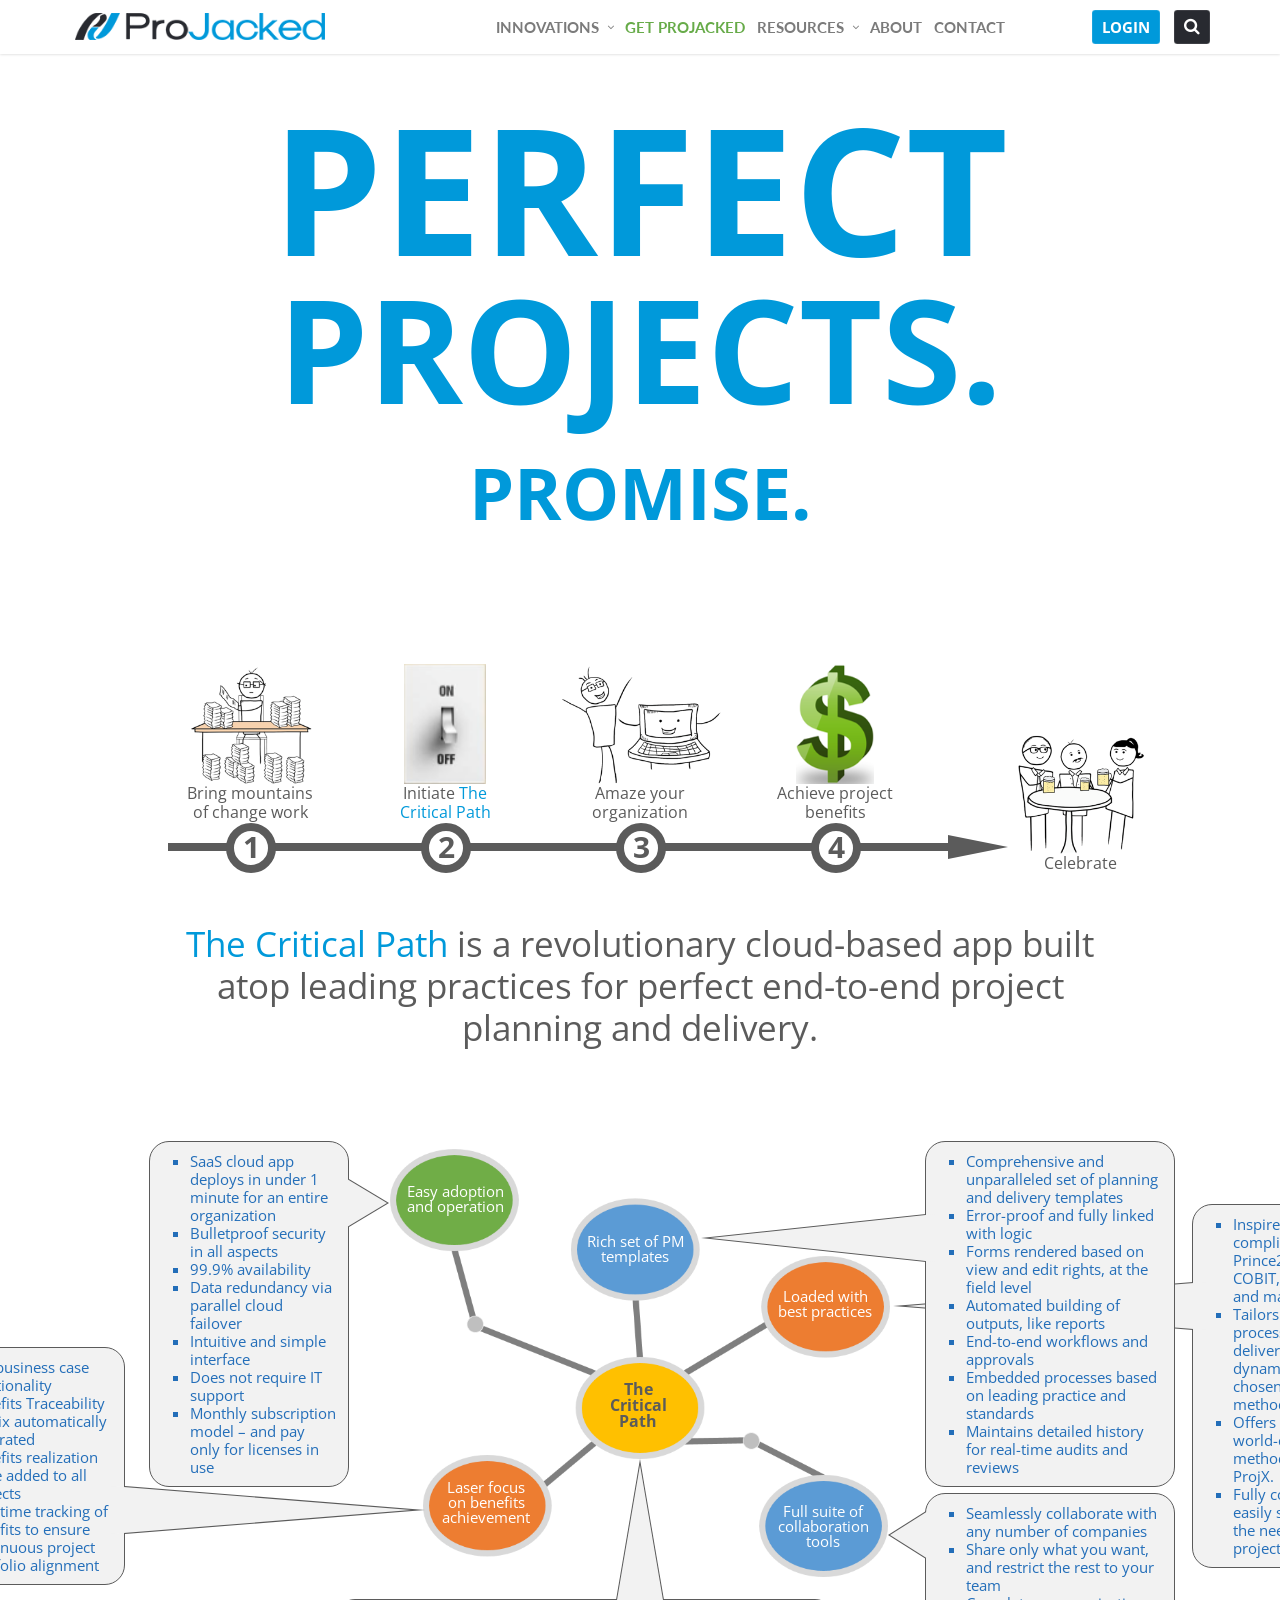
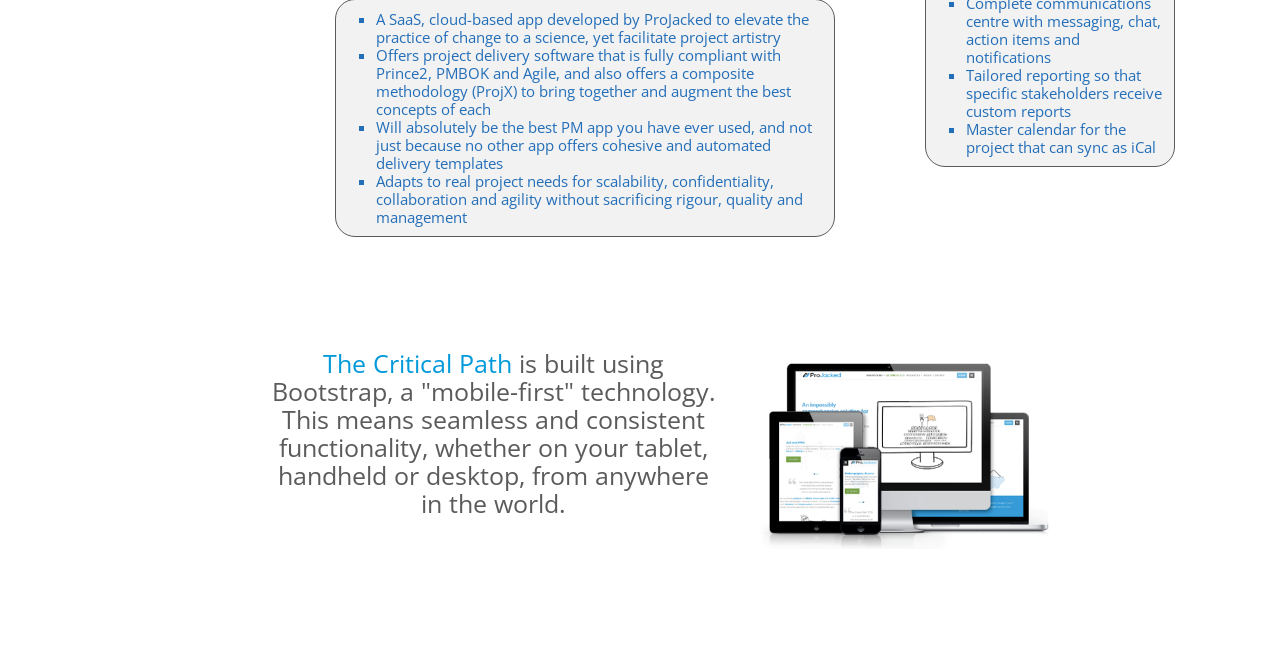
==== commit d72ac794: "test" ====
--- a/index.html
+++ b/index.html
@@ -11,6 +11,7 @@
         <link href="assets/css/style-blue.css" rel="stylesheet" title="default">
         <link href="assets/css/new.css" rel="stylesheet" title="default">
         <link href="assets/css/main.css" rel="stylesheet" title="default">
+        <link href="https://maxcdn.bootstrapcdn.com/font-awesome/4.6.3/css/font-awesome.min.css" rel="stylesheet" integrity="sha384-T8Gy5hrqNKT+hzMclPo118YTQO6cYprQmhrYwIiQ/3axmI1hQomh7Ud2hPOy8SP1" crossorigin="anonymous">
     </head>
     <body>
         <header id="header" class="headerfix">
--- a/assets/css/style-blue.css
+++ b/assets/css/style-blue.css
@@ -1,4 +1,4 @@
-@import url(http://fonts.googleapis.com/css?family=Lato:300,400|Open+Sans:400italic,400,600|Muli:300|Indie+Flower:400|Oswald:400,700,300);.animated-2x{-webkit-animation-duration:.5s;animation-duration:.5s;}
+@import url(https://fonts.googleapis.com/css?family=Lato:300,400|Open+Sans:400italic,400,600|Muli:300|Indie+Flower:400|Oswald:400,700,300);.animated-2x{-webkit-animation-duration:.5s;animation-duration:.5s;}
 .animated-3x{-webkit-animation-duration:.25s;animation-duration:.25s;}
 @-webkit-keyframes flipCenter{from{-webkit-transform:perspective(100000px) rotate3d(1, 0, 0, 90deg);transform:perspective(100000px) rotate3d(1, 0, 0, 90deg);-webkit-animation-timing-function:ease-in;animation-timing-function:ease-in;opacity:0;}
 40%{-webkit-transform:perspective(100000px) rotate3d(1, 0, 0, 0deg);transform:perspective(100000px) rotate3d(1, 0, 0, 0deg);-webkit-animation-timing-function:ease-in;animation-timing-function:ease-in;}
--- a/assets/css/new.css
+++ b/assets/css/new.css
@@ -1,4 +1,4 @@
-@import url(http://fonts.googleapis.com/css?family=Lato:300,400|Open+Sans:400italic,400,600|Muli:300|Indie+Flower:400|Oswald:400,700,300);
+@import url(https://fonts.googleapis.com/css?family=Lato:300,400|Open+Sans:400italic,400,600|Muli:300|Indie+Flower:400|Oswald:400,700,300);
 @font-face{font-family:'Sk-Modernist-Regular';src:url('../fonts/Sk-Modernist-Regular.eot?#iefix') format('embedded-opentype'),
 url('../fonts/Sk-Modernist-Regular.otf') format('opentype'),
 url('../fonts/Sk-Modernist-Regular.woff') format('woff'),
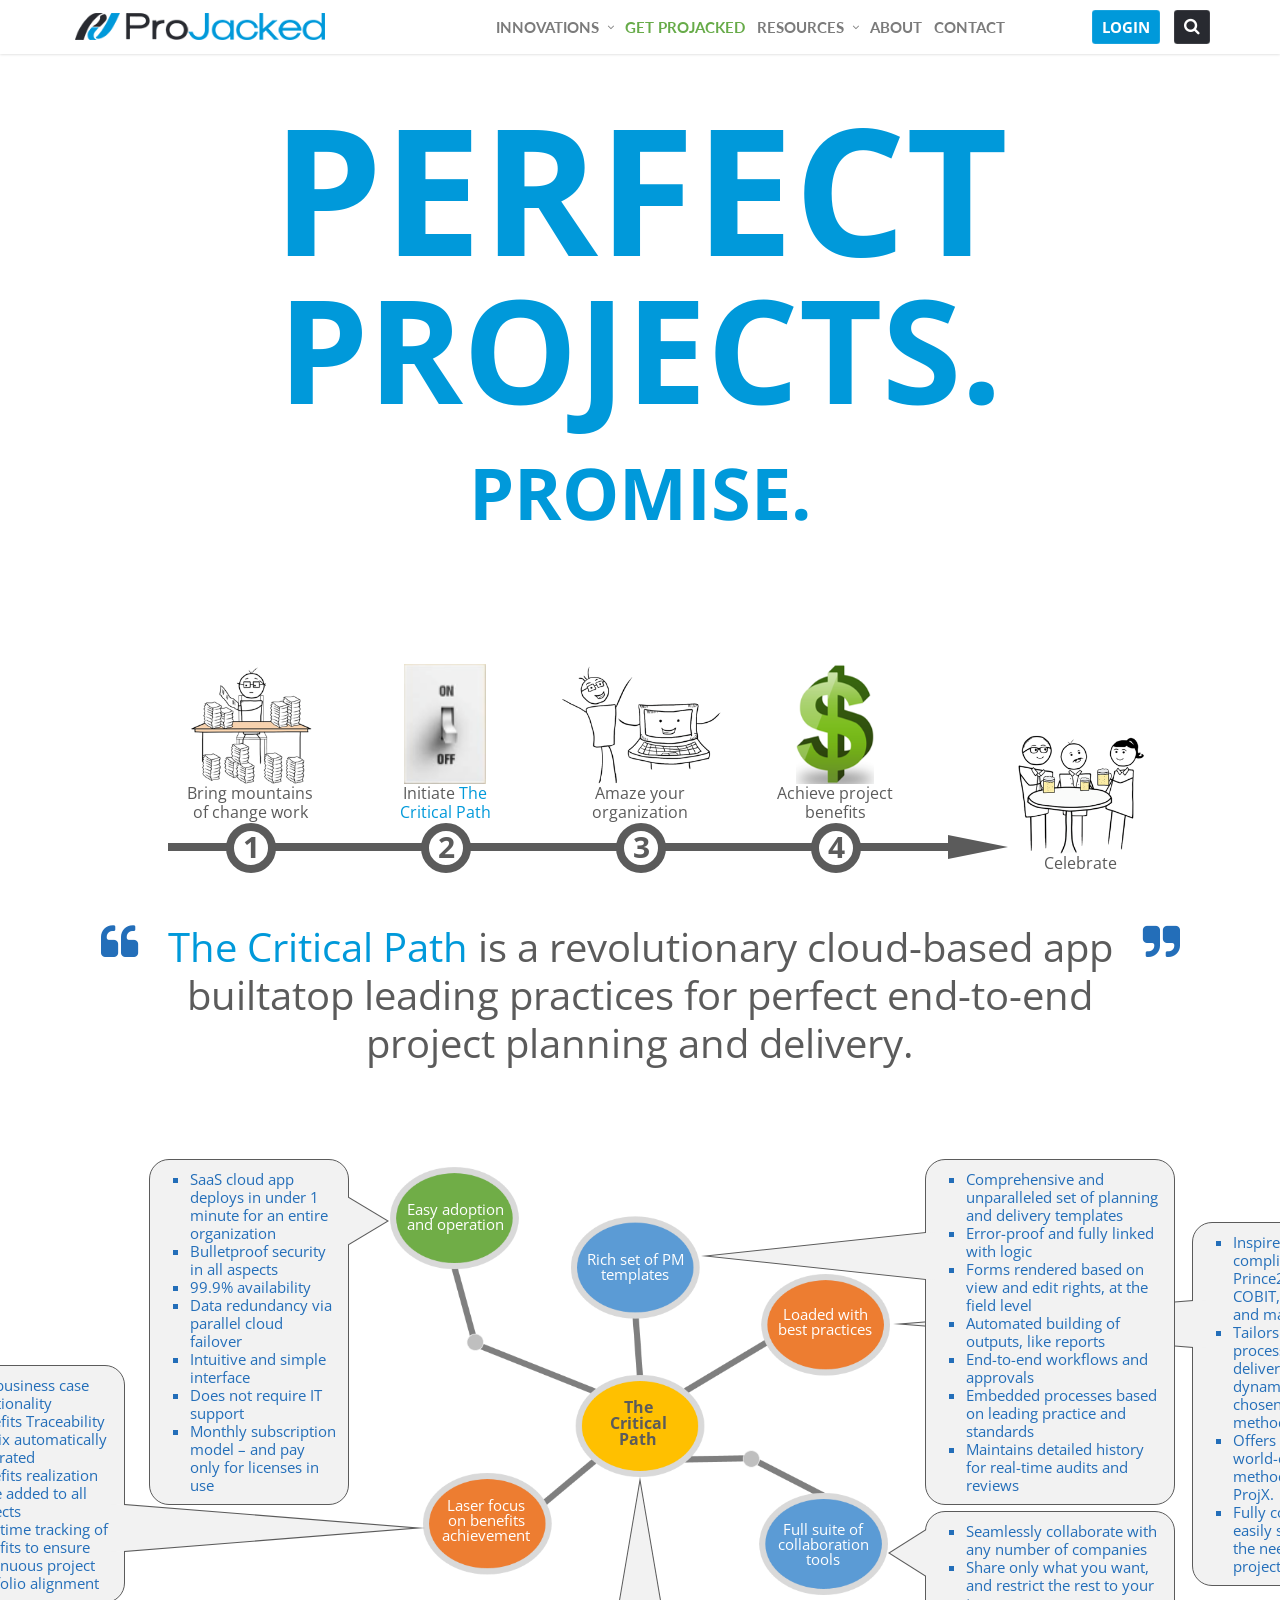
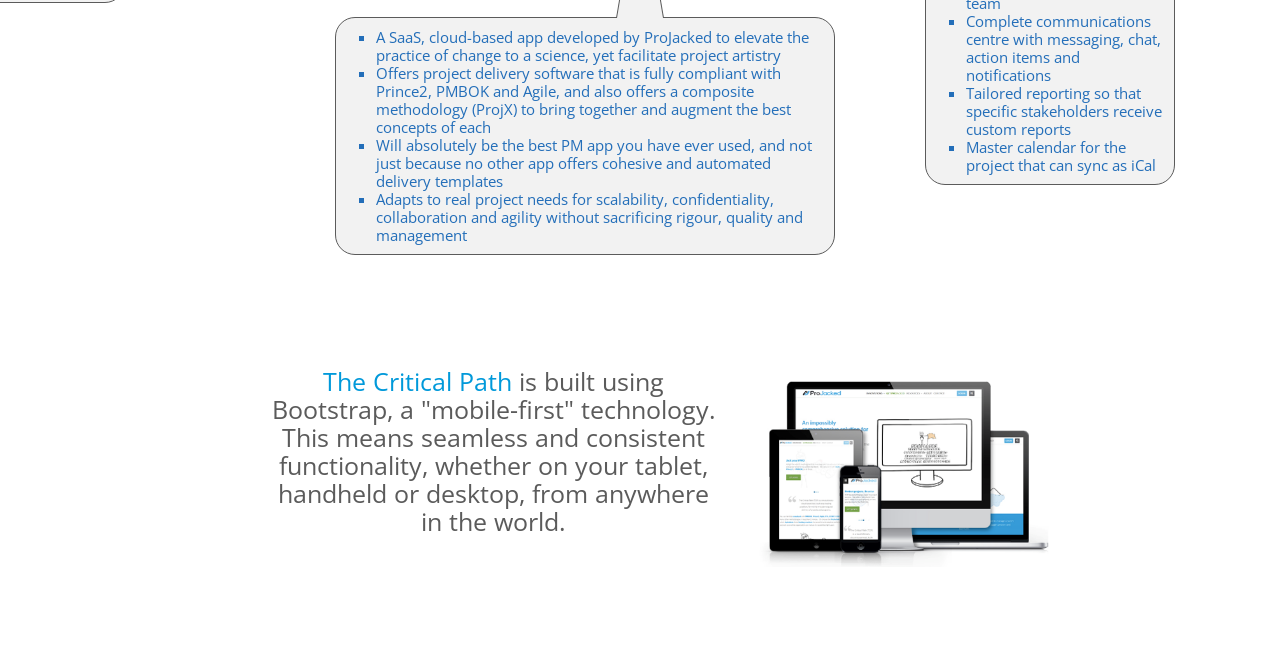
==== commit e21e5b44: "test" ====
--- a/index.html
+++ b/index.html
@@ -135,13 +135,15 @@
 
         <section class="box">
           <div class="container">
-            <div class="row">
-              <div class="col-md-10 col-md-offset-1">
-
-              <div class="quote_container">
-              	<a href="#">The Critical Path</a> is a revolutionary cloud-based app built atop leading practices for perfect end-to-end project planning and delivery.
-              </div>
-
+            <div class="row quote_container">
+              <div class="col-md-1">
+                <i class="fa fa-quote-left pull-right"></i>
+              </div>
+              <div class="col-md-10">
+                	<a href="#">The Critical Path</a> is a revolutionary cloud-based app builtatop leading practices for perfect end-to-end project planning and delivery.
+              </div>
+              <div class="col-md-1">
+                <i class="fa fa-quote-right pull-left"></i>
               </div>
             </div>
           </div>
--- a/assets/css/main.css
+++ b/assets/css/main.css
@@ -93,8 +93,11 @@
 }
 .quote_container {
 	text-align: center;
-	font-size: 35px;
+	font-size: 40px;
 	line-height: 1.2;
+}
+.quote_container i {
+    color: #236eb9;
 }
 #str_text_1 {
 	top: 35px;
